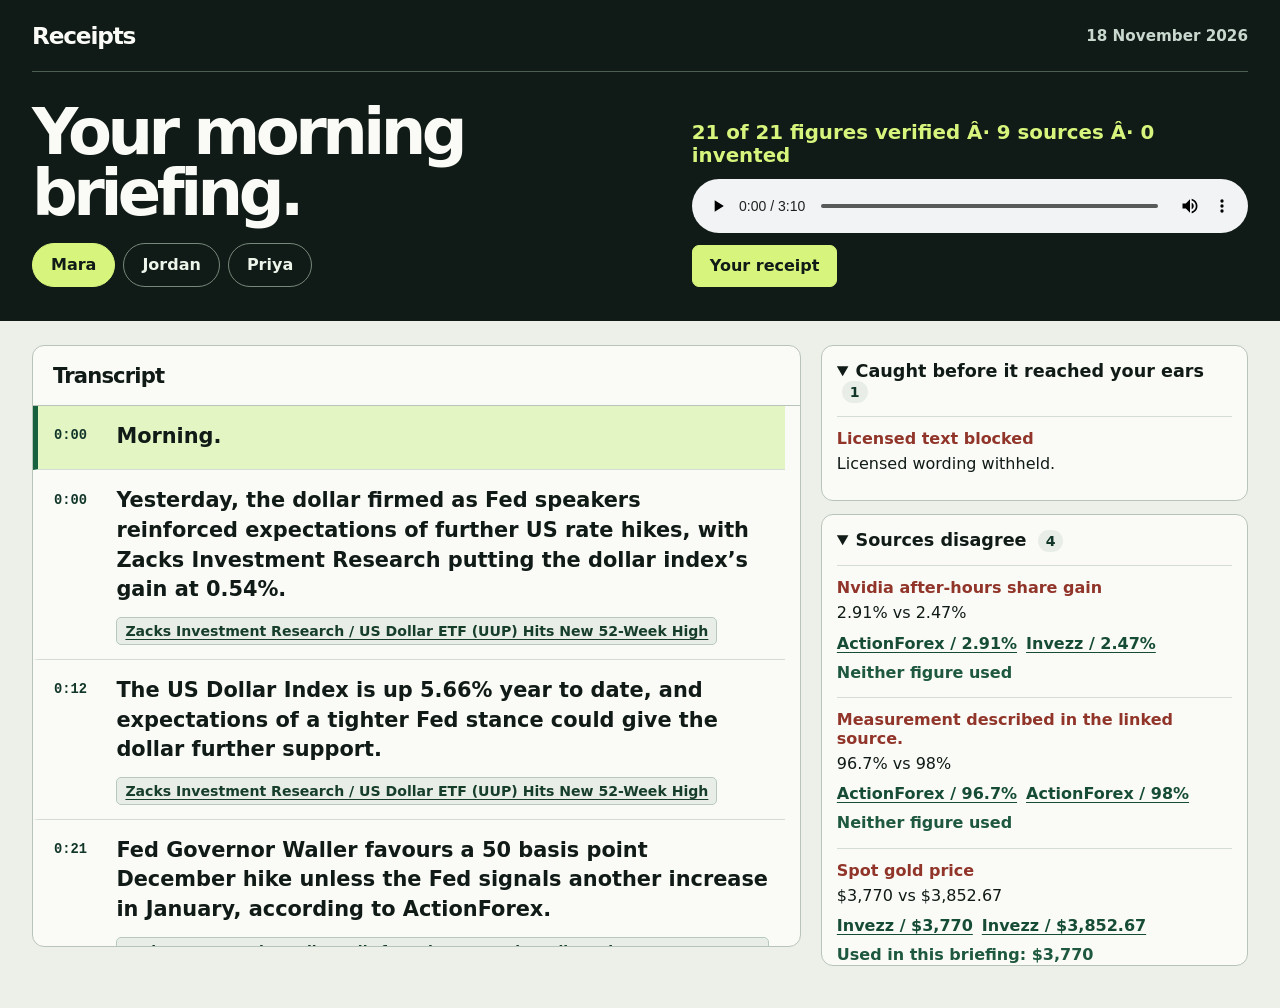
==== docs/index.html @ 28e4a3d6 "Audit caught figures and package the GitHub Pages demo" ====
<!doctype html>
<html lang="en">
<head>
  <meta charset="utf-8">
  <meta name="viewport" content="width=device-width, initial-scale=1">
  <meta name="color-scheme" content="light">
  <title>Receipts / Audio briefing</title>
  <style>
    :root {
      font-family: "Aptos", "Segoe UI", system-ui, sans-serif;
      color: #101a16;
      background: #edf0e9;
      --ink: #101a16;
      --paper: #fafbf6;
      --border: #b8c4b9;
      --muted: #44554b;
      --mint: #d7f57d;
      --forest: #113629;
      --rust: #91352a;
    }
    * { box-sizing: border-box; }
    body { margin: 0; }
    button, a, audio { font: inherit; }
    button { cursor: pointer; }
    :focus-visible { outline: 3px solid #237b55; outline-offset: 4px; }
    .dark :focus-visible { outline-color: var(--mint); }
    [hidden] { display: none !important; }
    .wrap { width: min(1260px, calc(100% - 64px)); margin-inline: auto; }
    .dark { background: var(--ink); color: var(--paper); }
    .masthead { display: flex; justify-content: space-between; align-items: center; padding-block: 22px; border-bottom: 1px solid #4c5f53; }
    .brand { font-size: 1.45rem; font-weight: 800; letter-spacing: -.05em; }
    .edition { color: #c9d8ce; font-size: .95rem; font-weight: 650; }
    .intro { padding-block: 30px 34px; display: grid; grid-template-columns: 1.1fr 1fr; align-items: end; gap: 24px 48px; }
    .intro h1 { margin: 0 0 18px; font-size: clamp(2.7rem, 5vw, 4.8rem); line-height: .96; letter-spacing: -.07em; font-weight: 800; }
    .tabs { display: flex; flex-wrap: wrap; gap: 8px; }
    .tabs button { background: transparent; color: #edf4ea; border: 1px solid #75887a; padding: 8px 18px; min-height: 44px; border-radius: 999px; font-weight: 750; }
    .tabs button[aria-selected="true"] { color: var(--ink); background: var(--mint); border-color: var(--mint); }
    .listen { display: grid; gap: 12px; align-self: end; }
    .listen audio { width: 100%; min-height: 54px; }
    .verify { color: var(--mint); margin: 0; font-weight: 800; font-size: clamp(1rem, 1.6vw, 1.24rem); }
    .receipt-button { justify-self: start; background: var(--mint); color: var(--ink); border: 1px solid var(--mint); padding: 9px 17px; min-height: 42px; font-weight: 800; border-radius: 7px; }
    .receipt-button:disabled { opacity: .45; cursor: default; }
    .content { display: grid; grid-template-columns: minmax(0, 1.8fr) minmax(280px, 1fr); align-items: start; gap: 20px; padding-block: 24px 42px; }
    .card { background: var(--paper); border: 1px solid var(--border); border-radius: 12px; overflow: hidden; }
    .heading { padding: 17px 20px; margin: 0; font-size: 1.32rem; letter-spacing: -.04em; border-bottom: 1px solid var(--border); }
    .rows { position: relative; max-height: min(60vh, 690px); min-height: 180px; overflow: auto; overscroll-behavior: contain; scrollbar-gutter: stable; }
    .line { padding: 12px 16px 14px; border-left: 5px solid transparent; border-bottom: 1px solid #d4ddd3; }
    .line:last-child { border-bottom: 0; }
    .line.active { background: #e4f5c4; border-left-color: #17613f; }
    .jump { display: grid; grid-template-columns: 3.4rem 1fr; width: 100%; align-items: start; gap: 8px; text-align: left; border: 0; background: transparent; padding: 4px 0; color: inherit; font-weight: 660; font-size: clamp(1.06rem, 1.63vw, 1.35rem); line-height: 1.42; }
    .clock { color: var(--forest); padding-top: .3em; font: 750 .86rem/1.4 ui-monospace, monospace; font-variant-numeric: tabular-nums; }
    .sources { margin: 8px 0 0 3.9rem; display: flex; flex-wrap: wrap; gap: 6px; }
    a { color: #164c35; text-underline-offset: .18em; }
    .chip { background: #e8eee7; color: #173e2b; border: 1px solid #b7c9bd; border-radius: 5px; padding: 5px 8px; font-size: .88rem; font-weight: 650; max-width: 100%; overflow-wrap: anywhere; }
    .audit { display: grid; gap: 13px; }
    .audit details { background: var(--paper); border: 1px solid var(--border); border-radius: 12px; }
    .audit summary { cursor: pointer; color: var(--ink); padding: 15px; font-weight: 800; font-size: 1.1rem; }
    .count { border-radius: 999px; background: #e8eee7; padding: 3px 8px; color: var(--forest); font-size: .88rem; margin-left: 5px; }
    .items { max-height: 400px; overflow: auto; padding: 0 15px 12px; }
    .audit-row { border-top: 1px solid #d4ddd3; padding: 12px 0 8px; }
    .audit-row p { margin: 5px 0; line-height: 1.4; }
    .audit-row strong { color: var(--rust); }
    .blocked-figure { color: #a0221b; font-weight: 800; text-decoration-thickness: 2px; }
    .audit-row a { display: inline-block; margin: 4px 9px 4px 0; font-weight: 650; }
    .used { font-weight: 750; color: #1e583e; }
    .placeholder, .status { padding: 12px 16px; color: var(--muted); }
    .status { background: #f4eede; border: 1px solid #c6b486; border-radius: 8px; margin: 16px 0 0; color: #3c2c13; font-weight: 650; }
    dialog { width: min(560px, calc(100% - 28px)); max-height: 88vh; background: #fffef5; color: var(--ink); border: 0; padding: 0; box-shadow: 0 18px 50px #00150e66; }
    dialog::backdrop { background: #0a1711ba; }
    .ticket { padding: 22px 26px 26px; font-family: ui-monospace, "Consolas", monospace; }
    .ticket-header { display: flex; align-items: center; justify-content: space-between; gap: 12px; padding-bottom: 12px; border-bottom: 2px dashed #718478; }
    .ticket-header h2 { font-size: 1.55rem; margin: 0; letter-spacing: -.05em; }
    .ticket-header button { border: 1px solid var(--forest); border-radius: 4px; padding: 7px 11px; background: transparent; color: var(--forest); }
    .ticket-meta { color: var(--muted); }
    .receipt-list { list-style: none; padding: 0; }
    .receipt-list li { display: grid; grid-template-columns: auto minmax(0, 1fr); gap: 10px; padding: 11px 0; border-top: 1px dashed #a9b8ab; overflow-wrap: anywhere; }
    .check { font-weight: 900; color: #156441; }
    .receipt-list a { display: block; margin-top: 5px; }
    @media (max-width: 760px) {
      .wrap { width: calc(100% - 28px); }
      .intro, .content { grid-template-columns: 1fr; }
      .intro { gap: 22px; }
      .content { padding-top: 14px; }
      .rows { position: relative; max-height: 55vh; }
      .sources { margin-left: 0; }
      .jump { grid-template-columns: 2.9rem 1fr; }
    }
  </style>
</head>
<body>
  <header class="dark">
    <div class="wrap">
      <div class="masthead">
        <span class="brand">Receipts</span>
        <time class="edition" id="edition"></time>
      </div>
      <div class="intro">
        <div>
          <h1>Your morning<br>briefing.</h1>
          <div class="tabs" role="tablist" aria-label="Listener">
            <button type="button" role="tab" id="tab-mara" data-listener="mara" aria-selected="true" aria-controls="briefing-panel">Mara</button>
            <button type="button" role="tab" id="tab-jordan" data-listener="jordan" aria-selected="false" aria-controls="briefing-panel" tabindex="-1">Jordan</button>
            <button type="button" role="tab" id="tab-priya" data-listener="priya" aria-selected="false" aria-controls="briefing-panel" tabindex="-1">Priya</button>
          </div>
        </div>
        <div class="listen">
          <p class="verify" id="stats" aria-live="polite"></p>
          <audio id="audio" controls preload="metadata" aria-label="Briefing audio" hidden></audio>
          <button type="button" class="receipt-button" id="open-receipt" disabled>Your receipt</button>
        </div>
      </div>
    </div>
  </header>

  <main class="wrap" id="briefing-panel" role="tabpanel" aria-labelledby="tab-mara">
    <p id="status" class="status" role="status" hidden></p>
    <div class="content" id="content" hidden>
      <section class="card" aria-labelledby="transcript-heading">
        <h2 class="heading" id="transcript-heading">Transcript</h2>
        <div class="rows" id="rows"></div>
      </section>
      <aside class="audit" aria-label="Source checks">
        <details open>
          <summary>Caught before it reached your ears <span id="caught-count" class="count"></span></summary>
          <div class="items" id="caught"></div>
        </details>
        <details open>
          <summary>Sources disagree <span id="conflict-count" class="count"></span></summary>
          <div class="items" id="conflicts"></div>
        </details>
      </aside>
    </div>
  </main>

  <dialog id="receipt" aria-labelledby="receipt-heading">
    <article class="ticket">
      <header class="ticket-header"><h2 id="receipt-heading">Your receipt</h2><form method="dialog"><button>Close</button></form></header>
      <p class="ticket-meta" id="ticket-meta"></p>
      <ol class="receipt-list" id="ticket-lines"></ol>
    </article>
  </dialog>

  <script>
    const AGENT_ID = "";
    const audio = document.querySelector("#audio");
    const rows = document.querySelector("#rows");
    const tabs = [...document.querySelectorAll("[role=tab]")];
    const receipt = document.querySelector("#receipt");
    const receiptButton = document.querySelector("#open-receipt");
    const status = document.querySelector("#status");
    const content = document.querySelector("#content");
    const labels = {
      number_not_in_cited_facts: "Figure missing from the cited evidence",
      copied_sequence_of_8_words: "Copied wording",
      repeated_number: "Repeated figure",
      repeated_meaning: "Repeated meaning",
      word_budget: "Exceeded the script word budget",
      missing_or_unknown_fact_id: "Missing or unknown citation"
    };
    let request;
    let audioObjectUrl;
    let active = -1;
    let lines = [];
    let transcript = [];

    function element(tag, value, className) {
      const node = document.createElement(tag);
      if (value !== undefined) node.textContent = value;
      if (className) node.className = className;
      return node;
    }

    function sourceLink(label, href, className) {
      let url;
      try { url = new URL(href); } catch { return element("span", label, className); }
      if (!["http:", "https:"].includes(url.protocol)) return element("span", label, className);
      const node = element("a", label, className);
      node.href = url.href;
      node.target = "_blank";
      node.rel = "noopener noreferrer";
      return node;
    }

    function clock(seconds) {
      const total = Math.floor(seconds);
      return Math.floor(total / 60) + ":" + String(total % 60).padStart(2, "0");
    }

    function syncTranscript() {
      const time = audio.currentTime + 0.015;
      const next = transcript.findIndex((line, index) =>
        time >= line.start && (time < (transcript[index + 1]?.start ?? line.end))
      );
      if (next === active) return;
      if (active >= 0) {
        lines[active].classList.remove("active");
        lines[active].removeAttribute("aria-current");
      }
      active = next;
      if (next < 0) return;
      const line = lines[next];
      line.classList.add("active");
      line.setAttribute("aria-current", "true");
      const top = line.offsetTop;
      if (top < rows.scrollTop || top + line.offsetHeight > rows.scrollTop + rows.clientHeight) {
        rows.scrollTo({ top: Math.max(0, top - 14), behavior: "smooth" });
      }
    }

    function drawTranscript(data) {
      transcript = data.sentences;
      active = -1;
      lines = transcript.map((sentence) => {
        const line = element("article", undefined, "line");
        const jump = element("button", undefined, "jump");
        jump.type = "button";
        jump.append(element("span", clock(sentence.start), "clock"), element("span", sentence.text));
        jump.addEventListener("click", () => {
          audio.currentTime = sentence.start;
          syncTranscript();
        });
        line.append(jump);
        if (sentence.sources.length) {
          const sources = element("div", undefined, "sources");
          sentence.sources.forEach((s) => sources.append(sourceLink(s.outlet + " / " + s.headline, s.link, "chip")));
          line.append(sources);
        }
        return line;
      });
      rows.replaceChildren(...lines);
      rows.scrollTop = 0;
    }

    function drawChecks(data) {
      document.querySelector("#caught-count").textContent = data.caught.length;
      document.querySelector("#conflict-count").textContent = data.conflicts.length;
      const order = ["invented", "copied", "miscited"];
      const caughtLabels = {
        invented: "Invented number blocked",
        copied: "Licensed text blocked",
        miscited: "Citation fixed"
      };
      const caught = [...data.caught].sort((a, b) => order.indexOf(a.kind) - order.indexOf(b.kind)).map((item) => {
        const card = element("div", undefined, "audit-row");
        const label = caughtLabels[item.kind] ?? labels[item.reason] ?? item.reason.replaceAll("_", " ");
        card.append(element("strong", label));
        const sentence = element("p");
        const text = item.sentence || "Licensed wording withheld.";
        const at = item.figure == null ? -1 : text.indexOf(item.figure);
        if (at >= 0) {
          sentence.append(document.createTextNode(text.slice(0, at)),
            element("del", item.figure, "blocked-figure"),
            document.createTextNode(text.slice(at + item.figure.length)));
        } else {
          sentence.textContent = text;
        }
        card.append(sentence);
        return card;
      });
      const conflicts = data.conflicts.map((item) => {
        const card = element("div", undefined, "audit-row");
        card.append(
          element("strong", item.measure),
          element("p", item.value_a + " vs " + item.value_b),
          sourceLink(item.outlet_a + " / " + item.value_a, item.link_a),
          sourceLink(item.outlet_b + " / " + item.value_b, item.link_b),
          element("p", item.used ? "Used in this briefing: " + item["value_" + item.used] : "Neither figure used", "used")
        );
        return card;
      });
      document.querySelector("#caught").replaceChildren(...(caught.length ? caught : [element("p", "No issues caught.")]));
      document.querySelector("#conflicts").replaceChildren(...(conflicts.length ? conflicts : [element("p", "No conflicting figures reported.")]));
    }

    function drawReceipt(data) {
      document.querySelector("#ticket-meta").textContent = data.name + " / " + data.date + " / " + data.receipt.length + " verified figures";
      document.querySelector("#ticket-lines").replaceChildren(...data.receipt.map((item) => {
        const entry = element("li");
        const detail = element("div");
        detail.append(element("strong", item.figure), element("div", item.measures),
          sourceLink(item.outlet + " / " + item.headline, item.link));
        entry.append(element("span", "\u2713", "check"), detail);
        return entry;
      }));
    }

    async function loadListener(tab) {
      request?.abort();
      request = new AbortController();
      const current = request;
      const listener = tab.dataset.listener;
      tabs.forEach((node) => {
        node.setAttribute("aria-selected", String(node === tab));
        node.tabIndex = node === tab ? 0 : -1;
      });
      document.querySelector("#briefing-panel").setAttribute("aria-labelledby", tab.id);
      audio.pause();
      audio.removeAttribute("src");
      audio.load();
      if (audioObjectUrl) URL.revokeObjectURL(audioObjectUrl);
      audioObjectUrl = undefined;
      audio.hidden = true;
      content.hidden = true;
      receiptButton.disabled = true;
      document.querySelector("#stats").textContent = "";
      document.querySelector("#edition").textContent = "";
      status.textContent = "Loading " + tab.textContent + "â€¦";
      status.hidden = false;
      try {
        const url = new URL("./out/" + listener + "/transcript.json", location.href);
        const response = await fetch(url, { signal: current.signal, cache: "no-store" });
        if (response.status === 404) {
          status.textContent = tab.textContent + "â€™s audio hasnâ€™t been generated yet.";
          return;
        }
        if (!response.ok) throw new Error("Transcript request failed");
        const data = await response.json();
        const audioResponse = await fetch(new URL(data.audio, url), { signal: current.signal });
        if (!audioResponse.ok) throw new Error("Audio request failed");
        // The basic Python server does not support byte-range seeking.
        const audioFile = await audioResponse.blob();
        if (current.signal.aborted) return;
        drawTranscript(data);
        drawChecks(data);
        drawReceipt(data);
        const invented = data.figures_total - data.figures_verified;
        document.querySelector("#stats").textContent =
          data.figures_verified + " of " + data.figures_total + " figures verified Â· " +
          data.sources_total + " sources Â· " + invented + " invented";
        const date = document.querySelector("#edition");
        date.dateTime = data.date;
        date.textContent = new Intl.DateTimeFormat("en-GB", {
          dateStyle: "long", timeZone: "UTC"
        }).format(new Date(data.date + "T00:00:00Z"));
        audioObjectUrl = URL.createObjectURL(audioFile);
        audio.src = audioObjectUrl;
        audio.hidden = false;
        content.hidden = false;
        receiptButton.disabled = false;
        status.hidden = true;
        syncTranscript();
      } catch (error) {
        if (!current.signal.aborted) {
          status.textContent = "Couldnâ€™t load this briefing. Open the player through the local HTTP server.";
        }
      }
    }

    audio.addEventListener("timeupdate", syncTranscript);
    audio.addEventListener("seeked", syncTranscript);
    receiptButton.addEventListener("click", () => receipt.showModal());
    tabs.forEach((tab, index) => {
      tab.addEventListener("click", () => loadListener(tab));
      tab.addEventListener("keydown", (event) => {
        const offset = { ArrowLeft: -1, ArrowRight: 1 }[event.key];
        if (!offset && !["Home", "End"].includes(event.key)) return;
        event.preventDefault();
        const next = event.key === "Home" ? tabs[0] : event.key === "End" ? tabs.at(-1)
          : tabs[(index + offset + tabs.length) % tabs.length];
        next.focus();
        loadListener(next);
      });
    });

    if (AGENT_ID.trim()) {
      const widget = document.createElement("elevenlabs-convai");
      widget.setAttribute("agent-id", AGENT_ID.trim());
      const embed = document.createElement("script");
      embed.src = "https://unpkg.com/@elevenlabs/convai-widget-embed";
      embed.async = true;
      document.body.append(widget, embed);
    }
    loadListener(tabs[0]);
  </script>
</body>
</html>
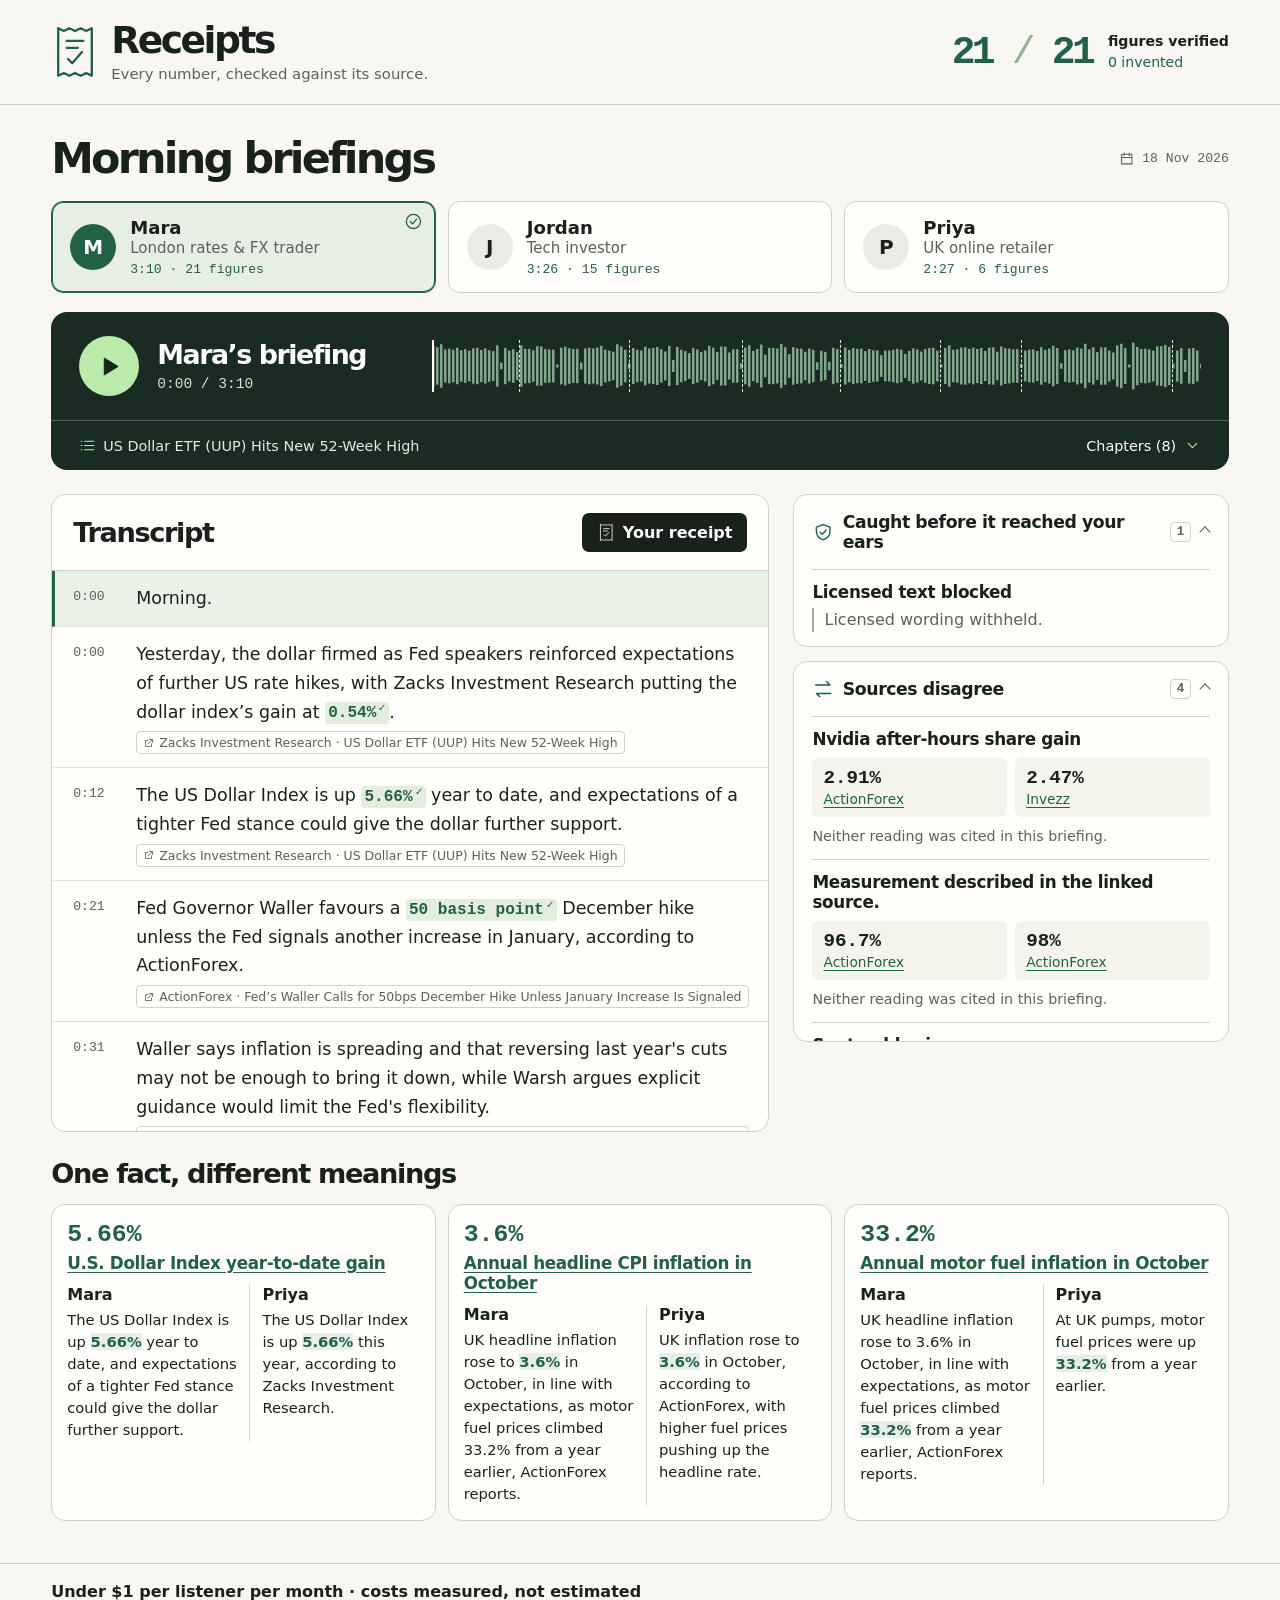
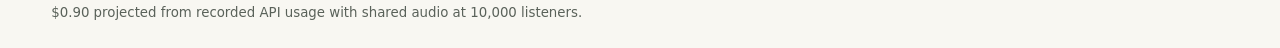
==== commit 79ff3b65: "Redesign Receipts player for the pitch and mobile listening" ====
--- a/docs/index.html
+++ b/docs/index.html
@@ -1,376 +1,1829 @@
 <!doctype html>
 <html lang="en">
-<head>
-  <meta charset="utf-8">
-  <meta name="viewport" content="width=device-width, initial-scale=1">
-  <meta name="color-scheme" content="light">
-  <title>Receipts / Audio briefing</title>
-  <style>
-    :root {
-      font-family: "Aptos", "Segoe UI", system-ui, sans-serif;
-      color: #101a16;
-      background: #edf0e9;
-      --ink: #101a16;
-      --paper: #fafbf6;
-      --border: #b8c4b9;
-      --muted: #44554b;
-      --mint: #d7f57d;
-      --forest: #113629;
-      --rust: #91352a;
-    }
-    * { box-sizing: border-box; }
-    body { margin: 0; }
-    button, a, audio { font: inherit; }
-    button { cursor: pointer; }
-    :focus-visible { outline: 3px solid #237b55; outline-offset: 4px; }
-    .dark :focus-visible { outline-color: var(--mint); }
-    [hidden] { display: none !important; }
-    .wrap { width: min(1260px, calc(100% - 64px)); margin-inline: auto; }
-    .dark { background: var(--ink); color: var(--paper); }
-    .masthead { display: flex; justify-content: space-between; align-items: center; padding-block: 22px; border-bottom: 1px solid #4c5f53; }
-    .brand { font-size: 1.45rem; font-weight: 800; letter-spacing: -.05em; }
-    .edition { color: #c9d8ce; font-size: .95rem; font-weight: 650; }
-    .intro { padding-block: 30px 34px; display: grid; grid-template-columns: 1.1fr 1fr; align-items: end; gap: 24px 48px; }
-    .intro h1 { margin: 0 0 18px; font-size: clamp(2.7rem, 5vw, 4.8rem); line-height: .96; letter-spacing: -.07em; font-weight: 800; }
-    .tabs { display: flex; flex-wrap: wrap; gap: 8px; }
-    .tabs button { background: transparent; color: #edf4ea; border: 1px solid #75887a; padding: 8px 18px; min-height: 44px; border-radius: 999px; font-weight: 750; }
-    .tabs button[aria-selected="true"] { color: var(--ink); background: var(--mint); border-color: var(--mint); }
-    .listen { display: grid; gap: 12px; align-self: end; }
-    .listen audio { width: 100%; min-height: 54px; }
-    .verify { color: var(--mint); margin: 0; font-weight: 800; font-size: clamp(1rem, 1.6vw, 1.24rem); }
-    .receipt-button { justify-self: start; background: var(--mint); color: var(--ink); border: 1px solid var(--mint); padding: 9px 17px; min-height: 42px; font-weight: 800; border-radius: 7px; }
-    .receipt-button:disabled { opacity: .45; cursor: default; }
-    .content { display: grid; grid-template-columns: minmax(0, 1.8fr) minmax(280px, 1fr); align-items: start; gap: 20px; padding-block: 24px 42px; }
-    .card { background: var(--paper); border: 1px solid var(--border); border-radius: 12px; overflow: hidden; }
-    .heading { padding: 17px 20px; margin: 0; font-size: 1.32rem; letter-spacing: -.04em; border-bottom: 1px solid var(--border); }
-    .rows { position: relative; max-height: min(60vh, 690px); min-height: 180px; overflow: auto; overscroll-behavior: contain; scrollbar-gutter: stable; }
-    .line { padding: 12px 16px 14px; border-left: 5px solid transparent; border-bottom: 1px solid #d4ddd3; }
-    .line:last-child { border-bottom: 0; }
-    .line.active { background: #e4f5c4; border-left-color: #17613f; }
-    .jump { display: grid; grid-template-columns: 3.4rem 1fr; width: 100%; align-items: start; gap: 8px; text-align: left; border: 0; background: transparent; padding: 4px 0; color: inherit; font-weight: 660; font-size: clamp(1.06rem, 1.63vw, 1.35rem); line-height: 1.42; }
-    .clock { color: var(--forest); padding-top: .3em; font: 750 .86rem/1.4 ui-monospace, monospace; font-variant-numeric: tabular-nums; }
-    .sources { margin: 8px 0 0 3.9rem; display: flex; flex-wrap: wrap; gap: 6px; }
-    a { color: #164c35; text-underline-offset: .18em; }
-    .chip { background: #e8eee7; color: #173e2b; border: 1px solid #b7c9bd; border-radius: 5px; padding: 5px 8px; font-size: .88rem; font-weight: 650; max-width: 100%; overflow-wrap: anywhere; }
-    .audit { display: grid; gap: 13px; }
-    .audit details { background: var(--paper); border: 1px solid var(--border); border-radius: 12px; }
-    .audit summary { cursor: pointer; color: var(--ink); padding: 15px; font-weight: 800; font-size: 1.1rem; }
-    .count { border-radius: 999px; background: #e8eee7; padding: 3px 8px; color: var(--forest); font-size: .88rem; margin-left: 5px; }
-    .items { max-height: 400px; overflow: auto; padding: 0 15px 12px; }
-    .audit-row { border-top: 1px solid #d4ddd3; padding: 12px 0 8px; }
-    .audit-row p { margin: 5px 0; line-height: 1.4; }
-    .audit-row strong { color: var(--rust); }
-    .blocked-figure { color: #a0221b; font-weight: 800; text-decoration-thickness: 2px; }
-    .audit-row a { display: inline-block; margin: 4px 9px 4px 0; font-weight: 650; }
-    .used { font-weight: 750; color: #1e583e; }
-    .placeholder, .status { padding: 12px 16px; color: var(--muted); }
-    .status { background: #f4eede; border: 1px solid #c6b486; border-radius: 8px; margin: 16px 0 0; color: #3c2c13; font-weight: 650; }
-    dialog { width: min(560px, calc(100% - 28px)); max-height: 88vh; background: #fffef5; color: var(--ink); border: 0; padding: 0; box-shadow: 0 18px 50px #00150e66; }
-    dialog::backdrop { background: #0a1711ba; }
-    .ticket { padding: 22px 26px 26px; font-family: ui-monospace, "Consolas", monospace; }
-    .ticket-header { display: flex; align-items: center; justify-content: space-between; gap: 12px; padding-bottom: 12px; border-bottom: 2px dashed #718478; }
-    .ticket-header h2 { font-size: 1.55rem; margin: 0; letter-spacing: -.05em; }
-    .ticket-header button { border: 1px solid var(--forest); border-radius: 4px; padding: 7px 11px; background: transparent; color: var(--forest); }
-    .ticket-meta { color: var(--muted); }
-    .receipt-list { list-style: none; padding: 0; }
-    .receipt-list li { display: grid; grid-template-columns: auto minmax(0, 1fr); gap: 10px; padding: 11px 0; border-top: 1px dashed #a9b8ab; overflow-wrap: anywhere; }
-    .check { font-weight: 900; color: #156441; }
-    .receipt-list a { display: block; margin-top: 5px; }
-    @media (max-width: 760px) {
-      .wrap { width: calc(100% - 28px); }
-      .intro, .content { grid-template-columns: 1fr; }
-      .intro { gap: 22px; }
-      .content { padding-top: 14px; }
-      .rows { position: relative; max-height: 55vh; }
-      .sources { margin-left: 0; }
-      .jump { grid-template-columns: 2.9rem 1fr; }
-    }
-  </style>
-</head>
-<body>
-  <header class="dark">
-    <div class="wrap">
-      <div class="masthead">
-        <span class="brand">Receipts</span>
-        <time class="edition" id="edition"></time>
-      </div>
-      <div class="intro">
-        <div>
-          <h1>Your morning<br>briefing.</h1>
-          <div class="tabs" role="tablist" aria-label="Listener">
-            <button type="button" role="tab" id="tab-mara" data-listener="mara" aria-selected="true" aria-controls="briefing-panel">Mara</button>
-            <button type="button" role="tab" id="tab-jordan" data-listener="jordan" aria-selected="false" aria-controls="briefing-panel" tabindex="-1">Jordan</button>
-            <button type="button" role="tab" id="tab-priya" data-listener="priya" aria-selected="false" aria-controls="briefing-panel" tabindex="-1">Priya</button>
+  <head>
+    <meta charset="utf-8" />
+    <meta name="viewport" content="width=device-width, initial-scale=1, viewport-fit=cover" />
+    <meta name="theme-color" content="#f8f7f2" />
+    <title>Receipts — Morning briefings</title>
+    <style>
+      :root {
+        color-scheme: light;
+        --paper: #f8f7f2;
+        --sheet: #fffefa;
+        --ink: #18211a;
+        --muted: #5a625a;
+        --rule: #cfd2c8;
+        --green: #226243;
+        --tint: #e7efe4;
+        --mint: #bbebaa;
+        --mono: ui-monospace, "Cascadia Mono", Consolas, "Liberation Mono", monospace;
+        font-family: "Segoe UI", system-ui, sans-serif;
+        color: var(--ink);
+        background: var(--paper);
+      }
+      * {
+        box-sizing: border-box;
+      }
+      body {
+        margin: 0;
+      }
+      button,
+      input {
+        font: inherit;
+      }
+      button,
+      summary {
+        cursor: pointer;
+      }
+      button {
+        color: inherit;
+      }
+      a {
+        color: var(--green);
+        text-underline-offset: 3px;
+      }
+      button:focus-visible,
+      summary:focus-visible,
+      a:focus-visible,
+      input:focus-visible {
+        outline: 3px solid #40895e;
+        outline-offset: 3px;
+      }
+      [hidden] {
+        display: none !important;
+      }
+      h1,
+      h2,
+      h3,
+      p,
+      ol {
+        margin: 0;
+      }
+      button {
+        border: 0;
+      }
+      summary {
+        list-style: none;
+      }
+      summary::-webkit-details-marker {
+        display: none;
+      }
+      .wrap {
+        width: min(1440px, calc(100% - 8vw));
+        margin: auto;
+      }
+      .mono,
+      .small,
+      .counter,
+      .time,
+      .fig,
+      .metric,
+      .badge,
+      .chapter-time {
+        font-family: var(--mono);
+        font-variant-numeric: tabular-nums;
+      }
+      .small {
+        font-size: 0.82rem;
+        color: var(--muted);
+      }
+      .icon {
+        width: 1.18em;
+        height: 1.18em;
+        vertical-align: -0.2em;
+        fill: none;
+        stroke: currentColor;
+        stroke-width: 1.65;
+        stroke-linecap: round;
+        stroke-linejoin: round;
+        flex: none;
+      }
+      .sprite {
+        position: absolute;
+        width: 0;
+        height: 0;
+        overflow: hidden;
+      }
+      header.mast {
+        border-bottom: 1px solid var(--rule);
+      }
+      .mast .wrap,
+      .between,
+      .brand,
+      .meter,
+      .summary-main,
+      .profile,
+      .play-title,
+      .control,
+      .deckfoot,
+      .ticket-head {
+        display: flex;
+        align-items: center;
+      }
+      .between,
+      .mast .wrap,
+      .deckfoot,
+      .ticket-head {
+        justify-content: space-between;
+        gap: 1rem;
+      }
+      .mast .wrap {
+        min-height: 104px;
+      }
+      .brand {
+        gap: 12px;
+      }
+      .brand-mark {
+        width: 48px;
+        height: 56px;
+        color: var(--green);
+      }
+      .wordmark {
+        font-weight: 790;
+        letter-spacing: -0.065em;
+        font-size: 2.35rem;
+        line-height: 1.04;
+      }
+      .tagline {
+        font-size: 0.93rem;
+        color: var(--muted);
+        margin-top: 4px;
+      }
+      .meter {
+        gap: 16px;
+      }
+      .counter {
+        font-size: clamp(2.2rem, 3.1vw, 3.4rem);
+        font-weight: 660;
+        letter-spacing: -0.095em;
+        white-space: nowrap;
+        color: var(--green);
+      }
+      .counter i {
+        font-style: normal;
+        font-weight: 350;
+        color: #94af92;
+      }
+      .meter-copy {
+        line-height: 1.5;
+        font-size: 0.88rem;
+      }
+      .meter-copy strong {
+        display: block;
+      }
+      .verified {
+        color: var(--green);
+      }
+      .check {
+        font-weight: 800;
+        color: var(--green);
+      }
+      main {
+        padding: 30px 0 42px;
+      }
+      h1 {
+        font-size: clamp(2rem, 3.35vw, 3.65rem);
+        letter-spacing: -0.065em;
+        line-height: 1.1;
+        font-weight: 740;
+      }
+      h2 {
+        font-size: 1.7rem;
+        letter-spacing: -0.05em;
+        line-height: 1.15;
+      }
+      h3 {
+        font-size: 1.05rem;
+        letter-spacing: -0.02em;
+      }
+      .edition {
+        display: flex;
+        align-items: center;
+        gap: 8px;
+        text-align: right;
+      }
+      .profiles {
+        display: grid;
+        grid-template-columns: repeat(3, minmax(0, 1fr));
+        gap: 12px;
+        margin: 19px 0;
+      }
+      .profile {
+        position: relative;
+        gap: 14px;
+        text-align: left;
+        border: 1px solid var(--rule);
+        border-radius: 12px;
+        padding: 15px 18px;
+        background: var(--sheet);
+        min-width: 0;
+      }
+      .profile:hover {
+        border-color: var(--green);
+      }
+      .profile[aria-pressed="true"] {
+        background: var(--tint);
+        border-color: var(--green);
+        box-shadow: inset 0 0 0 1px var(--green);
+      }
+      .avatar {
+        display: grid;
+        place-items: center;
+        border-radius: 50%;
+        height: 46px;
+        width: 46px;
+        flex: none;
+        background: #eaebe5;
+        font-weight: 680;
+        font-size: 1.25rem;
+      }
+      .profile[aria-pressed="true"] .avatar {
+        color: white;
+        background: var(--green);
+      }
+      .profile-name {
+        display: block;
+        font-weight: 720;
+        font-size: 1.13rem;
+      }
+      .role {
+        display: block;
+        font-size: 0.94rem;
+        color: var(--muted);
+        margin: 1px 0 5px;
+      }
+      .profile-meta {
+        display: block;
+        color: var(--green);
+        font: 0.82rem var(--mono);
+      }
+      .chosen {
+        display: none;
+        position: absolute;
+        right: 12px;
+        top: 10px;
+        color: var(--green);
+      }
+      .profile[aria-pressed="true"] .chosen {
+        display: block;
+      }
+      .deck {
+        background: #192b22;
+        color: white;
+        border-radius: 16px;
+        overflow: hidden;
+      }
+      .deck-main {
+        display: grid;
+        grid-template-columns: minmax(240px, 0.75fr) minmax(0, 1.8fr);
+        align-items: center;
+        gap: 32px;
+        padding: 24px 28px;
+      }
+      .control {
+        gap: 18px;
+      }
+      .play {
+        background: var(--mint);
+        color: #13291a;
+        width: 60px;
+        height: 60px;
+        border-radius: 50%;
+        display: grid;
+        place-items: center;
+        flex: none;
+      }
+      .play:hover {
+        background: #d1f4c7;
+      }
+      .play .icon {
+        width: 25px;
+        height: 25px;
+        fill: currentColor;
+        stroke-width: 1;
+      }
+      .play:disabled {
+        opacity: 0.6;
+      }
+      .deck h2 {
+        font-size: clamp(1.4rem, 2.1vw, 2.25rem);
+        letter-spacing: -0.055em;
+      }
+      .time {
+        display: block;
+        color: #d1e3d3;
+        font-size: 0.91rem;
+        margin-top: 5px;
+      }
+      .wave-wrap {
+        min-width: 0;
+      }
+      .wave {
+        height: 52px;
+        position: relative;
+        border-radius: 4px;
+        isolation: isolate;
+      }
+      .wave canvas,
+      .wave input,
+      .markers {
+        position: absolute;
+        inset: 0;
+        width: 100%;
+        height: 100%;
+        margin: 0;
+      }
+      .wave input {
+        opacity: 0;
+        cursor: pointer;
+        z-index: 2;
+      }
+      .wave:focus-within {
+        outline: 2px solid var(--mint);
+        outline-offset: 3px;
+      }
+      .markers {
+        pointer-events: none;
+        z-index: 1;
+      }
+      .marker {
+        position: absolute;
+        top: 0;
+        height: 100%;
+        border-left: 1px dashed #daecd4;
+      }
+      .wave::after {
+        content: "";
+        position: absolute;
+        top: 0;
+        bottom: 0;
+        left: var(--at, 0%);
+        border-left: 2px solid white;
+        pointer-events: none;
+      }
+      .deckfoot {
+        padding: 9px 28px;
+        border-top: 1px solid #526456;
+        color: #e0eee1;
+        font-size: 0.9rem;
+      }
+      .current {
+        overflow: hidden;
+        text-overflow: ellipsis;
+        white-space: nowrap;
+      }
+      .deckfoot .icon {
+        color: var(--mint);
+        margin-right: 7px;
+      }
+      .chapter-toggle {
+        white-space: nowrap;
+        background: none;
+        color: white;
+        padding: 7px 0;
+      }
+      .chapter-toggle .icon {
+        margin: 0 0 0 3px;
+      }
+      .chapters {
+        padding: 4px 24px 16px;
+        list-style: none;
+        max-height: 270px;
+        overflow: auto;
+      }
+      .chapters button {
+        display: flex;
+        align-items: baseline;
+        width: 100%;
+        gap: 16px;
+        text-align: left;
+        background: none;
+        color: #e6eee7;
+        border-top: 1px solid #405446;
+        padding: 9px 4px;
+      }
+      .chapters button[aria-current="true"] {
+        color: var(--mint);
+      }
+      .chapter-time {
+        flex: none;
+        font-size: 0.85rem;
+      }
+      .layout {
+        display: grid;
+        grid-template-columns: minmax(0, 1.65fr) minmax(320px, 1fr);
+        gap: 24px;
+        margin-top: 24px;
+        align-items: start;
+      }
+      .panel,
+      .panel-group {
+        background: var(--sheet);
+        border: 1px solid var(--rule);
+        border-radius: 14px;
+        min-width: 0;
+      }
+      .panel-head {
+        padding: 18px 21px;
+        border-bottom: 1px solid var(--rule);
+      }
+      .receipt-btn {
+        display: inline-flex;
+        align-items: center;
+        gap: 7px;
+        padding: 10px 15px;
+        border-radius: 7px;
+        background: var(--ink);
+        color: white;
+        font-weight: 620;
+        white-space: nowrap;
+      }
+      .receipt-btn:hover {
+        background: var(--green);
+      }
+      .rows {
+        position: relative;
+        max-height: 560px;
+        overflow: auto;
+        overscroll-behavior: contain;
+        border-radius: 0 0 14px 14px;
+        scrollbar-color: #b5c4b8 transparent;
+        scrollbar-width: thin;
+      }
+      .line {
+        position: relative;
+        display: grid;
+        grid-template-columns: 3.25rem minmax(0, 1fr);
+        gap: 11px;
+        padding: 13px 18px;
+        border-bottom: 1px solid #e0e1d9;
+        border-left: 3px solid transparent;
+        transition: background 0.2s;
+      }
+      .line:last-child {
+        border-bottom: 0;
+      }
+      .line.active {
+        background: #eaf2e7;
+        border-left-color: var(--green);
+      }
+      .line-time {
+        align-self: start;
+        color: var(--muted);
+        background: none;
+        text-align: left;
+        padding: 5px 0;
+        font: 0.82rem var(--mono);
+      }
+      .line p {
+        font-size: 1.09rem;
+        line-height: 1.65;
+        cursor: pointer;
+      }
+      .fig {
+        font-size: 0.92em;
+        display: inline;
+        padding: 0 3px;
+        border-radius: 4px;
+        color: var(--green);
+        background: #e2eddd;
+        white-space: nowrap;
+        font-weight: 650;
+        line-height: 1.3;
+      }
+      .fig sup {
+        font: 0.62em var(--mono);
+        vertical-align: super;
+        margin-left: 2px;
+      }
+      .sources {
+        display: flex;
+        flex-wrap: wrap;
+        gap: 5px;
+        margin-top: 5px;
+      }
+      .chip {
+        display: inline-flex;
+        align-items: center;
+        gap: 4px;
+        max-width: 100%;
+        border: 1px solid var(--rule);
+        border-radius: 4px;
+        padding: 3px 6px;
+        text-decoration: none;
+        color: var(--muted);
+        font-size: 0.78rem;
+      }
+      .chip span {
+        overflow: hidden;
+        text-overflow: ellipsis;
+        white-space: nowrap;
+      }
+      .chip:hover {
+        text-decoration: underline;
+        color: var(--green);
+      }
+      .chip .icon {
+        width: 12px;
+        height: 12px;
+      }
+      .audit {
+        display: grid;
+        gap: 14px;
+      }
+      .panel-group > summary {
+        padding: 17px 19px;
+        display: flex;
+        justify-content: space-between;
+        align-items: center;
+        gap: 10px;
+        font-size: 1.08rem;
+        font-weight: 690;
+        letter-spacing: -0.025em;
+      }
+      .summary-main {
+        gap: 9px;
+      }
+      .summary-main > .icon {
+        color: var(--green);
+      }
+      .badge {
+        border: 1px solid var(--rule);
+        border-radius: 4px;
+        padding: 2px 6px;
+        font-size: 0.78rem;
+        color: var(--muted);
+      }
+      details[open] > summary .chev,
+      .chapter-toggle[aria-expanded="true"] .chev {
+        transform: rotate(180deg);
+      }
+      .items {
+        padding: 0 18px 14px;
+        max-height: 325px;
+        overflow: auto;
+      }
+      .audit-row {
+        border-top: 1px solid var(--rule);
+        padding: 12px 0;
+      }
+      .audit-row:last-child {
+        padding-bottom: 0;
+      }
+      .audit-row p {
+        line-height: 1.48;
+        margin-top: 6px;
+      }
+      .diff {
+        border-left: 2px solid #a2aca1;
+        padding-left: 10px;
+        color: var(--muted);
+      }
+      del {
+        color: #9e342e;
+        background: #f9eae7;
+        text-decoration-thickness: 2px;
+      }
+      .compare {
+        display: grid;
+        grid-template-columns: repeat(2, minmax(0, 1fr));
+        gap: 8px;
+        margin: 9px 0;
+      }
+      .reading {
+        background: #f4f4ed;
+        border-radius: 6px;
+        padding: 9px 11px;
+        overflow-wrap: anywhere;
+      }
+      .reading.used {
+        background: var(--tint);
+        box-shadow: inset 0 0 0 1px #92b998;
+      }
+      .reading strong {
+        font: 650 1.2rem var(--mono);
+        display: block;
+      }
+      .reading a {
+        font-size: 0.86rem;
+      }
+      .explain {
+        font-size: 0.89rem;
+        color: var(--muted);
+      }
+      .shared {
+        margin-top: 26px;
+      }
+      .shared h2 {
+        margin-bottom: 14px;
+      }
+      .facts {
+        display: grid;
+        grid-template-columns: repeat(auto-fit, minmax(min(100%, 320px), 1fr));
+        gap: 12px;
+      }
+      .fact {
+        padding: 15px;
+      }
+      .fact .metric {
+        font-size: 1.55rem;
+        font-weight: 650;
+        color: var(--green);
+      }
+      .fact h3 {
+        margin: 5px 0 12px;
+      }
+      .angles {
+        display: grid;
+        grid-template-columns: 1fr 1fr;
+        gap: 12px;
+      }
+      .angles > div + div {
+        border-left: 1px solid var(--rule);
+        padding-left: 12px;
+      }
+      .angles p {
+        margin-top: 5px;
+        font-size: 0.92rem;
+        line-height: 1.5;
+      }
+      mark {
+        color: var(--green);
+        background: var(--tint);
+        font-weight: 700;
+      }
+      .foot {
+        border-top: 1px solid var(--rule);
+        padding: 18px 0 28px;
+      }
+      .foot strong,
+      .foot small {
+        display: block;
+      }
+      .foot small {
+        color: var(--muted);
+        margin-top: 4px;
+      }
+      .popover {
+        position: fixed;
+        z-index: 5;
+        width: min(315px, calc(100vw - 24px));
+        background: var(--sheet);
+        border: 1px solid var(--green);
+        border-radius: 9px;
+        padding: 14px;
+        box-shadow: 0 8px 24px #17271c25;
+      }
+      .popover a {
+        display: block;
+        margin-top: 6px;
+        line-height: 1.4;
+      }
+      .status {
+        margin: 14px 0;
+      }
+      dialog {
+        padding: 0;
+        border: 0;
+        background: transparent;
+        width: min(530px, calc(100% - 32px));
+        max-height: 88dvh;
+        overflow: auto;
+        color: var(--ink);
+      }
+      dialog::backdrop {
+        background: #101b15a8;
+      }
+      .ticket {
+        background: #fffef6;
+        padding: 23px 24px 32px;
+        font-family: var(--mono);
+        border-top: 3px solid var(--ink);
+        mask:
+          linear-gradient(#000 0 0) top/calc(100% + 1px) calc(100% - 9px) no-repeat,
+          conic-gradient(from -45deg at 50% 100%, #000 90deg, transparent 0) bottom/18px 10px repeat-x;
+      }
+      .ticket-head button {
+        background: transparent;
+        border: 1px solid var(--rule);
+        border-radius: 4px;
+        padding: 5px 10px;
+      }
+      .ticket-meta {
+        margin: 8px 0 14px;
+      }
+      .ticket ol {
+        list-style: none;
+        padding: 0;
+        border-block: 2px dashed #849484;
+      }
+      .ticket li {
+        padding: 9px 0;
+        display: grid;
+        align-items: baseline;
+        grid-template-columns: minmax(4ch, auto) 1fr auto;
+        gap: 9px;
+        border-bottom: 1px dotted var(--rule);
+        font-size: 0.88rem;
+        overflow-wrap: anywhere;
+      }
+      .ticket li a {
+        display: block;
+        font-size: 0.8rem;
+      }
+      .ticket-total {
+        display: grid;
+        grid-template-columns: 1fr auto;
+        gap: 5px;
+        margin: 13px 0;
+      }
+      .barcode {
+        width: 142px;
+        height: 28px;
+        margin: 14px auto 8px;
+        background: repeating-linear-gradient(
+          90deg,
+          #142019 0 2px,
+          transparent 2px 4px,
+          #142019 4px 5px,
+          transparent 5px 8px,
+          #142019 8px 12px,
+          transparent 12px 15px,
+          #142019 15px 17px,
+          transparent 17px 20px
+        );
+      }
+      .thanks {
+        text-align: center;
+        font-size: 0.83rem;
+        letter-spacing: 0.09em;
+      }
+      dialog[open] .ticket {
+        animation: unfold 0.26s ease-out;
+        transform-origin: top;
+      }
+      @keyframes unfold {
+        from {
+          transform: translateY(-15px) scaleY(0.94);
+          opacity: 0.25;
+        }
+      }
+      .present .shared,
+      .present .foot {
+        display: none;
+      }
+      .present .line p {
+        font-size: 1.45rem;
+      }
+      .present .rows {
+        max-height: 60vh;
+      }
+      .present .deck h2 {
+        font-size: 2.25rem;
+      }
+      .present .profile-name {
+        font-size: 1.28rem;
+      }
+      @media (min-width: 1550px) {
+        main {
+          padding-top: 38px;
+        }
+        .profiles {
+          margin: 22px 0;
+        }
+        .profile {
+          padding: 18px 21px;
+        }
+        .deck-main {
+          padding: 28px 32px;
+        }
+        .line p {
+          font-size: 1.19rem;
+        }
+        .panel-head {
+          padding: 20px 24px;
+        }
+      }
+      @media (max-width: 900px) {
+        .layout {
+          grid-template-columns: 1fr;
+        }
+        .audit {
+          grid-template-columns: 1fr 1fr;
+          align-items: start;
+        }
+        .profile {
+          padding: 12px;
+          gap: 8px;
+        }
+        .avatar {
+          width: 38px;
+          height: 38px;
+        }
+        .deck-main {
+          gap: 16px;
+        }
+        .wrap {
+          width: calc(100% - 36px);
+        }
+      }
+      @media (max-width: 640px) {
+        .wrap {
+          width: calc(100% - 28px);
+        }
+        .mast .wrap {
+          min-height: 78px;
+          gap: 8px;
+        }
+        .brand {
+          gap: 6px;
+        }
+        .brand-mark {
+          width: 29px;
+          height: 39px;
+        }
+        .wordmark {
+          font-size: 1.6rem;
+        }
+        .tagline {
+          max-width: 170px;
+          font-size: 0.77rem;
+          line-height: 1.2;
+        }
+        .meter {
+          display: block;
+          text-align: right;
+          flex: none;
+        }
+        .counter {
+          font-size: 1.65rem;
+        }
+        .meter-copy {
+          font-size: 0.72rem;
+        }
+        .meter-copy strong {
+          display: inline;
+        }
+        .meter-copy span {
+          display: block;
+        }
+        .meter-copy strong::after {
+          content: "";
+        }
+        main {
+          padding: 19px 0 25px;
+        }
+        h1 {
+          font-size: 1.95rem;
+        }
+        .edition {
+          font-size: 0.72rem;
+          max-width: 92px;
+        }
+        .edition .icon {
+          display: none;
+        }
+        .profiles {
+          grid-template-columns: 1fr;
+          gap: 6px;
+          margin: 13px 0 16px;
+        }
+        .profile {
+          min-height: 57px;
+          gap: 10px;
+          padding: 8px 11px;
+        }
+        .profile-info {
+          display: grid;
+          grid-template-columns: 1fr auto;
+          align-items: center;
+          flex: 1;
+          column-gap: 4px;
+        }
+        .profile-name {
+          font-size: 1rem;
+        }
+        .role {
+          grid-column: 1;
+          font-size: 0.82rem;
+          margin: 0;
+        }
+        .profile-meta {
+          grid-column: 2;
+          grid-row: 1/3;
+          font-size: 0.73rem;
+        }
+        .chosen {
+          display: none !important;
+        }
+        .avatar {
+          width: 34px;
+          height: 34px;
+          font-size: 1rem;
+        }
+        .deck {
+          position: fixed;
+          z-index: 3;
+          left: 0;
+          right: 0;
+          bottom: 0;
+          border-radius: 15px 15px 0 0;
+          padding-bottom: env(safe-area-inset-bottom);
+          box-shadow: 0 -4px 18px #19302320;
+        }
+        .deck-main {
+          grid-template-columns: auto minmax(0, 1fr);
+          gap: 12px;
+          padding: 11px 14px 7px;
+        }
+        .control {
+          gap: 9px;
+        }
+        .play {
+          width: 43px;
+          height: 43px;
+        }
+        .play .icon {
+          width: 19px;
+          height: 19px;
+        }
+        .deck h2,
+        .present .deck h2 {
+          font-size: 1.04rem;
+        }
+        .time {
+          font-size: 0.74rem;
+          margin-top: 3px;
+        }
+        .wave {
+          height: 36px;
+        }
+        .deckfoot {
+          padding: 2px 14px;
+          font-size: 0.78rem;
+          gap: 8px;
+        }
+        .deckfoot .current > .icon {
+          display: none;
+        }
+        .chapter-toggle {
+          min-height: 32px;
+        }
+        .chapters {
+          max-height: 34dvh;
+          padding: 0 14px 10px;
+        }
+        .layout {
+          margin-top: 0;
+          gap: 14px;
+        }
+        .panel-head {
+          padding: 12px;
+        }
+        .panel-head h2,
+        .shared h2 {
+          font-size: 1.35rem;
+        }
+        .receipt-btn {
+          padding: 9px 10px;
+          font-size: 0.84rem;
+        }
+        .line {
+          padding: 10px 10px;
+          grid-template-columns: 2.5rem 1fr;
+          gap: 5px;
+        }
+        .line p {
+          font-size: 1rem;
+        }
+        .line-time {
+          font-size: 0.73rem;
+        }
+        .rows {
+          max-height: 57dvh;
+        }
+        .audit {
+          grid-template-columns: 1fr;
+        }
+        .shared {
+          margin-top: 18px;
+        }
+        .foot {
+          padding-bottom: 12px;
+        }
+        body {
+          padding-bottom: calc(105px + env(safe-area-inset-bottom));
+        }
+        .ticket {
+          padding-inline: 16px;
+        }
+        .ticket-head h2 {
+          font-size: 1.4rem;
+        }
+        .present .line p {
+          font-size: 1.15rem;
+        }
+      }
+      @media (prefers-reduced-motion: reduce) {
+        *,
+        *::before,
+        *::after {
+          animation: none !important;
+          transition: none !important;
+          scroll-behavior: auto !important;
+        }
+      }
+      .line > div {
+        min-width: 0;
+      }
+      .used-link {
+        display: inline-block;
+        margin-top: 6px;
+        font-size: 0.92rem;
+      }
+      .panel-group > summary::after {
+        content: "";
+        width: 7px;
+        height: 7px;
+        flex: none;
+        border: solid var(--muted);
+        border-width: 0 1.5px 1.5px 0;
+        transform: rotate(45deg);
+      }
+      .panel-group[open] > summary::after {
+        transform: rotate(225deg);
+      }
+      .panel-group .badge {
+        margin-left: auto;
+      }
+    </style>
+  </head>
+  <body>
+    <svg class="sprite" xmlns="http://www.w3.org/2000/svg" aria-hidden="true">
+      <symbol id="ico-receipt" viewBox="0 0 32 40">
+        <path
+          d="M4 3l4 2 4-2 4 2 4-2 4 2 4-2v34l-4-2-4 2-4-2-4 2-4-2-4 2zM10 12h12m-12 5h8m-7 8 3 3 7-8"
+        />
+      </symbol>
+      <symbol id="ico-play" viewBox="0 0 24 24"><path d="m7 4 13 8-13 8z" /></symbol>
+      <symbol id="ico-pause" viewBox="0 0 24 24"><path d="M6 5h4v14H6zm8 0h4v14h-4z" /></symbol>
+      <symbol id="ico-chapters" viewBox="0 0 24 24">
+        <path d="M8 6h13M8 12h13M8 18h13M3 6h1m-1 6h1m-1 6h1" />
+      </symbol>
+      <symbol id="ico-chevron" viewBox="0 0 24 24"><path d="m6 9 6 6 6-6" /></symbol>
+      <symbol id="ico-date" viewBox="0 0 24 24"><path d="M4 5h16v15H4zM4 10h16M8 3v4m8-4v4" /></symbol>
+      <symbol id="ico-link" viewBox="0 0 24 24"><path d="M13 5h6v6m0-6-9 9m0-7H5v12h12v-5" /></symbol>
+      <symbol id="ico-check" viewBox="0 0 24 24">
+        <circle cx="12" cy="12" r="9" />
+        <path d="m8 12 3 3 5-6" />
+      </symbol>
+      <symbol id="ico-shield" viewBox="0 0 24 24">
+        <path d="M12 3 4 6v5c0 6 5 9 8 10 3-1 8-4 8-10V6zM8.5 12l2.5 2.5 4.5-5" />
+      </symbol>
+      <symbol id="ico-compare" viewBox="0 0 24 24"><path d="M3 7h17l-4-4m5 14H4l4 4" /></symbol>
+    </svg>
+    <header class="mast">
+      <div class="wrap">
+        <div class="brand">
+          <svg class="icon brand-mark" aria-hidden="true"><use href="#ico-receipt" /></svg>
+          <div>
+            <div class="wordmark">Receipts</div>
+            <p class="tagline">Every number, checked against its source.</p>
           </div>
         </div>
-        <div class="listen">
-          <p class="verify" id="stats" aria-live="polite"></p>
-          <audio id="audio" controls preload="metadata" aria-label="Briefing audio" hidden></audio>
-          <button type="button" class="receipt-button" id="open-receipt" disabled>Your receipt</button>
+        <div class="meter" id="meter">
+          <div class="counter" aria-hidden="true">
+            <span id="verified">–</span> <i>/</i> <span id="total">–</span>
+          </div>
+          <div class="meter-copy">
+            <strong>figures verified</strong> <span class="verified" id="invented"></span>
+          </div>
         </div>
       </div>
-    </div>
-  </header>
+    </header>
+    <main class="wrap">
+      <div class="between">
+        <h1>Morning briefings</h1>
+        <time id="edition" class="small edition"></time>
+      </div>
+      <div class="profiles" id="profiles" role="group" aria-label="Choose a listener"></div>
+      <p class="status" role="status" id="status">Loading the briefings…</p>
+      <div id="briefing" hidden>
+        <section class="deck" aria-labelledby="deck-title">
+          <audio id="audio" preload="metadata"></audio>
+          <div class="deck-main">
+            <div class="control">
+              <button class="play" id="play" aria-label="Play briefing" disabled></button>
+              <div>
+                <h2 id="deck-title"></h2>
+                <span class="time"><span id="elapsed">0:00</span> / <span id="duration"></span></span>
+              </div>
+            </div>
+            <div class="wave-wrap">
+              <div class="wave" id="wave">
+                <canvas id="signal" aria-hidden="true"></canvas>
+                <div class="markers" id="markers" aria-hidden="true"></div>
+                <input
+                  id="seek"
+                  type="range"
+                  min="0"
+                  max="100"
+                  value="0"
+                  step="0.1"
+                  aria-label="Seek through briefing"
+                />
+              </div>
+            </div>
+          </div>
+          <div class="deckfoot">
+            <span class="current" id="current"></span
+            ><button
+              class="chapter-toggle"
+              id="chapter-toggle"
+              aria-expanded="false"
+              aria-controls="chapters"
+            >
+              Chapters <span id="chapter-count"></span>
+              <svg class="icon chev" aria-hidden="true"><use href="#ico-chevron" /></svg>
+            </button>
+          </div>
+          <ol class="chapters" id="chapters" hidden></ol>
+        </section>
+        <div class="layout">
+          <section class="panel">
+            <div class="panel-head between">
+              <h2>Transcript</h2>
+              <button id="receipt-btn" class="receipt-btn">
+                <svg class="icon" aria-hidden="true"><use href="#ico-receipt" /></svg>Your receipt
+              </button>
+            </div>
+            <div class="rows" id="rows"></div>
+          </section>
+          <aside class="audit" aria-label="Source checks">
+            <details class="panel-group" id="caught-panel" open>
+              <summary>
+                <span class="summary-main"
+                  ><svg class="icon" aria-hidden="true"><use href="#ico-shield" /></svg>Caught before it
+                  reached your ears</span
+                ><span class="badge" id="caught-count"></span>
+              </summary>
+              <div class="items" id="caught"></div>
+            </details>
+            <details class="panel-group" id="conflict-panel" open>
+              <summary>
+                <span class="summary-main"
+                  ><svg class="icon" aria-hidden="true"><use href="#ico-compare" /></svg>Sources
+                  disagree</span
+                ><span class="badge" id="conflict-count"></span>
+              </summary>
+              <div class="items" id="conflicts"></div>
+            </details>
+          </aside>
+        </div>
+      </div>
+      <section class="shared" id="shared" hidden>
+        <h2>One fact, different meanings</h2>
+        <div class="facts" id="facts"></div>
+      </section>
+    </main>
+    <footer class="foot" id="foot" hidden>
+      <div class="wrap"><strong id="cost"></strong><small id="cost-detail"></small></div>
+    </footer>
+    <div id="source-card" class="popover" role="region" aria-label="Figure source" hidden></div>
+    <dialog id="receipt" aria-labelledby="ticket-title">
+      <article class="ticket">
+        <div class="ticket-head">
+          <h2 id="ticket-title">Your receipt</h2>
+          <form method="dialog"><button>Close</button></form>
+        </div>
+        <p class="ticket-meta small" id="ticket-meta"></p>
+        <ol id="ticket-lines"></ol>
+        <div class="ticket-total" id="totals"></div>
+        <div class="barcode" aria-hidden="true"></div>
+        <p class="thanks">THANK YOU FOR LISTENING</p>
+      </article>
+    </dialog>
+    <script>
+      "use strict";
+      const AGENT_ID = "";
+      const base = new URL("./out/", location.href);
+      const $ = (id) => document.getElementById(id);
+      const audio = $("audio"),
+        rows = $("rows"),
+        seek = $("seek"),
+        card = $("source-card");
+      const roles = {
+        mara: "London rates & FX trader",
+        jordan: "Tech investor",
+        priya: "UK online retailer",
+      };
+      const queries = new URLSearchParams(location.search);
+      const present = queries.get("present") === "1";
+      const reducedMotion = matchMedia("(prefers-reduced-motion: reduce)").matches;
+      document.body.classList.toggle("present", present);
+      if (present) $("conflict-panel").open = false;
+      const records = new Map();
+      let data,
+        chapters = [],
+        active = -1,
+        currentChapter = -1,
+        peaks,
+        objectUrl;
+      let mediaRequest, counterFrame, cardAnchor, closeTimer;
 
-  <main class="wrap" id="briefing-panel" role="tabpanel" aria-labelledby="tab-mara">
-    <p id="status" class="status" role="status" hidden></p>
-    <div class="content" id="content" hidden>
-      <section class="card" aria-labelledby="transcript-heading">
-        <h2 class="heading" id="transcript-heading">Transcript</h2>
-        <div class="rows" id="rows"></div>
-      </section>
-      <aside class="audit" aria-label="Source checks">
-        <details open>
-          <summary>Caught before it reached your ears <span id="caught-count" class="count"></span></summary>
-          <div class="items" id="caught"></div>
-        </details>
-        <details open>
-          <summary>Sources disagree <span id="conflict-count" class="count"></span></summary>
-          <div class="items" id="conflicts"></div>
-        </details>
-      </aside>
-    </div>
-  </main>
-
-  <dialog id="receipt" aria-labelledby="receipt-heading">
-    <article class="ticket">
-      <header class="ticket-header"><h2 id="receipt-heading">Your receipt</h2><form method="dialog"><button>Close</button></form></header>
-      <p class="ticket-meta" id="ticket-meta"></p>
-      <ol class="receipt-list" id="ticket-lines"></ol>
-    </article>
-  </dialog>
-
-  <script>
-    const AGENT_ID = "";
-    const audio = document.querySelector("#audio");
-    const rows = document.querySelector("#rows");
-    const tabs = [...document.querySelectorAll("[role=tab]")];
-    const receipt = document.querySelector("#receipt");
-    const receiptButton = document.querySelector("#open-receipt");
-    const status = document.querySelector("#status");
-    const content = document.querySelector("#content");
-    const labels = {
-      number_not_in_cited_facts: "Figure missing from the cited evidence",
-      copied_sequence_of_8_words: "Copied wording",
-      repeated_number: "Repeated figure",
-      repeated_meaning: "Repeated meaning",
-      word_budget: "Exceeded the script word budget",
-      missing_or_unknown_fact_id: "Missing or unknown citation"
-    };
-    let request;
-    let audioObjectUrl;
-    let active = -1;
-    let lines = [];
-    let transcript = [];
-
-    function element(tag, value, className) {
-      const node = document.createElement(tag);
-      if (value !== undefined) node.textContent = value;
-      if (className) node.className = className;
-      return node;
-    }
-
-    function sourceLink(label, href, className) {
-      let url;
-      try { url = new URL(href); } catch { return element("span", label, className); }
-      if (!["http:", "https:"].includes(url.protocol)) return element("span", label, className);
-      const node = element("a", label, className);
-      node.href = url.href;
-      node.target = "_blank";
-      node.rel = "noopener noreferrer";
-      return node;
-    }
-
-    function clock(seconds) {
-      const total = Math.floor(seconds);
-      return Math.floor(total / 60) + ":" + String(total % 60).padStart(2, "0");
-    }
-
-    function syncTranscript() {
-      const time = audio.currentTime + 0.015;
-      const next = transcript.findIndex((line, index) =>
-        time >= line.start && (time < (transcript[index + 1]?.start ?? line.end))
-      );
-      if (next === active) return;
-      if (active >= 0) {
-        lines[active].classList.remove("active");
-        lines[active].removeAttribute("aria-current");
-      }
-      active = next;
-      if (next < 0) return;
-      const line = lines[next];
-      line.classList.add("active");
-      line.setAttribute("aria-current", "true");
-      const top = line.offsetTop;
-      if (top < rows.scrollTop || top + line.offsetHeight > rows.scrollTop + rows.clientHeight) {
-        rows.scrollTo({ top: Math.max(0, top - 14), behavior: "smooth" });
-      }
-    }
-
-    function drawTranscript(data) {
-      transcript = data.sentences;
-      active = -1;
-      lines = transcript.map((sentence) => {
-        const line = element("article", undefined, "line");
-        const jump = element("button", undefined, "jump");
-        jump.type = "button";
-        jump.append(element("span", clock(sentence.start), "clock"), element("span", sentence.text));
-        jump.addEventListener("click", () => {
-          audio.currentTime = sentence.start;
-          syncTranscript();
+      function el(tag, text, cls) {
+        const n = document.createElement(tag);
+        if (text != null) n.textContent = text;
+        if (cls) n.className = cls;
+        return n;
+      }
+      function icon(name) {
+        const n = document.createElementNS("http://www.w3.org/2000/svg", "svg");
+        const use = document.createElementNS(n.namespaceURI, "use");
+        use.setAttribute("href", "#ico-" + name);
+        n.setAttribute("class", "icon");
+        n.setAttribute("aria-hidden", "true");
+        n.append(use);
+        return n;
+      }
+      function link(label, url, cls) {
+        let dest;
+        try {
+          dest = new URL(url);
+        } catch {
+          return el("span", label, cls);
+        }
+        if (!["https:", "http:"].includes(dest.protocol)) return el("span", label, cls);
+        const a = el("a", label, cls);
+        a.href = dest.href;
+        a.target = "_blank";
+        a.rel = "noopener noreferrer";
+        return a;
+      }
+      async function json(relative) {
+        const response = await fetch(new URL(relative, base));
+        if (!response.ok) throw Error("Couldn't load " + relative);
+        return response.json();
+      }
+      function clock(s) {
+        s = Math.max(0, Math.floor(s || 0));
+        return Math.floor(s / 60) + ":" + String(s % 60).padStart(2, "0");
+      }
+      function runtime() {
+        return Number.isFinite(audio.duration) ? audio.duration : data?.sentences.at(-1)?.end || 0;
+      }
+      function status(message) {
+        $("status").textContent = message;
+        $("status").hidden = !message;
+      }
+      function meter() {
+        const { figures_verified: v, figures_total: t } = data;
+        $("invented").textContent = t - v + " invented";
+        $("meter").setAttribute(
+          "aria-label",
+          v + " of " + t + " figures verified, " + (t - v) + " invented",
+        );
+        cancelAnimationFrame(counterFrame);
+        const start = performance.now();
+        function update(now) {
+          const f = reducedMotion ? 1 : Math.min(1, (now - start) / 550);
+          $("verified").textContent = Math.round(v * f);
+          $("total").textContent = Math.round(t * f);
+          if (f < 1) counterFrame = requestAnimationFrame(update);
+        }
+        counterFrame = requestAnimationFrame(update);
+      }
+      function makeProfile(id, role) {
+        const b = el("button", null, "profile");
+        b.dataset.listener = id;
+        b.setAttribute("aria-pressed", "false");
+        const name = id[0].toUpperCase() + id.slice(1);
+        const info = el("span", null, "profile-info"),
+          meta = el("span", "Loading…", "profile-meta");
+        info.append(el("span", name, "profile-name"), el("span", role, "role"), meta);
+        const check = el("span", null, "chosen");
+        check.append(icon("check"));
+        b.append(el("span", name[0], "avatar"), info, check);
+        $("profiles").append(b);
+        records.set(
+          id,
+          json(id + "/transcript.json")
+            .then((d) => {
+              meta.textContent = clock(d.sentences.at(-1)?.end) + " · " + d.figures_total + " figures";
+              return d;
+            })
+            .catch(() => {
+              meta.textContent = "Unavailable";
+              return null;
+            }),
+        );
+        b.onclick = () => selectListener(id);
+      }
+      function hideCard() {
+        clearTimeout(closeTimer);
+        card.hidden = true;
+        cardAnchor = null;
+      }
+      function scheduleHide() {
+        clearTimeout(closeTimer);
+        closeTimer = setTimeout(hideCard, 220);
+      }
+      function showCard(button, item) {
+        clearTimeout(closeTimer);
+        cardAnchor = button;
+        const title = link(item.headline, item.link);
+        title.append(" ", icon("link"));
+        card.replaceChildren(el("strong", item.outlet), title);
+        card.hidden = false;
+        const r = button.getBoundingClientRect(),
+          w = card.offsetWidth,
+          h = card.offsetHeight;
+        card.style.left = Math.max(8, Math.min(r.left, innerWidth - w - 8)) + "px";
+        card.style.top =
+          (r.top > h + 8 ? r.top - h - 5 : Math.min(innerHeight - h - 8, r.bottom + 5)) + "px";
+      }
+      card.onpointerenter = () => clearTimeout(closeTimer);
+      card.onpointerleave = scheduleHide;
+      card.onfocusin = () => clearTimeout(closeTimer);
+      card.onfocusout = scheduleHide;
+      document.addEventListener("pointerdown", (e) => {
+        if (!card.contains(e.target) && !e.target.closest(".fig")) hideCard();
+      });
+      document.addEventListener("keydown", (e) => {
+        if (e.key === "Escape" && cardAnchor) {
+          const b = cardAnchor;
+          hideCard();
+          b.focus();
+          hideCard();
+        }
+      });
+      window.addEventListener("scroll", hideCard, { capture: true, passive: true });
+      function figureButton(item) {
+        const b = el("button", item.figure, "fig");
+        b.setAttribute("aria-label", item.figure + ", verified by " + item.outlet + ". Show source");
+        b.append(el("sup", "✓"));
+        b.setAttribute("aria-controls", "source-card");
+        const open = () => showCard(b, item);
+        b.onpointerenter = (e) => {
+          if (e.pointerType === "mouse") open();
+        };
+        b.onpointerleave = scheduleHide;
+        b.onfocus = open;
+        b.onblur = scheduleHide;
+        b.onclick = (e) => {
+          e.stopPropagation();
+          open();
+        };
+        b.onkeydown = (e) => {
+          if (e.key === "Tab" && !e.shiftKey && cardAnchor === b) {
+            e.preventDefault();
+            card.querySelector("a")?.focus();
+          }
+        };
+        return b;
+      }
+      function evidenceText(parent, sentence) {
+        const sources = new Set(sentence.sources.map((s) => s.link)),
+          text = sentence.text;
+        const hits = [];
+        for (const item of data.receipt) {
+          if (!sources.has(item.link) || !item.figure) continue;
+          for (
+            let from = 0, at;
+            (at = text.indexOf(item.figure, from)) !== -1;
+            from = at + item.figure.length
+          ) {
+            const end = at + item.figure.length;
+            if (/[\w$£€¥]/.test(text[at - 1] || "") || /^[\w%]|^[.,]\d/.test(text.slice(end))) continue;
+            hits.push({ at, end, item });
+          }
+        }
+        hits.sort((a, b) => a.at - b.at || b.end - a.end);
+        let pos = 0;
+        for (const h of hits) {
+          if (h.at < pos) continue;
+          parent.append(text.slice(pos, h.at), figureButton(h.item));
+          pos = h.end;
+        }
+        parent.append(text.slice(pos));
+      }
+      function jump(t) {
+        if (!audio.readyState) return;
+        audio.currentTime = t;
+        sync();
+      }
+      function drawTranscript() {
+        active = -1;
+        const lines = data.sentences.map((s) => {
+          const row = el("article", null, "line"),
+            body = el("div"),
+            p = el("p");
+          const time = el("button", clock(s.start), "line-time");
+          time.setAttribute("aria-label", "Seek to " + clock(s.start));
+          time.onclick = p.onclick = () => jump(s.start);
+          evidenceText(p, s);
+          body.append(p);
+          if (s.sources.length) {
+            const cites = el("div", null, "sources");
+            for (const source of s.sources) {
+              const label = source.outlet + " · " + source.headline;
+              const a = link("", source.link, "chip");
+              a.title = label;
+              a.append(icon("link"), el("span", label));
+              cites.append(a);
+            }
+            body.append(cites);
+          }
+          row.append(time, body);
+          return row;
         });
-        line.append(jump);
-        if (sentence.sources.length) {
-          const sources = element("div", undefined, "sources");
-          sentence.sources.forEach((s) => sources.append(sourceLink(s.outlet + " / " + s.headline, s.link, "chip")));
-          line.append(sources);
-        }
-        return line;
-      });
-      rows.replaceChildren(...lines);
-      rows.scrollTop = 0;
-    }
-
-    function drawChecks(data) {
-      document.querySelector("#caught-count").textContent = data.caught.length;
-      document.querySelector("#conflict-count").textContent = data.conflicts.length;
-      const order = ["invented", "copied", "miscited"];
-      const caughtLabels = {
-        invented: "Invented number blocked",
-        copied: "Licensed text blocked",
-        miscited: "Citation fixed"
+        rows.replaceChildren(...lines);
+        rows.scrollTop = 0;
+      }
+      function drawChapters() {
+        chapters = [];
+        currentChapter = -1;
+        for (const s of data.sentences) {
+          if (s.story !== chapters.at(-1)?.title) chapters.push({ title: s.story, start: s.start });
+        }
+        $("chapter-count").textContent = "(" + chapters.length + ")";
+        $("chapters").replaceChildren(
+          ...chapters.map((c) => {
+            const li = el("li"),
+              b = el("button");
+            b.append(el("span", clock(c.start), "chapter-time"), el("span", c.title));
+            b.onclick = () => {
+              jump(c.start);
+              toggleChapters(false);
+              $("chapter-toggle").focus();
+            };
+            li.append(b);
+            return li;
+          }),
+        );
+      }
+      function toggleChapters(open) {
+        $("chapters").hidden = !open;
+        $("chapter-toggle").setAttribute("aria-expanded", String(open));
+      }
+      $("chapter-toggle").onclick = () => toggleChapters($("chapters").hidden);
+      function drawMarkers() {
+        const duration = runtime();
+        $("markers").replaceChildren(
+          ...chapters.slice(1).map((c) => {
+            const tick = el("span", null, "marker");
+            tick.style.left = (100 * c.start) / duration + "%";
+            return tick;
+          }),
+        );
+      }
+      function paintWave() {
+        const canvas = $("signal"),
+          w = canvas.clientWidth,
+          h = canvas.clientHeight;
+        if (!w || !h) return;
+        const dpr = devicePixelRatio || 1;
+        if (canvas.width !== Math.round(w * dpr) || canvas.height !== Math.round(h * dpr)) {
+          canvas.width = Math.round(w * dpr);
+          canvas.height = Math.round(h * dpr);
+        }
+        const ctx = canvas.getContext("2d");
+        ctx.setTransform(dpr, 0, 0, dpr, 0, 0);
+        ctx.clearRect(0, 0, w, h);
+        const ratio = audio.currentTime / (runtime() || 1);
+        $("wave").style.setProperty("--at", 100 * ratio + "%");
+        for (let x = 0; x < w; x += 4) {
+          const level = peaks
+            ? peaks[Math.min(peaks.length - 1, Math.floor((x / w) * peaks.length))]
+            : 0;
+          const size = Math.max(3, level * (h - 4));
+          ctx.fillStyle = x / w < ratio ? "#bbebaa" : "#83a58c";
+          ctx.fillRect(x, (h - size) / 2, 2.5, size);
+        }
+      }
+      async function decodeWave(blob, signal) {
+        try {
+          const decoder = new OfflineAudioContext(1, 1, 16000);
+          const buffer = await decoder.decodeAudioData(await blob.arrayBuffer());
+          if (signal.aborted) return;
+          const samples = buffer.getChannelData(0),
+            bins = new Float32Array(640);
+          const stride = Math.max(1, Math.floor(samples.length / bins.length));
+          for (let i = 0; i < bins.length; i++) {
+            let sum = 0,
+              n = 0;
+            for (let j = i * stride; j < (i + 1) * stride; j += 12) {
+              sum += samples[j] * samples[j];
+              n++;
+            }
+            bins[i] = Math.sqrt(sum / n);
+          }
+          const max = Math.max(...bins, 0.001);
+          peaks = bins.map((v) => Math.sqrt(v / max));
+          paintWave();
+        } catch {
+          /* The seek control also works without a decoded waveform. */
+        }
+      }
+      function sync() {
+        if (!data) return;
+        const time = audio.currentTime,
+          end = runtime();
+        $("elapsed").textContent = clock(time);
+        $("duration").textContent = clock(end);
+        seek.max = end;
+        seek.value = time;
+        seek.setAttribute("aria-valuetext", clock(time) + " of " + clock(end));
+        paintWave();
+        const i = data.sentences.findLastIndex((s) => s.start <= time + 0.015);
+        if (i !== active) {
+          rows.children[active]?.classList.remove("active");
+          rows.children[active]?.removeAttribute("aria-current");
+          active = i;
+          const line = rows.children[i];
+          if (line) {
+            line.classList.add("active");
+            line.setAttribute("aria-current", "true");
+            if (
+              line.offsetTop < rows.scrollTop ||
+              line.offsetTop + line.offsetHeight > rows.scrollTop + rows.clientHeight
+            )
+              rows.scrollTo({
+                top: Math.max(0, line.offsetTop - 12),
+                behavior: reducedMotion || audio.seeking ? "instant" : "smooth",
+              });
+          }
+        }
+        const ch = Math.max(
+          0,
+          chapters.findLastIndex((c) => c.start <= time + 0.015),
+        );
+        if (ch !== currentChapter && chapters[ch]) {
+          currentChapter = ch;
+          $("current").replaceChildren(icon("chapters"), document.createTextNode(chapters[ch].title));
+          [...$("chapters").querySelectorAll("button")].forEach((b, i) =>
+            b.setAttribute("aria-current", String(i === ch)),
+          );
+        }
+      }
+      function drawAudit() {
+        const kinds = ["invented", "copied", "miscited"];
+        const labels = {
+          invented: "Unverified number blocked",
+          copied: "Licensed text blocked",
+          miscited: "Citation fixed",
+        };
+        $("caught-count").textContent = data.caught.length;
+        const caught = [...data.caught]
+          .sort((a, b) => kinds.indexOf(a.kind) - kinds.indexOf(b.kind))
+          .map((c) => {
+            const row = el("div", null, "audit-row"),
+              p = el("p", null, "diff"),
+              at = c.figure ? c.sentence.indexOf(c.figure) : -1;
+            if (at >= 0)
+              p.append(
+                c.sentence.slice(0, at),
+                el("del", c.figure),
+                c.sentence.slice(at + c.figure.length),
+              );
+            else p.textContent = c.sentence || "Licensed wording withheld.";
+            row.append(el("h3", labels[c.kind]), p);
+            if (c.kind === "invented") {
+              const replacement = data.receipt.find((r) => {
+                const at = c.sentence.indexOf(r.figure);
+                if (at < 0 || r.figure === c.figure) return false;
+                const context = c.sentence.slice(at).split(/\s+/).slice(0, 6);
+                return (
+                  context.length >= 4 &&
+                  data.sentences.some(
+                    (s) =>
+                      s.text.includes(context.join(" ")) && s.sources.some((src) => src.link === r.link),
+                  )
+                );
+              });
+              if (replacement)
+                row.append(
+                  link("Heard in the briefing · " + replacement.figure, replacement.link, "used-link"),
+                );
+            }
+            return row;
+          });
+        $("caught").replaceChildren(...(caught.length ? caught : [el("p", "No issues caught.")]));
+        $("conflict-count").textContent = data.conflicts.length;
+        const conflicts = data.conflicts.map((c) => {
+          const row = el("div", null, "audit-row"),
+            compare = el("div", null, "compare");
+          for (const side of ["a", "b"]) {
+            const used = c.used === side,
+              reading = el("div", null, "reading" + (used ? " used" : ""));
+            reading.append(
+              el("strong", c["value_" + side]),
+              link(c["outlet_" + side], c["link_" + side]),
+            );
+            if (used) reading.append(el("div", "✓ Used in audio", "small"));
+            compare.append(reading);
+          }
+          const reason = c.used
+            ? "The script cites this source. Story rank, then source order, determines which reading goes to the writer."
+            : "Neither reading was cited in this briefing.";
+          row.append(el("h3", c.measure), compare, el("p", reason, "explain"));
+          return row;
+        });
+        $("conflicts").replaceChildren(
+          ...(conflicts.length ? conflicts : [el("p", "No conflicting figures reported.")]),
+        );
+      }
+      function drawReceipt() {
+        $("ticket-meta").textContent = data.name + " / " + data.date;
+        $("ticket-lines").replaceChildren(
+          ...data.receipt.map((r) => {
+            const li = el("li"),
+              detail = el("div", r.measures),
+              a = link(r.outlet, r.link);
+            a.title = r.headline;
+            detail.append(a);
+            li.append(el("strong", r.figure), detail, el("span", "✓", "check"));
+            return li;
+          }),
+        );
+        const totals = {
+          FIGURES: data.figures_total,
+          VERIFIED: data.figures_verified,
+          INVENTED: data.figures_total - data.figures_verified,
+          SOURCES: data.sources_total,
+        };
+        $("totals").replaceChildren(
+          ...Object.entries(totals).flatMap(([k, v]) => [el("span", k), el("strong", v)]),
+        );
+      }
+      async function extras() {
+        const [shared, costs] = await Promise.allSettled([
+          json("shared_facts.json"),
+          json("costs.json"),
+        ]);
+        if (shared.status === "fulfilled") {
+          const facts = shared.value
+            .filter((f) => f.listeners.mara && f.listeners.priya)
+            .map((f) => {
+              const box = el("article", null, "panel fact"),
+                angles = el("div", null, "angles");
+              for (const id of ["mara", "priya"]) {
+                const angle = el("div"),
+                  s = f.listeners[id],
+                  p = el("p");
+                const at = s.sentence.indexOf(s.spoken_value);
+                if (at >= 0)
+                  p.append(
+                    s.sentence.slice(0, at),
+                    el("mark", s.spoken_value),
+                    s.sentence.slice(at + s.spoken_value.length),
+                  );
+                else p.textContent = s.sentence;
+                angle.append(el("strong", id === "mara" ? "Mara" : "Priya"), p);
+                angles.append(angle);
+              }
+              const title = el("h3");
+              title.append(link(f.measure, f.link));
+              box.append(el("span", f.value, "metric"), title, angles);
+              return box;
+            });
+          $("facts").replaceChildren(...facts);
+          $("shared").hidden = !facts.length;
+        }
+        if (costs.status === "fulfilled") {
+          const report = costs.value,
+            monthly = report.scenarios.find((s) => s.scenario.startsWith("Per listener per month"));
+          if (!monthly || !Number.isFinite(monthly.with_segment_cache)) return;
+          const fmt = new Intl.NumberFormat("en-US", { style: "currency", currency: report.currency });
+          const price = fmt.format(monthly.with_segment_cache);
+          const headline =
+            report.currency === "USD" && monthly.with_segment_cache < 1 ? "Under $1" : price;
+          $("cost").textContent = headline + " per listener per month · costs measured, not estimated";
+          $("cost-detail").textContent =
+            price +
+            " projected from recorded API usage with shared audio at " +
+            report.assumptions.listeners.toLocaleString("en-US") +
+            " listeners.";
+          $("foot").hidden = false;
+        }
+      }
+      function updatePlay() {
+        const paused = audio.paused;
+        $("play").replaceChildren(icon(paused ? "play" : "pause"));
+        $("play").setAttribute("aria-label", paused ? "Play briefing" : "Pause briefing");
+      }
+      async function selectListener(id) {
+        mediaRequest?.abort();
+        mediaRequest = new AbortController();
+        const signal = mediaRequest.signal;
+        audio.pause();
+        audio.removeAttribute("src");
+        audio.load();
+        if (objectUrl) URL.revokeObjectURL(objectUrl);
+        objectUrl = null;
+        peaks = null;
+        data = null;
+        hideCard();
+        toggleChapters(false);
+        $("play").disabled = true;
+        $("briefing").hidden = true;
+        cancelAnimationFrame(counterFrame);
+        $("verified").textContent = "–";
+        $("total").textContent = "–";
+        $("invented").textContent = "";
+        $("edition").textContent = "";
+        document
+          .querySelectorAll(".profile")
+          .forEach((b) => b.setAttribute("aria-pressed", String(b.dataset.listener === id)));
+        status("Loading briefing…");
+        try {
+          const record = await records.get(id);
+          if (signal.aborted) return;
+          if (!record) throw Error("Transcript unavailable");
+          data = record;
+          drawTranscript();
+          drawChapters();
+          drawAudit();
+          drawReceipt();
+          meter();
+          const date = $("edition");
+          date.dateTime = data.date;
+          date.replaceChildren(
+            icon("date"),
+            new Intl.DateTimeFormat("en-GB", {
+              day: "numeric",
+              month: "short",
+              year: "numeric",
+              timeZone: "UTC",
+            }).format(new Date(data.date + "T00:00:00Z")),
+          );
+          $("deck-title").textContent = data.name + "’s briefing";
+          $("briefing").hidden = false;
+          sync();
+          drawMarkers();
+          updatePlay();
+          const response = await fetch(new URL(id + "/" + data.audio, base), { signal });
+          if (!response.ok) throw Error("Audio unavailable");
+          const blob = await response.blob();
+          if (signal.aborted) return;
+          objectUrl = URL.createObjectURL(blob);
+          audio.src = objectUrl;
+          status("");
+          decodeWave(blob, signal);
+        } catch {
+          if (!signal.aborted)
+            status("This briefing could not be loaded. Check the local server or refresh the page.");
+        }
+      }
+      audio.onloadedmetadata = () => {
+        if (!data || audio.currentSrc !== objectUrl) return;
+        $("play").disabled = false;
+        drawMarkers();
+        sync();
       };
-      const caught = [...data.caught].sort((a, b) => order.indexOf(a.kind) - order.indexOf(b.kind)).map((item) => {
-        const card = element("div", undefined, "audit-row");
-        const label = caughtLabels[item.kind] ?? labels[item.reason] ?? item.reason.replaceAll("_", " ");
-        card.append(element("strong", label));
-        const sentence = element("p");
-        const text = item.sentence || "Licensed wording withheld.";
-        const at = item.figure == null ? -1 : text.indexOf(item.figure);
-        if (at >= 0) {
-          sentence.append(document.createTextNode(text.slice(0, at)),
-            element("del", item.figure, "blocked-figure"),
-            document.createTextNode(text.slice(at + item.figure.length)));
-        } else {
-          sentence.textContent = text;
-        }
-        card.append(sentence);
-        return card;
-      });
-      const conflicts = data.conflicts.map((item) => {
-        const card = element("div", undefined, "audit-row");
-        card.append(
-          element("strong", item.measure),
-          element("p", item.value_a + " vs " + item.value_b),
-          sourceLink(item.outlet_a + " / " + item.value_a, item.link_a),
-          sourceLink(item.outlet_b + " / " + item.value_b, item.link_b),
-          element("p", item.used ? "Used in this briefing: " + item["value_" + item.used] : "Neither figure used", "used")
-        );
-        return card;
-      });
-      document.querySelector("#caught").replaceChildren(...(caught.length ? caught : [element("p", "No issues caught.")]));
-      document.querySelector("#conflicts").replaceChildren(...(conflicts.length ? conflicts : [element("p", "No conflicting figures reported.")]));
-    }
-
-    function drawReceipt(data) {
-      document.querySelector("#ticket-meta").textContent = data.name + " / " + data.date + " / " + data.receipt.length + " verified figures";
-      document.querySelector("#ticket-lines").replaceChildren(...data.receipt.map((item) => {
-        const entry = element("li");
-        const detail = element("div");
-        detail.append(element("strong", item.figure), element("div", item.measures),
-          sourceLink(item.outlet + " / " + item.headline, item.link));
-        entry.append(element("span", "\u2713", "check"), detail);
-        return entry;
-      }));
-    }
-
-    async function loadListener(tab) {
-      request?.abort();
-      request = new AbortController();
-      const current = request;
-      const listener = tab.dataset.listener;
-      tabs.forEach((node) => {
-        node.setAttribute("aria-selected", String(node === tab));
-        node.tabIndex = node === tab ? 0 : -1;
-      });
-      document.querySelector("#briefing-panel").setAttribute("aria-labelledby", tab.id);
-      audio.pause();
-      audio.removeAttribute("src");
-      audio.load();
-      if (audioObjectUrl) URL.revokeObjectURL(audioObjectUrl);
-      audioObjectUrl = undefined;
-      audio.hidden = true;
-      content.hidden = true;
-      receiptButton.disabled = true;
-      document.querySelector("#stats").textContent = "";
-      document.querySelector("#edition").textContent = "";
-      status.textContent = "Loading " + tab.textContent + "â€¦";
-      status.hidden = false;
-      try {
-        const url = new URL("./out/" + listener + "/transcript.json", location.href);
-        const response = await fetch(url, { signal: current.signal, cache: "no-store" });
-        if (response.status === 404) {
-          status.textContent = tab.textContent + "â€™s audio hasnâ€™t been generated yet.";
+      audio.onerror = () => {
+        if (objectUrl && audio.error) {
+          status("Audio could not be played.");
+          $("play").disabled = true;
+        }
+      };
+      audio.onplay = audio.onpause = updatePlay;
+      audio.ontimeupdate = audio.onseeked = sync;
+      audio.onended = () => {
+        updatePlay();
+        sync();
+      };
+      seek.oninput = () => jump(Number(seek.value));
+      $("play").onclick = async () => {
+        if (!audio.paused) {
+          audio.pause();
           return;
         }
-        if (!response.ok) throw new Error("Transcript request failed");
-        const data = await response.json();
-        const audioResponse = await fetch(new URL(data.audio, url), { signal: current.signal });
-        if (!audioResponse.ok) throw new Error("Audio request failed");
-        // The basic Python server does not support byte-range seeking.
-        const audioFile = await audioResponse.blob();
-        if (current.signal.aborted) return;
-        drawTranscript(data);
-        drawChecks(data);
-        drawReceipt(data);
-        const invented = data.figures_total - data.figures_verified;
-        document.querySelector("#stats").textContent =
-          data.figures_verified + " of " + data.figures_total + " figures verified Â· " +
-          data.sources_total + " sources Â· " + invented + " invented";
-        const date = document.querySelector("#edition");
-        date.dateTime = data.date;
-        date.textContent = new Intl.DateTimeFormat("en-GB", {
-          dateStyle: "long", timeZone: "UTC"
-        }).format(new Date(data.date + "T00:00:00Z"));
-        audioObjectUrl = URL.createObjectURL(audioFile);
-        audio.src = audioObjectUrl;
-        audio.hidden = false;
-        content.hidden = false;
-        receiptButton.disabled = false;
-        status.hidden = true;
-        syncTranscript();
-      } catch (error) {
-        if (!current.signal.aborted) {
-          status.textContent = "Couldnâ€™t load this briefing. Open the player through the local HTTP server.";
-        }
-      }
-    }
-
-    audio.addEventListener("timeupdate", syncTranscript);
-    audio.addEventListener("seeked", syncTranscript);
-    receiptButton.addEventListener("click", () => receipt.showModal());
-    tabs.forEach((tab, index) => {
-      tab.addEventListener("click", () => loadListener(tab));
-      tab.addEventListener("keydown", (event) => {
-        const offset = { ArrowLeft: -1, ArrowRight: 1 }[event.key];
-        if (!offset && !["Home", "End"].includes(event.key)) return;
-        event.preventDefault();
-        const next = event.key === "Home" ? tabs[0] : event.key === "End" ? tabs.at(-1)
-          : tabs[(index + offset + tabs.length) % tabs.length];
-        next.focus();
-        loadListener(next);
-      });
-    });
-
-    if (AGENT_ID.trim()) {
-      const widget = document.createElement("elevenlabs-convai");
-      widget.setAttribute("agent-id", AGENT_ID.trim());
-      const embed = document.createElement("script");
-      embed.src = "https://unpkg.com/@elevenlabs/convai-widget-embed";
-      embed.async = true;
-      document.body.append(widget, embed);
-    }
-    loadListener(tabs[0]);
-  </script>
-</body>
+        try {
+          await audio.play();
+        } catch {
+          status("Playback could not start. Try Play again.");
+        }
+      };
+      new ResizeObserver(paintWave).observe($("wave"));
+      $("receipt-btn").onclick = () => {
+        hideCard();
+        $("receipt").showModal();
+      };
+      $("receipt").onclick = (e) => {
+        if (e.target === $("receipt")) $("receipt").close();
+      };
+      Object.entries(roles).forEach(([id, role]) => makeProfile(id, role));
+      selectListener(Object.hasOwn(roles, queries.get("listener")) ? queries.get("listener") : "mara");
+      extras();
+      if (AGENT_ID.trim()) {
+        const widget = el("elevenlabs-convai");
+        widget.setAttribute("agent-id", AGENT_ID.trim());
+        const embed = el("script");
+        embed.src = "https://unpkg.com/@elevenlabs/convai-widget-embed";
+        embed.async = true;
+        document.body.append(widget, embed);
+      }
+    </script>
+  </body>
 </html>
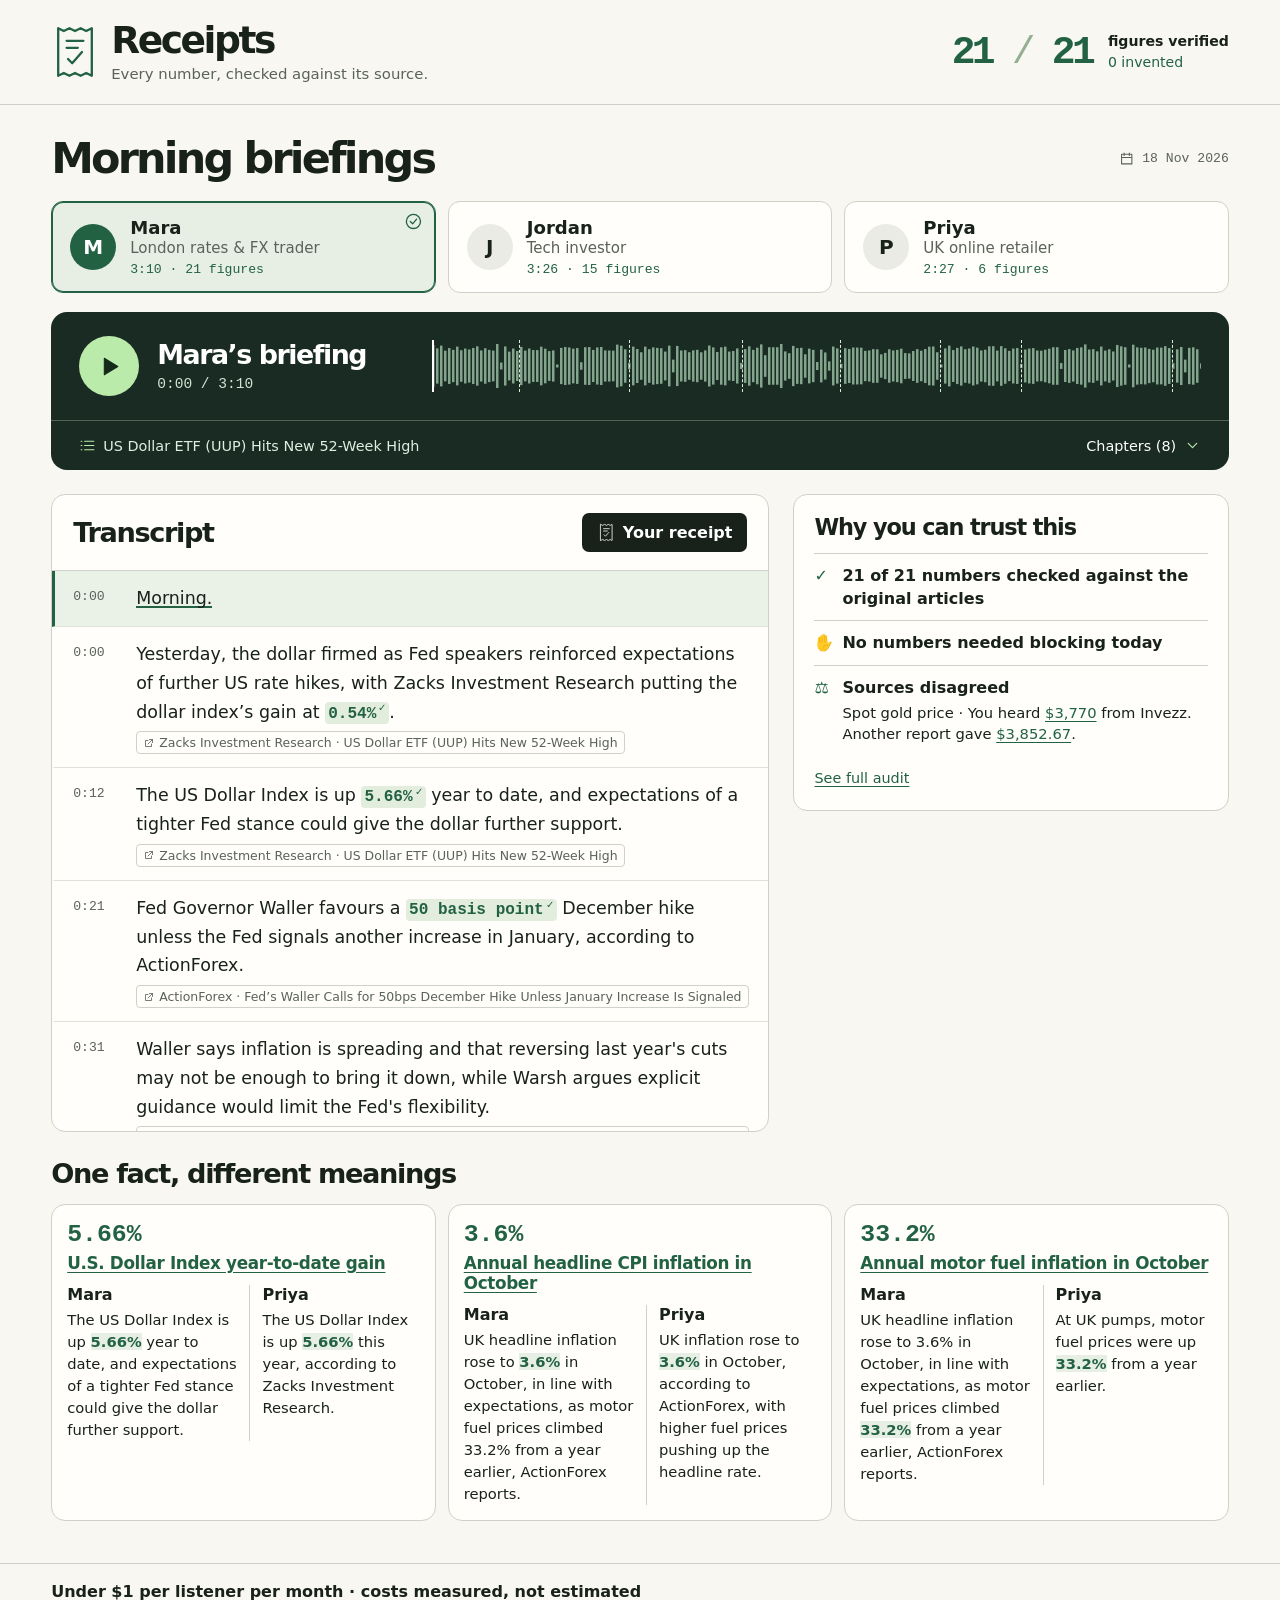
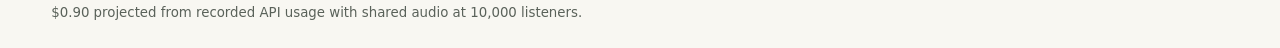
==== commit 3ceb60ee: "Match briefing loudness, sync spoken words and simplify the trust panel" ====
--- a/docs/index.html
+++ b/docs/index.html
@@ -467,6 +467,56 @@
         background: #eaf2e7;
         border-left-color: var(--green);
       }
+      .word {
+        background: linear-gradient(var(--green), var(--green)) left bottom / 0 2px no-repeat;
+        transition: background-size 65ms ease-out;
+      }
+      .word.speaking {
+        background-size: 100% 2px;
+      }
+      .present .word.speaking {
+        background-size: 100% 3px;
+      }
+      .trust {
+        padding: 20px;
+      }
+      .trust h2 {
+        font-size: 1.4rem;
+      }
+      .trust-list {
+        list-style: none;
+        padding: 0;
+        margin: 12px 0;
+      }
+      .trust-list li {
+        display: grid;
+        grid-template-columns: 20px 1fr;
+        gap: 8px;
+        padding: 10px 0;
+        border-top: 1px solid var(--rule);
+        line-height: 1.45;
+      }
+      .trust-detail {
+        display: block;
+        font-size: 0.92rem;
+        margin-top: 3px;
+      }
+      .audit-link {
+        background: none;
+        padding: 4px 0;
+        color: var(--green);
+        font-size: 0.9rem;
+        text-decoration: underline;
+        text-underline-offset: 3px;
+      }
+      #audit-dialog {
+        background: var(--sheet);
+        border-radius: 12px;
+        padding: 20px;
+      }
+      #audit-dialog .panel-group {
+        margin-top: 14px;
+      }
       .line-time {
         align-self: start;
         color: var(--muted);
@@ -526,10 +576,6 @@
       .chip .icon {
         width: 12px;
         height: 12px;
-      }
-      .audit {
-        display: grid;
-        gap: 14px;
       }
       .panel-group > summary {
         padding: 17px 19px;
@@ -808,10 +854,6 @@
         .layout {
           grid-template-columns: 1fr;
         }
-        .audit {
-          grid-template-columns: 1fr 1fr;
-          align-items: start;
-        }
         .profile {
           padding: 12px;
           gap: 8px;
@@ -1001,9 +1043,6 @@
         }
         .rows {
           max-height: 57dvh;
-        }
-        .audit {
-          grid-template-columns: 1fr;
         }
         .shared {
           margin-top: 18px;
@@ -1159,28 +1198,37 @@
             </div>
             <div class="rows" id="rows"></div>
           </section>
-          <aside class="audit" aria-label="Source checks">
-            <details class="panel-group" id="caught-panel" open>
-              <summary>
-                <span class="summary-main"
-                  ><svg class="icon" aria-hidden="true"><use href="#ico-shield" /></svg>Caught before it
-                  reached your ears</span
-                ><span class="badge" id="caught-count"></span>
-              </summary>
-              <div class="items" id="caught"></div>
-            </details>
-            <details class="panel-group" id="conflict-panel" open>
-              <summary>
-                <span class="summary-main"
-                  ><svg class="icon" aria-hidden="true"><use href="#ico-compare" /></svg>Sources
-                  disagree</span
-                ><span class="badge" id="conflict-count"></span>
-              </summary>
-              <div class="items" id="conflicts"></div>
-            </details>
+          <aside class="panel trust" aria-labelledby="trust-heading">
+            <h2 id="trust-heading">Why you can trust this</h2>
+            <ul class="trust-list" id="trust-list"></ul>
+            <button class="audit-link" id="open-audit" aria-haspopup="dialog">See full audit</button>
           </aside>
         </div>
       </div>
+      <dialog id="audit-dialog" aria-labelledby="audit-title">
+        <header class="ticket-head">
+          <h2 id="audit-title">Full audit</h2>
+          <form method="dialog"><button>Close</button></form>
+        </header>
+        <details class="panel-group" id="caught-panel" open>
+          <summary>
+            <span class="summary-main"
+              ><svg class="icon" aria-hidden="true"><use href="#ico-shield" /></svg>Caught before it
+              reached your ears</span
+            ><span class="badge" id="caught-count"></span>
+          </summary>
+          <div class="items" id="caught"></div>
+        </details>
+        <details class="panel-group" id="conflict-panel" open>
+          <summary>
+            <span class="summary-main"
+              ><svg class="icon" aria-hidden="true"><use href="#ico-compare" /></svg>Sources
+              disagree</span
+            ><span class="badge" id="conflict-count"></span>
+          </summary>
+          <div class="items" id="conflicts"></div>
+        </details>
+      </dialog>
       <section class="shared" id="shared" hidden>
         <h2>One fact, different meanings</h2>
         <div class="facts" id="facts"></div>
@@ -1221,7 +1269,6 @@
       const present = queries.get("present") === "1";
       const reducedMotion = matchMedia("(prefers-reduced-motion: reduce)").matches;
       document.body.classList.toggle("present", present);
-      if (present) $("conflict-panel").open = false;
       const records = new Map();
       let data,
         chapters = [],
@@ -1359,9 +1406,8 @@
       });
       window.addEventListener("scroll", hideCard, { capture: true, passive: true });
       function figureButton(item) {
-        const b = el("button", item.figure, "fig");
+        const b = el("button", null, "fig");
         b.setAttribute("aria-label", item.figure + ", verified by " + item.outlet + ". Show source");
-        b.append(el("sup", "✓"));
         b.setAttribute("aria-controls", "source-card");
         const open = () => showCard(b, item);
         b.onpointerenter = (e) => {
@@ -1399,13 +1445,37 @@
           }
         }
         hits.sort((a, b) => a.at - b.at || b.end - a.end);
+        let wordEnd = 0;
+        const words = (sentence.words || []).map(({ w }, index) => {
+          const start = text.indexOf(w, wordEnd);
+          wordEnd = start + w.length;
+          return { start, end: wordEnd, index };
+        });
+        function appendRange(target, start, end) {
+          let cursor = start;
+          for (const word of words) {
+            if (word.end <= start || word.start >= end) continue;
+            const left = Math.max(start, word.start),
+              right = Math.min(end, word.end);
+            target.append(text.slice(cursor, left));
+            const span = el("span", text.slice(left, right), "word");
+            span.dataset.word = word.index;
+            target.append(span);
+            cursor = right;
+          }
+          target.append(text.slice(cursor, end));
+        }
         let pos = 0;
         for (const h of hits) {
           if (h.at < pos) continue;
-          parent.append(text.slice(pos, h.at), figureButton(h.item));
+          appendRange(parent, pos, h.at);
+          const button = figureButton(h.item);
+          appendRange(button, h.at, h.end);
+          button.append(el("sup", "✓"));
+          parent.append(button);
           pos = h.end;
         }
-        parent.append(text.slice(pos));
+        appendRange(parent, pos, text.length);
       }
       function jump(t) {
         if (!audio.readyState) return;
@@ -1414,6 +1484,7 @@
       }
       function drawTranscript() {
         active = -1;
+        wordKey = "";
         const lines = data.sentences.map((s) => {
           const row = el("article", null, "line"),
             body = el("div"),
@@ -1525,8 +1596,30 @@
           /* The seek control also works without a decoded waveform. */
         }
       }
+      let wordKey = "",
+        wordFrame;
+      function syncWord() {
+        if (!data) return;
+        const time = audio.currentTime;
+        const line = data.sentences.findLastIndex((s) => s.start <= time && time < s.end);
+        const word =
+          data.sentences[line]?.words?.findIndex((w) => w.start <= time && time < w.end) ?? -1;
+        const key = line + "/" + word;
+        if (key === wordKey) return;
+        wordKey = key;
+        rows.querySelectorAll(".speaking").forEach((node) => node.classList.remove("speaking"));
+        if (word >= 0)
+          rows.children[line]
+            .querySelectorAll('[data-word="' + word + '"]')
+            .forEach((node) => node.classList.add("speaking"));
+      }
+      function animateWord() {
+        syncWord();
+        if (!audio.paused && !audio.ended) wordFrame = requestAnimationFrame(animateWord);
+      }
       function sync() {
         if (!data) return;
+        syncWord();
         const time = audio.currentTime,
           end = runtime();
         $("elapsed").textContent = clock(time);
@@ -1566,7 +1659,81 @@
           );
         }
       }
+      function heardInstead(caught) {
+        return data.receipt.find((item) => {
+          const at = caught.sentence.indexOf(item.figure);
+          if (at < 0 || item.figure === caught.figure) return false;
+          const context = caught.sentence.slice(at).split(/\s+/).slice(0, 6);
+          return (
+            context.length >= 4 &&
+            data.sentences.some(
+              (s) =>
+                s.text.includes(context.join(" ")) && s.sources.some((src) => src.link === item.link),
+            )
+          );
+        });
+      }
+      function drawTrust() {
+        const list = $("trust-list");
+        list.replaceChildren();
+        function summary(icon, label) {
+          const li = el("li"),
+            body = el("div");
+          const marker = el("span", icon, "check");
+          marker.setAttribute("aria-hidden", "true");
+          body.append(el("strong", label));
+          li.append(marker, body);
+          list.append(li);
+          return body;
+        }
+        summary(
+          "✓",
+          data.figures_verified +
+            " of " +
+            data.figures_total +
+            " numbers checked against the original articles",
+        );
+        const blocked = data.caught.filter((c) => c.kind === "invented");
+        if (!blocked.length) {
+          summary("✋", "No numbers needed blocking today");
+        } else {
+          const best = blocked.find((c) => heardInstead(c)) || blocked[0];
+          const used = heardInstead(best);
+          const body = summary(
+            "✋",
+            blocked.length + (blocked.length === 1 ? " number blocked" : " numbers blocked"),
+          );
+          const detail = el("span", null, "trust-detail");
+          detail.append("AI draft: ", el("del", best.figure), " — the article didn't support it.");
+          if (used) {
+            detail.append(
+              " → You heard: ",
+              link(used.figure + " (" + used.outlet + ")", used.link),
+              " ✓",
+            );
+          }
+          body.append(detail);
+        }
+        const conflict = data.conflicts.find((c) => ["a", "b"].includes(c.used));
+        if (conflict) {
+          const used = conflict.used,
+            other = used === "a" ? "b" : "a";
+          const body = summary("⚖", "Sources disagreed");
+          const detail = el("span", null, "trust-detail");
+          detail.append(
+            conflict.measure + " · You heard ",
+            link(conflict["value_" + used], conflict["link_" + used]),
+            " from ",
+            conflict["outlet_" + used],
+            ". Another report gave ",
+            link(conflict["value_" + other], conflict["link_" + other]),
+            ".",
+          );
+          body.append(detail);
+        }
+      }
       function drawAudit() {
+        drawTrust();
         const kinds = ["invented", "copied", "miscited"];
         const labels = {
           invented: "Unverified number blocked",
@@ -1589,18 +1756,7 @@
             else p.textContent = c.sentence || "Licensed wording withheld.";
             row.append(el("h3", labels[c.kind]), p);
             if (c.kind === "invented") {
-              const replacement = data.receipt.find((r) => {
-                const at = c.sentence.indexOf(r.figure);
-                if (at < 0 || r.figure === c.figure) return false;
-                const context = c.sentence.slice(at).split(/\s+/).slice(0, 6);
-                return (
-                  context.length >= 4 &&
-                  data.sentences.some(
-                    (s) =>
-                      s.text.includes(context.join(" ")) && s.sources.some((src) => src.link === r.link),
-                  )
-                );
-              });
+              const replacement = heardInstead(c);
               if (replacement)
                 row.append(
                   link("Heard in the briefing · " + replacement.figure, replacement.link, "used-link"),
@@ -1787,7 +1943,11 @@
           $("play").disabled = true;
         }
       };
-      audio.onplay = audio.onpause = updatePlay;
+      audio.onplay = audio.onpause = () => {
+        updatePlay();
+        cancelAnimationFrame(wordFrame);
+        animateWord();
+      };
       audio.ontimeupdate = audio.onseeked = sync;
       audio.onended = () => {
         updatePlay();
@@ -1806,6 +1966,10 @@
         }
       };
       new ResizeObserver(paintWave).observe($("wave"));
+      $("open-audit").onclick = () => {
+        hideCard();
+        $("audit-dialog").showModal();
+      };
       $("receipt-btn").onclick = () => {
         hideCard();
         $("receipt").showModal();
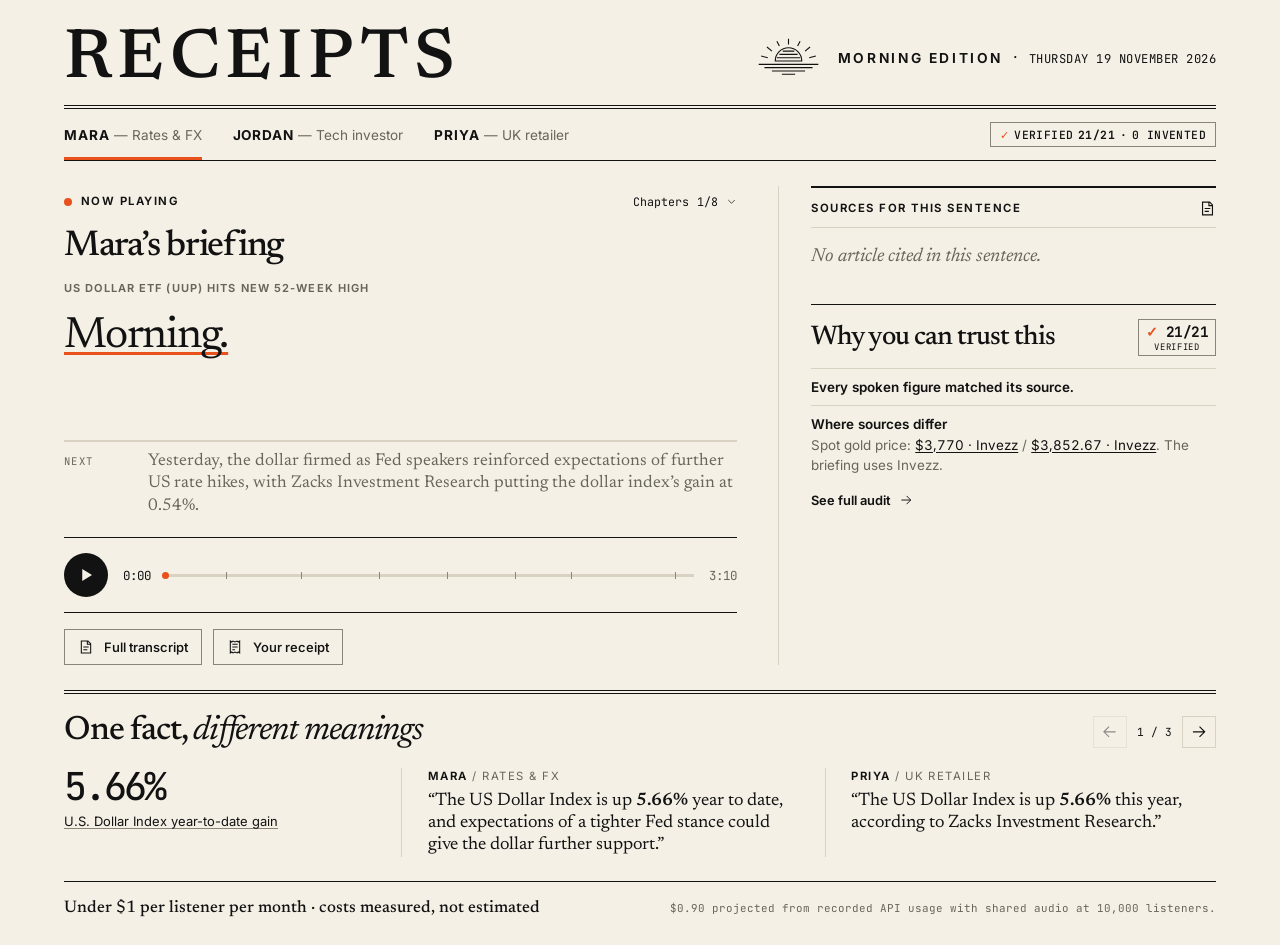
==== commit c4b9551b: "Redesign the audio player as Morning Edition with sentence-level sourcing" ====
--- a/docs/index.html
+++ b/docs/index.html
@@ -1,1993 +1,129 @@
 <!doctype html>
 <html lang="en">
-  <head>
-    <meta charset="utf-8" />
-    <meta name="viewport" content="width=device-width, initial-scale=1, viewport-fit=cover" />
-    <meta name="theme-color" content="#f8f7f2" />
-    <title>Receipts — Morning briefings</title>
-    <style>
-      :root {
-        color-scheme: light;
-        --paper: #f8f7f2;
-        --sheet: #fffefa;
-        --ink: #18211a;
-        --muted: #5a625a;
-        --rule: #cfd2c8;
-        --green: #226243;
-        --tint: #e7efe4;
-        --mint: #bbebaa;
-        --mono: ui-monospace, "Cascadia Mono", Consolas, "Liberation Mono", monospace;
-        font-family: "Segoe UI", system-ui, sans-serif;
-        color: var(--ink);
-        background: var(--paper);
-      }
-      * {
-        box-sizing: border-box;
-      }
-      body {
-        margin: 0;
-      }
-      button,
-      input {
-        font: inherit;
-      }
-      button,
-      summary {
-        cursor: pointer;
-      }
-      button {
-        color: inherit;
-      }
-      a {
-        color: var(--green);
-        text-underline-offset: 3px;
-      }
-      button:focus-visible,
-      summary:focus-visible,
-      a:focus-visible,
-      input:focus-visible {
-        outline: 3px solid #40895e;
-        outline-offset: 3px;
-      }
-      [hidden] {
-        display: none !important;
-      }
-      h1,
-      h2,
-      h3,
-      p,
-      ol {
-        margin: 0;
-      }
-      button {
-        border: 0;
-      }
-      summary {
-        list-style: none;
-      }
-      summary::-webkit-details-marker {
-        display: none;
-      }
-      .wrap {
-        width: min(1440px, calc(100% - 8vw));
-        margin: auto;
-      }
-      .mono,
-      .small,
-      .counter,
-      .time,
-      .fig,
-      .metric,
-      .badge,
-      .chapter-time {
-        font-family: var(--mono);
-        font-variant-numeric: tabular-nums;
-      }
-      .small {
-        font-size: 0.82rem;
-        color: var(--muted);
-      }
-      .icon {
-        width: 1.18em;
-        height: 1.18em;
-        vertical-align: -0.2em;
-        fill: none;
-        stroke: currentColor;
-        stroke-width: 1.65;
-        stroke-linecap: round;
-        stroke-linejoin: round;
-        flex: none;
-      }
-      .sprite {
-        position: absolute;
-        width: 0;
-        height: 0;
-        overflow: hidden;
-      }
-      header.mast {
-        border-bottom: 1px solid var(--rule);
-      }
-      .mast .wrap,
-      .between,
-      .brand,
-      .meter,
-      .summary-main,
-      .profile,
-      .play-title,
-      .control,
-      .deckfoot,
-      .ticket-head {
-        display: flex;
-        align-items: center;
-      }
-      .between,
-      .mast .wrap,
-      .deckfoot,
-      .ticket-head {
-        justify-content: space-between;
-        gap: 1rem;
-      }
-      .mast .wrap {
-        min-height: 104px;
-      }
-      .brand {
-        gap: 12px;
-      }
-      .brand-mark {
-        width: 48px;
-        height: 56px;
-        color: var(--green);
-      }
-      .wordmark {
-        font-weight: 790;
-        letter-spacing: -0.065em;
-        font-size: 2.35rem;
-        line-height: 1.04;
-      }
-      .tagline {
-        font-size: 0.93rem;
-        color: var(--muted);
-        margin-top: 4px;
-      }
-      .meter {
-        gap: 16px;
-      }
-      .counter {
-        font-size: clamp(2.2rem, 3.1vw, 3.4rem);
-        font-weight: 660;
-        letter-spacing: -0.095em;
-        white-space: nowrap;
-        color: var(--green);
-      }
-      .counter i {
-        font-style: normal;
-        font-weight: 350;
-        color: #94af92;
-      }
-      .meter-copy {
-        line-height: 1.5;
-        font-size: 0.88rem;
-      }
-      .meter-copy strong {
-        display: block;
-      }
-      .verified {
-        color: var(--green);
-      }
-      .check {
-        font-weight: 800;
-        color: var(--green);
-      }
-      main {
-        padding: 30px 0 42px;
-      }
-      h1 {
-        font-size: clamp(2rem, 3.35vw, 3.65rem);
-        letter-spacing: -0.065em;
-        line-height: 1.1;
-        font-weight: 740;
-      }
-      h2 {
-        font-size: 1.7rem;
-        letter-spacing: -0.05em;
-        line-height: 1.15;
-      }
-      h3 {
-        font-size: 1.05rem;
-        letter-spacing: -0.02em;
-      }
-      .edition {
-        display: flex;
-        align-items: center;
-        gap: 8px;
-        text-align: right;
-      }
-      .profiles {
-        display: grid;
-        grid-template-columns: repeat(3, minmax(0, 1fr));
-        gap: 12px;
-        margin: 19px 0;
-      }
-      .profile {
-        position: relative;
-        gap: 14px;
-        text-align: left;
-        border: 1px solid var(--rule);
-        border-radius: 12px;
-        padding: 15px 18px;
-        background: var(--sheet);
-        min-width: 0;
-      }
-      .profile:hover {
-        border-color: var(--green);
-      }
-      .profile[aria-pressed="true"] {
-        background: var(--tint);
-        border-color: var(--green);
-        box-shadow: inset 0 0 0 1px var(--green);
-      }
-      .avatar {
-        display: grid;
-        place-items: center;
-        border-radius: 50%;
-        height: 46px;
-        width: 46px;
-        flex: none;
-        background: #eaebe5;
-        font-weight: 680;
-        font-size: 1.25rem;
-      }
-      .profile[aria-pressed="true"] .avatar {
-        color: white;
-        background: var(--green);
-      }
-      .profile-name {
-        display: block;
-        font-weight: 720;
-        font-size: 1.13rem;
-      }
-      .role {
-        display: block;
-        font-size: 0.94rem;
-        color: var(--muted);
-        margin: 1px 0 5px;
-      }
-      .profile-meta {
-        display: block;
-        color: var(--green);
-        font: 0.82rem var(--mono);
-      }
-      .chosen {
-        display: none;
-        position: absolute;
-        right: 12px;
-        top: 10px;
-        color: var(--green);
-      }
-      .profile[aria-pressed="true"] .chosen {
-        display: block;
-      }
-      .deck {
-        background: #192b22;
-        color: white;
-        border-radius: 16px;
-        overflow: hidden;
-      }
-      .deck-main {
-        display: grid;
-        grid-template-columns: minmax(240px, 0.75fr) minmax(0, 1.8fr);
-        align-items: center;
-        gap: 32px;
-        padding: 24px 28px;
-      }
-      .control {
-        gap: 18px;
-      }
-      .play {
-        background: var(--mint);
-        color: #13291a;
-        width: 60px;
-        height: 60px;
-        border-radius: 50%;
-        display: grid;
-        place-items: center;
-        flex: none;
-      }
-      .play:hover {
-        background: #d1f4c7;
-      }
-      .play .icon {
-        width: 25px;
-        height: 25px;
-        fill: currentColor;
-        stroke-width: 1;
-      }
-      .play:disabled {
-        opacity: 0.6;
-      }
-      .deck h2 {
-        font-size: clamp(1.4rem, 2.1vw, 2.25rem);
-        letter-spacing: -0.055em;
-      }
-      .time {
-        display: block;
-        color: #d1e3d3;
-        font-size: 0.91rem;
-        margin-top: 5px;
-      }
-      .wave-wrap {
-        min-width: 0;
-      }
-      .wave {
-        height: 52px;
-        position: relative;
-        border-radius: 4px;
-        isolation: isolate;
-      }
-      .wave canvas,
-      .wave input,
-      .markers {
-        position: absolute;
-        inset: 0;
-        width: 100%;
-        height: 100%;
-        margin: 0;
-      }
-      .wave input {
-        opacity: 0;
-        cursor: pointer;
-        z-index: 2;
-      }
-      .wave:focus-within {
-        outline: 2px solid var(--mint);
-        outline-offset: 3px;
-      }
-      .markers {
-        pointer-events: none;
-        z-index: 1;
-      }
-      .marker {
-        position: absolute;
-        top: 0;
-        height: 100%;
-        border-left: 1px dashed #daecd4;
-      }
-      .wave::after {
-        content: "";
-        position: absolute;
-        top: 0;
-        bottom: 0;
-        left: var(--at, 0%);
-        border-left: 2px solid white;
-        pointer-events: none;
-      }
-      .deckfoot {
-        padding: 9px 28px;
-        border-top: 1px solid #526456;
-        color: #e0eee1;
-        font-size: 0.9rem;
-      }
-      .current {
-        overflow: hidden;
-        text-overflow: ellipsis;
-        white-space: nowrap;
-      }
-      .deckfoot .icon {
-        color: var(--mint);
-        margin-right: 7px;
-      }
-      .chapter-toggle {
-        white-space: nowrap;
-        background: none;
-        color: white;
-        padding: 7px 0;
-      }
-      .chapter-toggle .icon {
-        margin: 0 0 0 3px;
-      }
-      .chapters {
-        padding: 4px 24px 16px;
-        list-style: none;
-        max-height: 270px;
-        overflow: auto;
-      }
-      .chapters button {
-        display: flex;
-        align-items: baseline;
-        width: 100%;
-        gap: 16px;
-        text-align: left;
-        background: none;
-        color: #e6eee7;
-        border-top: 1px solid #405446;
-        padding: 9px 4px;
-      }
-      .chapters button[aria-current="true"] {
-        color: var(--mint);
-      }
-      .chapter-time {
-        flex: none;
-        font-size: 0.85rem;
-      }
-      .layout {
-        display: grid;
-        grid-template-columns: minmax(0, 1.65fr) minmax(320px, 1fr);
-        gap: 24px;
-        margin-top: 24px;
-        align-items: start;
-      }
-      .panel,
-      .panel-group {
-        background: var(--sheet);
-        border: 1px solid var(--rule);
-        border-radius: 14px;
-        min-width: 0;
-      }
-      .panel-head {
-        padding: 18px 21px;
-        border-bottom: 1px solid var(--rule);
-      }
-      .receipt-btn {
-        display: inline-flex;
-        align-items: center;
-        gap: 7px;
-        padding: 10px 15px;
-        border-radius: 7px;
-        background: var(--ink);
-        color: white;
-        font-weight: 620;
-        white-space: nowrap;
-      }
-      .receipt-btn:hover {
-        background: var(--green);
-      }
-      .rows {
-        position: relative;
-        max-height: 560px;
-        overflow: auto;
-        overscroll-behavior: contain;
-        border-radius: 0 0 14px 14px;
-        scrollbar-color: #b5c4b8 transparent;
-        scrollbar-width: thin;
-      }
-      .line {
-        position: relative;
-        display: grid;
-        grid-template-columns: 3.25rem minmax(0, 1fr);
-        gap: 11px;
-        padding: 13px 18px;
-        border-bottom: 1px solid #e0e1d9;
-        border-left: 3px solid transparent;
-        transition: background 0.2s;
-      }
-      .line:last-child {
-        border-bottom: 0;
-      }
-      .line.active {
-        background: #eaf2e7;
-        border-left-color: var(--green);
-      }
-      .word {
-        background: linear-gradient(var(--green), var(--green)) left bottom / 0 2px no-repeat;
-        transition: background-size 65ms ease-out;
-      }
-      .word.speaking {
-        background-size: 100% 2px;
-      }
-      .present .word.speaking {
-        background-size: 100% 3px;
-      }
-      .trust {
-        padding: 20px;
-      }
-      .trust h2 {
-        font-size: 1.4rem;
-      }
-      .trust-list {
-        list-style: none;
-        padding: 0;
-        margin: 12px 0;
-      }
-      .trust-list li {
-        display: grid;
-        grid-template-columns: 20px 1fr;
-        gap: 8px;
-        padding: 10px 0;
-        border-top: 1px solid var(--rule);
-        line-height: 1.45;
-      }
-      .trust-detail {
-        display: block;
-        font-size: 0.92rem;
-        margin-top: 3px;
-      }
-      .audit-link {
-        background: none;
-        padding: 4px 0;
-        color: var(--green);
-        font-size: 0.9rem;
-        text-decoration: underline;
-        text-underline-offset: 3px;
-      }
-      #audit-dialog {
-        background: var(--sheet);
-        border-radius: 12px;
-        padding: 20px;
-      }
-      #audit-dialog .panel-group {
-        margin-top: 14px;
-      }
-      .line-time {
-        align-self: start;
-        color: var(--muted);
-        background: none;
-        text-align: left;
-        padding: 5px 0;
-        font: 0.82rem var(--mono);
-      }
-      .line p {
-        font-size: 1.09rem;
-        line-height: 1.65;
-        cursor: pointer;
-      }
-      .fig {
-        font-size: 0.92em;
-        display: inline;
-        padding: 0 3px;
-        border-radius: 4px;
-        color: var(--green);
-        background: #e2eddd;
-        white-space: nowrap;
-        font-weight: 650;
-        line-height: 1.3;
-      }
-      .fig sup {
-        font: 0.62em var(--mono);
-        vertical-align: super;
-        margin-left: 2px;
-      }
-      .sources {
-        display: flex;
-        flex-wrap: wrap;
-        gap: 5px;
-        margin-top: 5px;
-      }
-      .chip {
-        display: inline-flex;
-        align-items: center;
-        gap: 4px;
-        max-width: 100%;
-        border: 1px solid var(--rule);
-        border-radius: 4px;
-        padding: 3px 6px;
-        text-decoration: none;
-        color: var(--muted);
-        font-size: 0.78rem;
-      }
-      .chip span {
-        overflow: hidden;
-        text-overflow: ellipsis;
-        white-space: nowrap;
-      }
-      .chip:hover {
-        text-decoration: underline;
-        color: var(--green);
-      }
-      .chip .icon {
-        width: 12px;
-        height: 12px;
-      }
-      .panel-group > summary {
-        padding: 17px 19px;
-        display: flex;
-        justify-content: space-between;
-        align-items: center;
-        gap: 10px;
-        font-size: 1.08rem;
-        font-weight: 690;
-        letter-spacing: -0.025em;
-      }
-      .summary-main {
-        gap: 9px;
-      }
-      .summary-main > .icon {
-        color: var(--green);
-      }
-      .badge {
-        border: 1px solid var(--rule);
-        border-radius: 4px;
-        padding: 2px 6px;
-        font-size: 0.78rem;
-        color: var(--muted);
-      }
-      details[open] > summary .chev,
-      .chapter-toggle[aria-expanded="true"] .chev {
-        transform: rotate(180deg);
-      }
-      .items {
-        padding: 0 18px 14px;
-        max-height: 325px;
-        overflow: auto;
-      }
-      .audit-row {
-        border-top: 1px solid var(--rule);
-        padding: 12px 0;
-      }
-      .audit-row:last-child {
-        padding-bottom: 0;
-      }
-      .audit-row p {
-        line-height: 1.48;
-        margin-top: 6px;
-      }
-      .diff {
-        border-left: 2px solid #a2aca1;
-        padding-left: 10px;
-        color: var(--muted);
-      }
-      del {
-        color: #9e342e;
-        background: #f9eae7;
-        text-decoration-thickness: 2px;
-      }
-      .compare {
-        display: grid;
-        grid-template-columns: repeat(2, minmax(0, 1fr));
-        gap: 8px;
-        margin: 9px 0;
-      }
-      .reading {
-        background: #f4f4ed;
-        border-radius: 6px;
-        padding: 9px 11px;
-        overflow-wrap: anywhere;
-      }
-      .reading.used {
-        background: var(--tint);
-        box-shadow: inset 0 0 0 1px #92b998;
-      }
-      .reading strong {
-        font: 650 1.2rem var(--mono);
-        display: block;
-      }
-      .reading a {
-        font-size: 0.86rem;
-      }
-      .explain {
-        font-size: 0.89rem;
-        color: var(--muted);
-      }
-      .shared {
-        margin-top: 26px;
-      }
-      .shared h2 {
-        margin-bottom: 14px;
-      }
-      .facts {
-        display: grid;
-        grid-template-columns: repeat(auto-fit, minmax(min(100%, 320px), 1fr));
-        gap: 12px;
-      }
-      .fact {
-        padding: 15px;
-      }
-      .fact .metric {
-        font-size: 1.55rem;
-        font-weight: 650;
-        color: var(--green);
-      }
-      .fact h3 {
-        margin: 5px 0 12px;
-      }
-      .angles {
-        display: grid;
-        grid-template-columns: 1fr 1fr;
-        gap: 12px;
-      }
-      .angles > div + div {
-        border-left: 1px solid var(--rule);
-        padding-left: 12px;
-      }
-      .angles p {
-        margin-top: 5px;
-        font-size: 0.92rem;
-        line-height: 1.5;
-      }
-      mark {
-        color: var(--green);
-        background: var(--tint);
-        font-weight: 700;
-      }
-      .foot {
-        border-top: 1px solid var(--rule);
-        padding: 18px 0 28px;
-      }
-      .foot strong,
-      .foot small {
-        display: block;
-      }
-      .foot small {
-        color: var(--muted);
-        margin-top: 4px;
-      }
-      .popover {
-        position: fixed;
-        z-index: 5;
-        width: min(315px, calc(100vw - 24px));
-        background: var(--sheet);
-        border: 1px solid var(--green);
-        border-radius: 9px;
-        padding: 14px;
-        box-shadow: 0 8px 24px #17271c25;
-      }
-      .popover a {
-        display: block;
-        margin-top: 6px;
-        line-height: 1.4;
-      }
-      .status {
-        margin: 14px 0;
-      }
-      dialog {
-        padding: 0;
-        border: 0;
-        background: transparent;
-        width: min(530px, calc(100% - 32px));
-        max-height: 88dvh;
-        overflow: auto;
-        color: var(--ink);
-      }
-      dialog::backdrop {
-        background: #101b15a8;
-      }
-      .ticket {
-        background: #fffef6;
-        padding: 23px 24px 32px;
-        font-family: var(--mono);
-        border-top: 3px solid var(--ink);
-        mask:
-          linear-gradient(#000 0 0) top/calc(100% + 1px) calc(100% - 9px) no-repeat,
-          conic-gradient(from -45deg at 50% 100%, #000 90deg, transparent 0) bottom/18px 10px repeat-x;
-      }
-      .ticket-head button {
-        background: transparent;
-        border: 1px solid var(--rule);
-        border-radius: 4px;
-        padding: 5px 10px;
-      }
-      .ticket-meta {
-        margin: 8px 0 14px;
-      }
-      .ticket ol {
-        list-style: none;
-        padding: 0;
-        border-block: 2px dashed #849484;
-      }
-      .ticket li {
-        padding: 9px 0;
-        display: grid;
-        align-items: baseline;
-        grid-template-columns: minmax(4ch, auto) 1fr auto;
-        gap: 9px;
-        border-bottom: 1px dotted var(--rule);
-        font-size: 0.88rem;
-        overflow-wrap: anywhere;
-      }
-      .ticket li a {
-        display: block;
-        font-size: 0.8rem;
-      }
-      .ticket-total {
-        display: grid;
-        grid-template-columns: 1fr auto;
-        gap: 5px;
-        margin: 13px 0;
-      }
-      .barcode {
-        width: 142px;
-        height: 28px;
-        margin: 14px auto 8px;
-        background: repeating-linear-gradient(
-          90deg,
-          #142019 0 2px,
-          transparent 2px 4px,
-          #142019 4px 5px,
-          transparent 5px 8px,
-          #142019 8px 12px,
-          transparent 12px 15px,
-          #142019 15px 17px,
-          transparent 17px 20px
-        );
-      }
-      .thanks {
-        text-align: center;
-        font-size: 0.83rem;
-        letter-spacing: 0.09em;
-      }
-      dialog[open] .ticket {
-        animation: unfold 0.26s ease-out;
-        transform-origin: top;
-      }
-      @keyframes unfold {
-        from {
-          transform: translateY(-15px) scaleY(0.94);
-          opacity: 0.25;
-        }
-      }
-      .present .shared,
-      .present .foot {
-        display: none;
-      }
-      .present .line p {
-        font-size: 1.45rem;
-      }
-      .present .rows {
-        max-height: 60vh;
-      }
-      .present .deck h2 {
-        font-size: 2.25rem;
-      }
-      .present .profile-name {
-        font-size: 1.28rem;
-      }
-      @media (min-width: 1550px) {
-        main {
-          padding-top: 38px;
-        }
-        .profiles {
-          margin: 22px 0;
-        }
-        .profile {
-          padding: 18px 21px;
-        }
-        .deck-main {
-          padding: 28px 32px;
-        }
-        .line p {
-          font-size: 1.19rem;
-        }
-        .panel-head {
-          padding: 20px 24px;
-        }
-      }
-      @media (max-width: 900px) {
-        .layout {
-          grid-template-columns: 1fr;
-        }
-        .profile {
-          padding: 12px;
-          gap: 8px;
-        }
-        .avatar {
-          width: 38px;
-          height: 38px;
-        }
-        .deck-main {
-          gap: 16px;
-        }
-        .wrap {
-          width: calc(100% - 36px);
-        }
-      }
-      @media (max-width: 640px) {
-        .wrap {
-          width: calc(100% - 28px);
-        }
-        .mast .wrap {
-          min-height: 78px;
-          gap: 8px;
-        }
-        .brand {
-          gap: 6px;
-        }
-        .brand-mark {
-          width: 29px;
-          height: 39px;
-        }
-        .wordmark {
-          font-size: 1.6rem;
-        }
-        .tagline {
-          max-width: 170px;
-          font-size: 0.77rem;
-          line-height: 1.2;
-        }
-        .meter {
-          display: block;
-          text-align: right;
-          flex: none;
-        }
-        .counter {
-          font-size: 1.65rem;
-        }
-        .meter-copy {
-          font-size: 0.72rem;
-        }
-        .meter-copy strong {
-          display: inline;
-        }
-        .meter-copy span {
-          display: block;
-        }
-        .meter-copy strong::after {
-          content: "";
-        }
-        main {
-          padding: 19px 0 25px;
-        }
-        h1 {
-          font-size: 1.95rem;
-        }
-        .edition {
-          font-size: 0.72rem;
-          max-width: 92px;
-        }
-        .edition .icon {
-          display: none;
-        }
-        .profiles {
-          grid-template-columns: 1fr;
-          gap: 6px;
-          margin: 13px 0 16px;
-        }
-        .profile {
-          min-height: 57px;
-          gap: 10px;
-          padding: 8px 11px;
-        }
-        .profile-info {
-          display: grid;
-          grid-template-columns: 1fr auto;
-          align-items: center;
-          flex: 1;
-          column-gap: 4px;
-        }
-        .profile-name {
-          font-size: 1rem;
-        }
-        .role {
-          grid-column: 1;
-          font-size: 0.82rem;
-          margin: 0;
-        }
-        .profile-meta {
-          grid-column: 2;
-          grid-row: 1/3;
-          font-size: 0.73rem;
-        }
-        .chosen {
-          display: none !important;
-        }
-        .avatar {
-          width: 34px;
-          height: 34px;
-          font-size: 1rem;
-        }
-        .deck {
-          position: fixed;
-          z-index: 3;
-          left: 0;
-          right: 0;
-          bottom: 0;
-          border-radius: 15px 15px 0 0;
-          padding-bottom: env(safe-area-inset-bottom);
-          box-shadow: 0 -4px 18px #19302320;
-        }
-        .deck-main {
-          grid-template-columns: auto minmax(0, 1fr);
-          gap: 12px;
-          padding: 11px 14px 7px;
-        }
-        .control {
-          gap: 9px;
-        }
-        .play {
-          width: 43px;
-          height: 43px;
-        }
-        .play .icon {
-          width: 19px;
-          height: 19px;
-        }
-        .deck h2,
-        .present .deck h2 {
-          font-size: 1.04rem;
-        }
-        .time {
-          font-size: 0.74rem;
-          margin-top: 3px;
-        }
-        .wave {
-          height: 36px;
-        }
-        .deckfoot {
-          padding: 2px 14px;
-          font-size: 0.78rem;
-          gap: 8px;
-        }
-        .deckfoot .current > .icon {
-          display: none;
-        }
-        .chapter-toggle {
-          min-height: 32px;
-        }
-        .chapters {
-          max-height: 34dvh;
-          padding: 0 14px 10px;
-        }
-        .layout {
-          margin-top: 0;
-          gap: 14px;
-        }
-        .panel-head {
-          padding: 12px;
-        }
-        .panel-head h2,
-        .shared h2 {
-          font-size: 1.35rem;
-        }
-        .receipt-btn {
-          padding: 9px 10px;
-          font-size: 0.84rem;
-        }
-        .line {
-          padding: 10px 10px;
-          grid-template-columns: 2.5rem 1fr;
-          gap: 5px;
-        }
-        .line p {
-          font-size: 1rem;
-        }
-        .line-time {
-          font-size: 0.73rem;
-        }
-        .rows {
-          max-height: 57dvh;
-        }
-        .shared {
-          margin-top: 18px;
-        }
-        .foot {
-          padding-bottom: 12px;
-        }
-        body {
-          padding-bottom: calc(105px + env(safe-area-inset-bottom));
-        }
-        .ticket {
-          padding-inline: 16px;
-        }
-        .ticket-head h2 {
-          font-size: 1.4rem;
-        }
-        .present .line p {
-          font-size: 1.15rem;
-        }
-      }
-      @media (prefers-reduced-motion: reduce) {
-        *,
-        *::before,
-        *::after {
-          animation: none !important;
-          transition: none !important;
-          scroll-behavior: auto !important;
-        }
-      }
-      .line > div {
-        min-width: 0;
-      }
-      .used-link {
-        display: inline-block;
-        margin-top: 6px;
-        font-size: 0.92rem;
-      }
-      .panel-group > summary::after {
-        content: "";
-        width: 7px;
-        height: 7px;
-        flex: none;
-        border: solid var(--muted);
-        border-width: 0 1.5px 1.5px 0;
-        transform: rotate(45deg);
-      }
-      .panel-group[open] > summary::after {
-        transform: rotate(225deg);
-      }
-      .panel-group .badge {
-        margin-left: auto;
-      }
-    </style>
-  </head>
-  <body>
-    <svg class="sprite" xmlns="http://www.w3.org/2000/svg" aria-hidden="true">
-      <symbol id="ico-receipt" viewBox="0 0 32 40">
-        <path
-          d="M4 3l4 2 4-2 4 2 4-2 4 2 4-2v34l-4-2-4 2-4-2-4 2-4-2-4 2zM10 12h12m-12 5h8m-7 8 3 3 7-8"
-        />
-      </symbol>
-      <symbol id="ico-play" viewBox="0 0 24 24"><path d="m7 4 13 8-13 8z" /></symbol>
-      <symbol id="ico-pause" viewBox="0 0 24 24"><path d="M6 5h4v14H6zm8 0h4v14h-4z" /></symbol>
-      <symbol id="ico-chapters" viewBox="0 0 24 24">
-        <path d="M8 6h13M8 12h13M8 18h13M3 6h1m-1 6h1m-1 6h1" />
-      </symbol>
-      <symbol id="ico-chevron" viewBox="0 0 24 24"><path d="m6 9 6 6 6-6" /></symbol>
-      <symbol id="ico-date" viewBox="0 0 24 24"><path d="M4 5h16v15H4zM4 10h16M8 3v4m8-4v4" /></symbol>
-      <symbol id="ico-link" viewBox="0 0 24 24"><path d="M13 5h6v6m0-6-9 9m0-7H5v12h12v-5" /></symbol>
-      <symbol id="ico-check" viewBox="0 0 24 24">
-        <circle cx="12" cy="12" r="9" />
-        <path d="m8 12 3 3 5-6" />
-      </symbol>
-      <symbol id="ico-shield" viewBox="0 0 24 24">
-        <path d="M12 3 4 6v5c0 6 5 9 8 10 3-1 8-4 8-10V6zM8.5 12l2.5 2.5 4.5-5" />
-      </symbol>
-      <symbol id="ico-compare" viewBox="0 0 24 24"><path d="M3 7h17l-4-4m5 14H4l4 4" /></symbol>
-    </svg>
-    <header class="mast">
-      <div class="wrap">
-        <div class="brand">
-          <svg class="icon brand-mark" aria-hidden="true"><use href="#ico-receipt" /></svg>
-          <div>
-            <div class="wordmark">Receipts</div>
-            <p class="tagline">Every number, checked against its source.</p>
+<head>
+  <meta charset="utf-8">
+  <meta name="viewport" content="width=device-width,initial-scale=1,viewport-fit=cover">
+  <meta name="theme-color" content="#F5F0E6">
+  <title>Receipts — Morning Edition</title>
+  <link rel="preload" href="fonts/newsreader-latin-wght-normal.woff2" as="font" type="font/woff2" crossorigin>
+  <link rel="stylesheet" href="player.css">
+</head>
+<body>
+  <svg class="sprite" xmlns="http://www.w3.org/2000/svg" aria-hidden="true">
+    <symbol id="ico-play" viewBox="0 0 24 24"><path d="m7 4 13 8-13 8z"/></symbol>
+    <symbol id="ico-pause" viewBox="0 0 24 24"><path d="M6 4h4v16H6zm8 0h4v16h-4z"/></symbol>
+    <symbol id="ico-chapters" viewBox="0 0 24 24"><path d="M8 6h13M8 12h13M8 18h13M3 6h1m-1 6h1m-1 6h1"/></symbol>
+    <symbol id="ico-receipt" viewBox="0 0 24 24"><path d="m5 3 2 1.5L9 3l3 1.5L15 3l2 1.5L19 3v18l-2-1.5-2 1.5-3-1.5L9 21l-2-1.5L5 21zM8 8h8m-8 4h8m-8 4h4"/></symbol>
+    <symbol id="ico-transcript" viewBox="0 0 24 24"><path d="M5 3h10l4 4v14H5zM14 3v5h5M8 12h8m-8 4h6"/></symbol>
+    <symbol id="ico-link" viewBox="0 0 24 24"><path d="M5 19 19 5M7 5h12v12"/></symbol>
+    <symbol id="ico-chevron" viewBox="0 0 24 24"><path d="m5 9 7 7 7-7"/></symbol>
+    <symbol id="ico-next" viewBox="0 0 24 24"><path d="M4 12h16m-7-7 7 7-7 7"/></symbol>
+  </svg>
+
+  <header class="page">
+    <div class="masthead">
+      <h1 class="wordmark">RECEIPTS</h1>
+      <div class="dateline">
+        <svg class="sunrise" viewBox="0 0 76 48" fill="none" stroke="currentColor" aria-hidden="true">
+          <g stroke-width="1.35"><path d="M2 33h72M9 37h58M18 41h40M30 45h16M22 29a16 16 0 0 1 32 0z"/>
+          <path d="M38 2v7m-14-4 3 6M12 12l6 5M5 23l8 2M52 5l-3 6m15 1-6 5m13 6-8 2M24 25h28m-25-4h22m-18-4h14"/></g>
+        </svg>
+        <div><b>Morning Edition</b><span class="date-dot"> · </span><time id="edition"></time></div>
+      </div>
+    </div>
+    <div class="sections">
+      <nav class="profiles" id="profiles" aria-label="Listener editions"></nav>
+      <div class="seal" id="meter"><span class="check" aria-hidden="true">✓</span> Verified <b id="ratio">–/–</b><span>·</span><span id="invented">– invented</span></div>
+    </div>
+  </header>
+
+  <main class="page">
+    <p id="status" role="status">Loading the morning edition…</p>
+    <div id="briefing" hidden>
+      <audio id="audio" preload="metadata"></audio>
+      <div class="spread">
+        <section class="stage" aria-labelledby="deck-title">
+          <div class="lead">
+            <div class="stage-top">
+              <span class="air-label"><span class="air-dot"></span>Now playing</span>
+              <div class="chapter-picker">
+                <button id="chapter-toggle" aria-expanded="false" aria-controls="chapters">
+                  Chapters <span id="chapter-count"></span><svg class="icon"><use href="#ico-chevron"/></svg>
+                </button>
+                <ol id="chapters" hidden></ol>
+              </div>
+            </div>
+            <h2 id="deck-title"></h2>
+            <div id="current" class="chapter-title"></div>
+            <p id="lyric" aria-label="Current sentence"></p>
           </div>
-        </div>
-        <div class="meter" id="meter">
-          <div class="counter" aria-hidden="true">
-            <span id="verified">–</span> <i>/</i> <span id="total">–</span>
+          <div class="context" aria-label="Surrounding sentences">
+            <div id="previous-row"><span>Previous</span><p id="previous"></p></div>
+            <div id="next-row"><span>Next</span><p id="next"></p></div>
           </div>
-          <div class="meter-copy">
-            <strong>figures verified</strong> <span class="verified" id="invented"></span>
+          <div class="transport" role="group" aria-label="Audio player">
+            <button class="play" id="play" aria-label="Play briefing" disabled></button>
+            <span class="clock" id="elapsed">0:00</span>
+            <div id="track">
+              <div class="rail"><div class="played"></div><div id="markers"></div></div>
+              <input type="range" id="seek" min="0" max="100" value="0" step="0.01" aria-label="Seek through briefing">
+            </div>
+            <span class="clock" id="duration"></span>
           </div>
+          <div class="actions">
+            <button id="transcript-btn" aria-haspopup="dialog"><svg class="icon"><use href="#ico-transcript"/></svg>Full transcript</button>
+            <button id="receipt-btn" aria-haspopup="dialog"><svg class="icon"><use href="#ico-receipt"/></svg>Your receipt</button>
+          </div>
+        </section>
+        <aside class="margin">
+          <section class="evidence" aria-labelledby="evidence-title">
+            <div class="section-rule"><h2 id="evidence-title">Sources for this sentence</h2><svg class="icon"><use href="#ico-transcript"/></svg></div>
+            <div id="evidence"></div>
+          </section>
+          <section class="trust" aria-labelledby="trust-heading">
+            <div class="trust-head">
+              <h2 id="trust-heading">Why you can trust this</h2>
+              <div class="trust-stamp"><span><b class="check">✓</b> <strong id="trust-ratio"></strong></span> verified</div>
+            </div>
+            <ul id="trust-list"></ul>
+            <button class="text-button" id="open-audit" aria-haspopup="dialog">See full audit <svg class="icon"><use href="#ico-next"/></svg></button>
+          </section>
+        </aside>
+      </div>
+    </div>
+    <section class="shared" id="shared" aria-labelledby="shared-title" hidden>
+      <div class="shared-head">
+        <h2 id="shared-title">One fact, <em>different meanings</em></h2>
+        <div class="fact-nav" aria-label="Browse shared facts">
+          <button id="fact-prev" aria-label="Previous shared fact"><svg class="icon"><use href="#ico-next"/></svg></button>
+          <span id="fact-count"></span>
+          <button id="fact-next" aria-label="Next shared fact"><svg class="icon"><use href="#ico-next"/></svg></button>
         </div>
       </div>
-    </header>
-    <main class="wrap">
-      <div class="between">
-        <h1>Morning briefings</h1>
-        <time id="edition" class="small edition"></time>
-      </div>
-      <div class="profiles" id="profiles" role="group" aria-label="Choose a listener"></div>
-      <p class="status" role="status" id="status">Loading the briefings…</p>
-      <div id="briefing" hidden>
-        <section class="deck" aria-labelledby="deck-title">
-          <audio id="audio" preload="metadata"></audio>
-          <div class="deck-main">
-            <div class="control">
-              <button class="play" id="play" aria-label="Play briefing" disabled></button>
-              <div>
-                <h2 id="deck-title"></h2>
-                <span class="time"><span id="elapsed">0:00</span> / <span id="duration"></span></span>
-              </div>
-            </div>
-            <div class="wave-wrap">
-              <div class="wave" id="wave">
-                <canvas id="signal" aria-hidden="true"></canvas>
-                <div class="markers" id="markers" aria-hidden="true"></div>
-                <input
-                  id="seek"
-                  type="range"
-                  min="0"
-                  max="100"
-                  value="0"
-                  step="0.1"
-                  aria-label="Seek through briefing"
-                />
-              </div>
-            </div>
-          </div>
-          <div class="deckfoot">
-            <span class="current" id="current"></span
-            ><button
-              class="chapter-toggle"
-              id="chapter-toggle"
-              aria-expanded="false"
-              aria-controls="chapters"
-            >
-              Chapters <span id="chapter-count"></span>
-              <svg class="icon chev" aria-hidden="true"><use href="#ico-chevron" /></svg>
-            </button>
-          </div>
-          <ol class="chapters" id="chapters" hidden></ol>
-        </section>
-        <div class="layout">
-          <section class="panel">
-            <div class="panel-head between">
-              <h2>Transcript</h2>
-              <button id="receipt-btn" class="receipt-btn">
-                <svg class="icon" aria-hidden="true"><use href="#ico-receipt" /></svg>Your receipt
-              </button>
-            </div>
-            <div class="rows" id="rows"></div>
-          </section>
-          <aside class="panel trust" aria-labelledby="trust-heading">
-            <h2 id="trust-heading">Why you can trust this</h2>
-            <ul class="trust-list" id="trust-list"></ul>
-            <button class="audit-link" id="open-audit" aria-haspopup="dialog">See full audit</button>
-          </aside>
-        </div>
-      </div>
-      <dialog id="audit-dialog" aria-labelledby="audit-title">
-        <header class="ticket-head">
-          <h2 id="audit-title">Full audit</h2>
-          <form method="dialog"><button>Close</button></form>
-        </header>
-        <details class="panel-group" id="caught-panel" open>
-          <summary>
-            <span class="summary-main"
-              ><svg class="icon" aria-hidden="true"><use href="#ico-shield" /></svg>Caught before it
-              reached your ears</span
-            ><span class="badge" id="caught-count"></span>
-          </summary>
-          <div class="items" id="caught"></div>
-        </details>
-        <details class="panel-group" id="conflict-panel" open>
-          <summary>
-            <span class="summary-main"
-              ><svg class="icon" aria-hidden="true"><use href="#ico-compare" /></svg>Sources
-              disagree</span
-            ><span class="badge" id="conflict-count"></span>
-          </summary>
-          <div class="items" id="conflicts"></div>
-        </details>
-      </dialog>
-      <section class="shared" id="shared" hidden>
-        <h2>One fact, different meanings</h2>
-        <div class="facts" id="facts"></div>
-      </section>
-    </main>
-    <footer class="foot" id="foot" hidden>
-      <div class="wrap"><strong id="cost"></strong><small id="cost-detail"></small></div>
-    </footer>
-    <div id="source-card" class="popover" role="region" aria-label="Figure source" hidden></div>
-    <dialog id="receipt" aria-labelledby="ticket-title">
-      <article class="ticket">
-        <div class="ticket-head">
-          <h2 id="ticket-title">Your receipt</h2>
-          <form method="dialog"><button>Close</button></form>
-        </div>
-        <p class="ticket-meta small" id="ticket-meta"></p>
-        <ol id="ticket-lines"></ol>
-        <div class="ticket-total" id="totals"></div>
-        <div class="barcode" aria-hidden="true"></div>
-        <p class="thanks">THANK YOU FOR LISTENING</p>
-      </article>
-    </dialog>
-    <script>
-      "use strict";
-      const AGENT_ID = "";
-      const base = new URL("./out/", location.href);
-      const $ = (id) => document.getElementById(id);
-      const audio = $("audio"),
-        rows = $("rows"),
-        seek = $("seek"),
-        card = $("source-card");
-      const roles = {
-        mara: "London rates & FX trader",
-        jordan: "Tech investor",
-        priya: "UK online retailer",
-      };
-      const queries = new URLSearchParams(location.search);
-      const present = queries.get("present") === "1";
-      const reducedMotion = matchMedia("(prefers-reduced-motion: reduce)").matches;
-      document.body.classList.toggle("present", present);
-      const records = new Map();
-      let data,
-        chapters = [],
-        active = -1,
-        currentChapter = -1,
-        peaks,
-        objectUrl;
-      let mediaRequest, counterFrame, cardAnchor, closeTimer;
+      <div id="facts" aria-live="polite"></div>
+    </section>
+  </main>
+  <footer class="page" id="foot" hidden>
+    <strong id="cost"></strong><small id="cost-detail"></small>
+  </footer>
 
-      function el(tag, text, cls) {
-        const n = document.createElement(tag);
-        if (text != null) n.textContent = text;
-        if (cls) n.className = cls;
-        return n;
-      }
-      function icon(name) {
-        const n = document.createElementNS("http://www.w3.org/2000/svg", "svg");
-        const use = document.createElementNS(n.namespaceURI, "use");
-        use.setAttribute("href", "#ico-" + name);
-        n.setAttribute("class", "icon");
-        n.setAttribute("aria-hidden", "true");
-        n.append(use);
-        return n;
-      }
-      function link(label, url, cls) {
-        let dest;
-        try {
-          dest = new URL(url);
-        } catch {
-          return el("span", label, cls);
-        }
-        if (!["https:", "http:"].includes(dest.protocol)) return el("span", label, cls);
-        const a = el("a", label, cls);
-        a.href = dest.href;
-        a.target = "_blank";
-        a.rel = "noopener noreferrer";
-        return a;
-      }
-      async function json(relative) {
-        const response = await fetch(new URL(relative, base));
-        if (!response.ok) throw Error("Couldn't load " + relative);
-        return response.json();
-      }
-      function clock(s) {
-        s = Math.max(0, Math.floor(s || 0));
-        return Math.floor(s / 60) + ":" + String(s % 60).padStart(2, "0");
-      }
-      function runtime() {
-        return Number.isFinite(audio.duration) ? audio.duration : data?.sentences.at(-1)?.end || 0;
-      }
-      function status(message) {
-        $("status").textContent = message;
-        $("status").hidden = !message;
-      }
-      function meter() {
-        const { figures_verified: v, figures_total: t } = data;
-        $("invented").textContent = t - v + " invented";
-        $("meter").setAttribute(
-          "aria-label",
-          v + " of " + t + " figures verified, " + (t - v) + " invented",
-        );
-        cancelAnimationFrame(counterFrame);
-        const start = performance.now();
-        function update(now) {
-          const f = reducedMotion ? 1 : Math.min(1, (now - start) / 550);
-          $("verified").textContent = Math.round(v * f);
-          $("total").textContent = Math.round(t * f);
-          if (f < 1) counterFrame = requestAnimationFrame(update);
-        }
-        counterFrame = requestAnimationFrame(update);
-      }
-      function makeProfile(id, role) {
-        const b = el("button", null, "profile");
-        b.dataset.listener = id;
-        b.setAttribute("aria-pressed", "false");
-        const name = id[0].toUpperCase() + id.slice(1);
-        const info = el("span", null, "profile-info"),
-          meta = el("span", "Loading…", "profile-meta");
-        info.append(el("span", name, "profile-name"), el("span", role, "role"), meta);
-        const check = el("span", null, "chosen");
-        check.append(icon("check"));
-        b.append(el("span", name[0], "avatar"), info, check);
-        $("profiles").append(b);
-        records.set(
-          id,
-          json(id + "/transcript.json")
-            .then((d) => {
-              meta.textContent = clock(d.sentences.at(-1)?.end) + " · " + d.figures_total + " figures";
-              return d;
-            })
-            .catch(() => {
-              meta.textContent = "Unavailable";
-              return null;
-            }),
-        );
-        b.onclick = () => selectListener(id);
-      }
-      function hideCard() {
-        clearTimeout(closeTimer);
-        card.hidden = true;
-        cardAnchor = null;
-      }
-      function scheduleHide() {
-        clearTimeout(closeTimer);
-        closeTimer = setTimeout(hideCard, 220);
-      }
-      function showCard(button, item) {
-        clearTimeout(closeTimer);
-        cardAnchor = button;
-        const title = link(item.headline, item.link);
-        title.append(" ", icon("link"));
-        card.replaceChildren(el("strong", item.outlet), title);
-        card.hidden = false;
-        const r = button.getBoundingClientRect(),
-          w = card.offsetWidth,
-          h = card.offsetHeight;
-        card.style.left = Math.max(8, Math.min(r.left, innerWidth - w - 8)) + "px";
-        card.style.top =
-          (r.top > h + 8 ? r.top - h - 5 : Math.min(innerHeight - h - 8, r.bottom + 5)) + "px";
-      }
-      card.onpointerenter = () => clearTimeout(closeTimer);
-      card.onpointerleave = scheduleHide;
-      card.onfocusin = () => clearTimeout(closeTimer);
-      card.onfocusout = scheduleHide;
-      document.addEventListener("pointerdown", (e) => {
-        if (!card.contains(e.target) && !e.target.closest(".fig")) hideCard();
-      });
-      document.addEventListener("keydown", (e) => {
-        if (e.key === "Escape" && cardAnchor) {
-          const b = cardAnchor;
-          hideCard();
-          b.focus();
-          hideCard();
-        }
-      });
-      window.addEventListener("scroll", hideCard, { capture: true, passive: true });
-      function figureButton(item) {
-        const b = el("button", null, "fig");
-        b.setAttribute("aria-label", item.figure + ", verified by " + item.outlet + ". Show source");
-        b.setAttribute("aria-controls", "source-card");
-        const open = () => showCard(b, item);
-        b.onpointerenter = (e) => {
-          if (e.pointerType === "mouse") open();
-        };
-        b.onpointerleave = scheduleHide;
-        b.onfocus = open;
-        b.onblur = scheduleHide;
-        b.onclick = (e) => {
-          e.stopPropagation();
-          open();
-        };
-        b.onkeydown = (e) => {
-          if (e.key === "Tab" && !e.shiftKey && cardAnchor === b) {
-            e.preventDefault();
-            card.querySelector("a")?.focus();
-          }
-        };
-        return b;
-      }
-      function evidenceText(parent, sentence) {
-        const sources = new Set(sentence.sources.map((s) => s.link)),
-          text = sentence.text;
-        const hits = [];
-        for (const item of data.receipt) {
-          if (!sources.has(item.link) || !item.figure) continue;
-          for (
-            let from = 0, at;
-            (at = text.indexOf(item.figure, from)) !== -1;
-            from = at + item.figure.length
-          ) {
-            const end = at + item.figure.length;
-            if (/[\w$£€¥]/.test(text[at - 1] || "") || /^[\w%]|^[.,]\d/.test(text.slice(end))) continue;
-            hits.push({ at, end, item });
-          }
-        }
-        hits.sort((a, b) => a.at - b.at || b.end - a.end);
-        let wordEnd = 0;
-        const words = (sentence.words || []).map(({ w }, index) => {
-          const start = text.indexOf(w, wordEnd);
-          wordEnd = start + w.length;
-          return { start, end: wordEnd, index };
-        });
-        function appendRange(target, start, end) {
-          let cursor = start;
-          for (const word of words) {
-            if (word.end <= start || word.start >= end) continue;
-            const left = Math.max(start, word.start),
-              right = Math.min(end, word.end);
-            target.append(text.slice(cursor, left));
-            const span = el("span", text.slice(left, right), "word");
-            span.dataset.word = word.index;
-            target.append(span);
-            cursor = right;
-          }
-          target.append(text.slice(cursor, end));
-        }
-        let pos = 0;
-        for (const h of hits) {
-          if (h.at < pos) continue;
-          appendRange(parent, pos, h.at);
-          const button = figureButton(h.item);
-          appendRange(button, h.at, h.end);
-          button.append(el("sup", "✓"));
-          parent.append(button);
-          pos = h.end;
-        }
-        appendRange(parent, pos, text.length);
-      }
-      function jump(t) {
-        if (!audio.readyState) return;
-        audio.currentTime = t;
-        sync();
-      }
-      function drawTranscript() {
-        active = -1;
-        wordKey = "";
-        const lines = data.sentences.map((s) => {
-          const row = el("article", null, "line"),
-            body = el("div"),
-            p = el("p");
-          const time = el("button", clock(s.start), "line-time");
-          time.setAttribute("aria-label", "Seek to " + clock(s.start));
-          time.onclick = p.onclick = () => jump(s.start);
-          evidenceText(p, s);
-          body.append(p);
-          if (s.sources.length) {
-            const cites = el("div", null, "sources");
-            for (const source of s.sources) {
-              const label = source.outlet + " · " + source.headline;
-              const a = link("", source.link, "chip");
-              a.title = label;
-              a.append(icon("link"), el("span", label));
-              cites.append(a);
-            }
-            body.append(cites);
-          }
-          row.append(time, body);
-          return row;
-        });
-        rows.replaceChildren(...lines);
-        rows.scrollTop = 0;
-      }
-      function drawChapters() {
-        chapters = [];
-        currentChapter = -1;
-        for (const s of data.sentences) {
-          if (s.story !== chapters.at(-1)?.title) chapters.push({ title: s.story, start: s.start });
-        }
-        $("chapter-count").textContent = "(" + chapters.length + ")";
-        $("chapters").replaceChildren(
-          ...chapters.map((c) => {
-            const li = el("li"),
-              b = el("button");
-            b.append(el("span", clock(c.start), "chapter-time"), el("span", c.title));
-            b.onclick = () => {
-              jump(c.start);
-              toggleChapters(false);
-              $("chapter-toggle").focus();
-            };
-            li.append(b);
-            return li;
-          }),
-        );
-      }
-      function toggleChapters(open) {
-        $("chapters").hidden = !open;
-        $("chapter-toggle").setAttribute("aria-expanded", String(open));
-      }
-      $("chapter-toggle").onclick = () => toggleChapters($("chapters").hidden);
-      function drawMarkers() {
-        const duration = runtime();
-        $("markers").replaceChildren(
-          ...chapters.slice(1).map((c) => {
-            const tick = el("span", null, "marker");
-            tick.style.left = (100 * c.start) / duration + "%";
-            return tick;
-          }),
-        );
-      }
-      function paintWave() {
-        const canvas = $("signal"),
-          w = canvas.clientWidth,
-          h = canvas.clientHeight;
-        if (!w || !h) return;
-        const dpr = devicePixelRatio || 1;
-        if (canvas.width !== Math.round(w * dpr) || canvas.height !== Math.round(h * dpr)) {
-          canvas.width = Math.round(w * dpr);
-          canvas.height = Math.round(h * dpr);
-        }
-        const ctx = canvas.getContext("2d");
-        ctx.setTransform(dpr, 0, 0, dpr, 0, 0);
-        ctx.clearRect(0, 0, w, h);
-        const ratio = audio.currentTime / (runtime() || 1);
-        $("wave").style.setProperty("--at", 100 * ratio + "%");
-        for (let x = 0; x < w; x += 4) {
-          const level = peaks
-            ? peaks[Math.min(peaks.length - 1, Math.floor((x / w) * peaks.length))]
-            : 0;
-          const size = Math.max(3, level * (h - 4));
-          ctx.fillStyle = x / w < ratio ? "#bbebaa" : "#83a58c";
-          ctx.fillRect(x, (h - size) / 2, 2.5, size);
-        }
-      }
-      async function decodeWave(blob, signal) {
-        try {
-          const decoder = new OfflineAudioContext(1, 1, 16000);
-          const buffer = await decoder.decodeAudioData(await blob.arrayBuffer());
-          if (signal.aborted) return;
-          const samples = buffer.getChannelData(0),
-            bins = new Float32Array(640);
-          const stride = Math.max(1, Math.floor(samples.length / bins.length));
-          for (let i = 0; i < bins.length; i++) {
-            let sum = 0,
-              n = 0;
-            for (let j = i * stride; j < (i + 1) * stride; j += 12) {
-              sum += samples[j] * samples[j];
-              n++;
-            }
-            bins[i] = Math.sqrt(sum / n);
-          }
-          const max = Math.max(...bins, 0.001);
-          peaks = bins.map((v) => Math.sqrt(v / max));
-          paintWave();
-        } catch {
-          /* The seek control also works without a decoded waveform. */
-        }
-      }
-      let wordKey = "",
-        wordFrame;
-      function syncWord() {
-        if (!data) return;
-        const time = audio.currentTime;
-        const line = data.sentences.findLastIndex((s) => s.start <= time && time < s.end);
-        const word =
-          data.sentences[line]?.words?.findIndex((w) => w.start <= time && time < w.end) ?? -1;
-        const key = line + "/" + word;
-        if (key === wordKey) return;
-        wordKey = key;
-        rows.querySelectorAll(".speaking").forEach((node) => node.classList.remove("speaking"));
-        if (word >= 0)
-          rows.children[line]
-            .querySelectorAll('[data-word="' + word + '"]')
-            .forEach((node) => node.classList.add("speaking"));
-      }
-      function animateWord() {
-        syncWord();
-        if (!audio.paused && !audio.ended) wordFrame = requestAnimationFrame(animateWord);
-      }
-      function sync() {
-        if (!data) return;
-        syncWord();
-        const time = audio.currentTime,
-          end = runtime();
-        $("elapsed").textContent = clock(time);
-        $("duration").textContent = clock(end);
-        seek.max = end;
-        seek.value = time;
-        seek.setAttribute("aria-valuetext", clock(time) + " of " + clock(end));
-        paintWave();
-        const i = data.sentences.findLastIndex((s) => s.start <= time + 0.015);
-        if (i !== active) {
-          rows.children[active]?.classList.remove("active");
-          rows.children[active]?.removeAttribute("aria-current");
-          active = i;
-          const line = rows.children[i];
-          if (line) {
-            line.classList.add("active");
-            line.setAttribute("aria-current", "true");
-            if (
-              line.offsetTop < rows.scrollTop ||
-              line.offsetTop + line.offsetHeight > rows.scrollTop + rows.clientHeight
-            )
-              rows.scrollTo({
-                top: Math.max(0, line.offsetTop - 12),
-                behavior: reducedMotion || audio.seeking ? "instant" : "smooth",
-              });
-          }
-        }
-        const ch = Math.max(
-          0,
-          chapters.findLastIndex((c) => c.start <= time + 0.015),
-        );
-        if (ch !== currentChapter && chapters[ch]) {
-          currentChapter = ch;
-          $("current").replaceChildren(icon("chapters"), document.createTextNode(chapters[ch].title));
-          [...$("chapters").querySelectorAll("button")].forEach((b, i) =>
-            b.setAttribute("aria-current", String(i === ch)),
-          );
-        }
-      }
-      function heardInstead(caught) {
-        return data.receipt.find((item) => {
-          const at = caught.sentence.indexOf(item.figure);
-          if (at < 0 || item.figure === caught.figure) return false;
-          const context = caught.sentence.slice(at).split(/\s+/).slice(0, 6);
-          return (
-            context.length >= 4 &&
-            data.sentences.some(
-              (s) =>
-                s.text.includes(context.join(" ")) && s.sources.some((src) => src.link === item.link),
-            )
-          );
-        });
-      }
-      function drawTrust() {
-        const list = $("trust-list");
-        list.replaceChildren();
-        function summary(icon, label) {
-          const li = el("li"),
-            body = el("div");
-          const marker = el("span", icon, "check");
-          marker.setAttribute("aria-hidden", "true");
-          body.append(el("strong", label));
-          li.append(marker, body);
-          list.append(li);
-          return body;
-        }
-        summary(
-          "✓",
-          data.figures_verified +
-            " of " +
-            data.figures_total +
-            " numbers checked against the original articles",
-        );
-        const blocked = data.caught.filter((c) => c.kind === "invented");
-        if (!blocked.length) {
-          summary("✋", "No numbers needed blocking today");
-        } else {
-          const best = blocked.find((c) => heardInstead(c)) || blocked[0];
-          const used = heardInstead(best);
-          const body = summary(
-            "✋",
-            blocked.length + (blocked.length === 1 ? " number blocked" : " numbers blocked"),
-          );
-          const detail = el("span", null, "trust-detail");
-          detail.append("AI draft: ", el("del", best.figure), " — the article didn't support it.");
-          if (used) {
-            detail.append(
-              " → You heard: ",
-              link(used.figure + " (" + used.outlet + ")", used.link),
-              " ✓",
-            );
-          }
-          body.append(detail);
-        }
-        const conflict = data.conflicts.find((c) => ["a", "b"].includes(c.used));
-        if (conflict) {
-          const used = conflict.used,
-            other = used === "a" ? "b" : "a";
-          const body = summary("⚖", "Sources disagreed");
-          const detail = el("span", null, "trust-detail");
-          detail.append(
-            conflict.measure + " · You heard ",
-            link(conflict["value_" + used], conflict["link_" + used]),
-            " from ",
-            conflict["outlet_" + used],
-            ". Another report gave ",
-            link(conflict["value_" + other], conflict["link_" + other]),
-            ".",
-          );
-          body.append(detail);
-        }
-      }
-      function drawAudit() {
-        drawTrust();
-        const kinds = ["invented", "copied", "miscited"];
-        const labels = {
-          invented: "Unverified number blocked",
-          copied: "Licensed text blocked",
-          miscited: "Citation fixed",
-        };
-        $("caught-count").textContent = data.caught.length;
-        const caught = [...data.caught]
-          .sort((a, b) => kinds.indexOf(a.kind) - kinds.indexOf(b.kind))
-          .map((c) => {
-            const row = el("div", null, "audit-row"),
-              p = el("p", null, "diff"),
-              at = c.figure ? c.sentence.indexOf(c.figure) : -1;
-            if (at >= 0)
-              p.append(
-                c.sentence.slice(0, at),
-                el("del", c.figure),
-                c.sentence.slice(at + c.figure.length),
-              );
-            else p.textContent = c.sentence || "Licensed wording withheld.";
-            row.append(el("h3", labels[c.kind]), p);
-            if (c.kind === "invented") {
-              const replacement = heardInstead(c);
-              if (replacement)
-                row.append(
-                  link("Heard in the briefing · " + replacement.figure, replacement.link, "used-link"),
-                );
-            }
-            return row;
-          });
-        $("caught").replaceChildren(...(caught.length ? caught : [el("p", "No issues caught.")]));
-        $("conflict-count").textContent = data.conflicts.length;
-        const conflicts = data.conflicts.map((c) => {
-          const row = el("div", null, "audit-row"),
-            compare = el("div", null, "compare");
-          for (const side of ["a", "b"]) {
-            const used = c.used === side,
-              reading = el("div", null, "reading" + (used ? " used" : ""));
-            reading.append(
-              el("strong", c["value_" + side]),
-              link(c["outlet_" + side], c["link_" + side]),
-            );
-            if (used) reading.append(el("div", "✓ Used in audio", "small"));
-            compare.append(reading);
-          }
-          const reason = c.used
-            ? "The script cites this source. Story rank, then source order, determines which reading goes to the writer."
-            : "Neither reading was cited in this briefing.";
-          row.append(el("h3", c.measure), compare, el("p", reason, "explain"));
-          return row;
-        });
-        $("conflicts").replaceChildren(
-          ...(conflicts.length ? conflicts : [el("p", "No conflicting figures reported.")]),
-        );
-      }
-      function drawReceipt() {
-        $("ticket-meta").textContent = data.name + " / " + data.date;
-        $("ticket-lines").replaceChildren(
-          ...data.receipt.map((r) => {
-            const li = el("li"),
-              detail = el("div", r.measures),
-              a = link(r.outlet, r.link);
-            a.title = r.headline;
-            detail.append(a);
-            li.append(el("strong", r.figure), detail, el("span", "✓", "check"));
-            return li;
-          }),
-        );
-        const totals = {
-          FIGURES: data.figures_total,
-          VERIFIED: data.figures_verified,
-          INVENTED: data.figures_total - data.figures_verified,
-          SOURCES: data.sources_total,
-        };
-        $("totals").replaceChildren(
-          ...Object.entries(totals).flatMap(([k, v]) => [el("span", k), el("strong", v)]),
-        );
-      }
-      async function extras() {
-        const [shared, costs] = await Promise.allSettled([
-          json("shared_facts.json"),
-          json("costs.json"),
-        ]);
-        if (shared.status === "fulfilled") {
-          const facts = shared.value
-            .filter((f) => f.listeners.mara && f.listeners.priya)
-            .map((f) => {
-              const box = el("article", null, "panel fact"),
-                angles = el("div", null, "angles");
-              for (const id of ["mara", "priya"]) {
-                const angle = el("div"),
-                  s = f.listeners[id],
-                  p = el("p");
-                const at = s.sentence.indexOf(s.spoken_value);
-                if (at >= 0)
-                  p.append(
-                    s.sentence.slice(0, at),
-                    el("mark", s.spoken_value),
-                    s.sentence.slice(at + s.spoken_value.length),
-                  );
-                else p.textContent = s.sentence;
-                angle.append(el("strong", id === "mara" ? "Mara" : "Priya"), p);
-                angles.append(angle);
-              }
-              const title = el("h3");
-              title.append(link(f.measure, f.link));
-              box.append(el("span", f.value, "metric"), title, angles);
-              return box;
-            });
-          $("facts").replaceChildren(...facts);
-          $("shared").hidden = !facts.length;
-        }
-        if (costs.status === "fulfilled") {
-          const report = costs.value,
-            monthly = report.scenarios.find((s) => s.scenario.startsWith("Per listener per month"));
-          if (!monthly || !Number.isFinite(monthly.with_segment_cache)) return;
-          const fmt = new Intl.NumberFormat("en-US", { style: "currency", currency: report.currency });
-          const price = fmt.format(monthly.with_segment_cache);
-          const headline =
-            report.currency === "USD" && monthly.with_segment_cache < 1 ? "Under $1" : price;
-          $("cost").textContent = headline + " per listener per month · costs measured, not estimated";
-          $("cost-detail").textContent =
-            price +
-            " projected from recorded API usage with shared audio at " +
-            report.assumptions.listeners.toLocaleString("en-US") +
-            " listeners.";
-          $("foot").hidden = false;
-        }
-      }
-      function updatePlay() {
-        const paused = audio.paused;
-        $("play").replaceChildren(icon(paused ? "play" : "pause"));
-        $("play").setAttribute("aria-label", paused ? "Play briefing" : "Pause briefing");
-      }
-      async function selectListener(id) {
-        mediaRequest?.abort();
-        mediaRequest = new AbortController();
-        const signal = mediaRequest.signal;
-        audio.pause();
-        audio.removeAttribute("src");
-        audio.load();
-        if (objectUrl) URL.revokeObjectURL(objectUrl);
-        objectUrl = null;
-        peaks = null;
-        data = null;
-        hideCard();
-        toggleChapters(false);
-        $("play").disabled = true;
-        $("briefing").hidden = true;
-        cancelAnimationFrame(counterFrame);
-        $("verified").textContent = "–";
-        $("total").textContent = "–";
-        $("invented").textContent = "";
-        $("edition").textContent = "";
-        document
-          .querySelectorAll(".profile")
-          .forEach((b) => b.setAttribute("aria-pressed", String(b.dataset.listener === id)));
-        status("Loading briefing…");
-        try {
-          const record = await records.get(id);
-          if (signal.aborted) return;
-          if (!record) throw Error("Transcript unavailable");
-          data = record;
-          drawTranscript();
-          drawChapters();
-          drawAudit();
-          drawReceipt();
-          meter();
-          const date = $("edition");
-          date.dateTime = data.date;
-          date.replaceChildren(
-            icon("date"),
-            new Intl.DateTimeFormat("en-GB", {
-              day: "numeric",
-              month: "short",
-              year: "numeric",
-              timeZone: "UTC",
-            }).format(new Date(data.date + "T00:00:00Z")),
-          );
-          $("deck-title").textContent = data.name + "’s briefing";
-          $("briefing").hidden = false;
-          sync();
-          drawMarkers();
-          updatePlay();
-          const response = await fetch(new URL(id + "/" + data.audio, base), { signal });
-          if (!response.ok) throw Error("Audio unavailable");
-          const blob = await response.blob();
-          if (signal.aborted) return;
-          objectUrl = URL.createObjectURL(blob);
-          audio.src = objectUrl;
-          status("");
-          decodeWave(blob, signal);
-        } catch {
-          if (!signal.aborted)
-            status("This briefing could not be loaded. Check the local server or refresh the page.");
-        }
-      }
-      audio.onloadedmetadata = () => {
-        if (!data || audio.currentSrc !== objectUrl) return;
-        $("play").disabled = false;
-        drawMarkers();
-        sync();
-      };
-      audio.onerror = () => {
-        if (objectUrl && audio.error) {
-          status("Audio could not be played.");
-          $("play").disabled = true;
-        }
-      };
-      audio.onplay = audio.onpause = () => {
-        updatePlay();
-        cancelAnimationFrame(wordFrame);
-        animateWord();
-      };
-      audio.ontimeupdate = audio.onseeked = sync;
-      audio.onended = () => {
-        updatePlay();
-        sync();
-      };
-      seek.oninput = () => jump(Number(seek.value));
-      $("play").onclick = async () => {
-        if (!audio.paused) {
-          audio.pause();
-          return;
-        }
-        try {
-          await audio.play();
-        } catch {
-          status("Playback could not start. Try Play again.");
-        }
-      };
-      new ResizeObserver(paintWave).observe($("wave"));
-      $("open-audit").onclick = () => {
-        hideCard();
-        $("audit-dialog").showModal();
-      };
-      $("receipt-btn").onclick = () => {
-        hideCard();
-        $("receipt").showModal();
-      };
-      $("receipt").onclick = (e) => {
-        if (e.target === $("receipt")) $("receipt").close();
-      };
-      Object.entries(roles).forEach(([id, role]) => makeProfile(id, role));
-      selectListener(Object.hasOwn(roles, queries.get("listener")) ? queries.get("listener") : "mara");
-      extras();
-      if (AGENT_ID.trim()) {
-        const widget = el("elevenlabs-convai");
-        widget.setAttribute("agent-id", AGENT_ID.trim());
-        const embed = el("script");
-        embed.src = "https://unpkg.com/@elevenlabs/convai-widget-embed";
-        embed.async = true;
-        document.body.append(widget, embed);
-      }
-    </script>
-  </body>
+  <dialog id="transcript" class="drawer" aria-labelledby="transcript-title">
+    <header class="dialog-head"><h2 id="transcript-title">Full transcript</h2><form method="dialog"><button>Close</button></form></header>
+    <div id="rows"></div>
+  </dialog>
+  <dialog id="audit-dialog" class="drawer" aria-labelledby="audit-title">
+    <header class="dialog-head"><h2 id="audit-title">Full audit</h2><form method="dialog"><button>Close</button></form></header>
+    <details class="panel-group" open><summary>Caught before the audio <span id="caught-count"></span></summary><div id="caught"></div></details>
+    <details class="panel-group" open><summary>Sources disagree <span id="conflict-count"></span></summary><div id="conflicts"></div></details>
+  </dialog>
+  <dialog id="receipt" aria-labelledby="ticket-title">
+    <article class="ticket">
+      <header class="dialog-head"><h2 id="ticket-title">Your receipt</h2><form method="dialog"><button>Close</button></form></header>
+      <p id="ticket-meta"></p><ol id="ticket-lines"></ol><div class="ticket-total" id="totals"></div>
+      <div class="barcode" aria-hidden="true"></div><p class="thanks">Thank you for listening</p>
+    </article>
+  </dialog>
+  <div id="source-card" class="popover" role="region" aria-label="Figure source" hidden></div>
+  <script src="player.js" data-base="./out/"></script>
+</body>
 </html>
--- a/docs/player.css
+++ b/docs/player.css
@@ -0,0 +1,274 @@
+@font-face {
+  font-family: Newsreader; src: url("fonts/newsreader-latin-wght-normal.woff2") format("woff2");
+  font-style: normal; font-weight: 200 800; font-display: swap;
+}
+@font-face {
+  font-family: Newsreader; src: url("fonts/newsreader-latin-wght-italic.woff2") format("woff2");
+  font-style: italic; font-weight: 200 800; font-display: swap;
+}
+@font-face {
+  font-family: Inter; src: url("fonts/inter-latin-wght-normal.woff2") format("woff2");
+  font-weight: 100 900; font-display: swap;
+}
+@font-face {
+  font-family: "JetBrains Mono"; src: url("fonts/jetbrains-mono-latin-wght-normal.woff2") format("woff2");
+  font-weight: 100 800; font-display: swap;
+}
+:root {
+  --paper: #f5f0e6; --ink: #121212; --gray: #8a8578; --rule: #d9d2c3; --signal: #e8501c;
+  --secondary: color-mix(in srgb, var(--gray) 72%, var(--ink));
+  --serif: Newsreader, Georgia, serif; --ui: Inter, Arial, sans-serif;
+  --mono: "JetBrains Mono", Consolas, monospace;
+}
+* { box-sizing: border-box; }
+[hidden] { display: none !important; }
+body {
+  margin: 0; background: var(--paper); color: var(--ink); font: 1rem/1.5 var(--ui);
+  font-variant-numeric: tabular-nums;
+}
+button, input { font: inherit; color: inherit; }
+button { cursor: pointer; border: 0; border-radius: 0; padding: 0; background: none; }
+button:disabled { cursor: default; opacity: .45; }
+button:focus-visible, input:focus-visible, a:focus-visible, summary:focus-visible {
+  outline: 2px solid var(--ink); outline-offset: 3px;
+}
+a { color: inherit; text-underline-offset: .16em; text-decoration-thickness: 1px; }
+button:hover:not(:disabled), a:hover { text-decoration: underline; text-underline-offset: .2em; }
+h1, h2, h3, p, ol, ul, blockquote, figure { margin: 0; }
+h2, h3 { font: 500 2rem/1.05 var(--serif); letter-spacing: -.035em; }
+.page { width: min(90%, 1640px); margin-inline: auto; }
+.sprite { position: absolute; width: 0; height: 0; overflow: hidden; }
+.icon { width: 1.1em; height: 1.1em; flex: none; fill: none; stroke: currentColor; stroke-width: 1.6; }
+.masthead {
+  display: flex; align-items: center; justify-content: space-between; gap: 24px;
+  padding: 23px 0 14px; border-bottom: 4px double var(--ink);
+}
+.wordmark { font: 560 clamp(58px, 5.5vw, 96px)/.87 var(--serif); letter-spacing: .075em; padding-top: .1em; }
+.dateline { display: flex; align-items: center; gap: 18px; text-transform: uppercase; }
+.sunrise { width: 63px; height: auto; }
+.dateline b, .dateline time { display: block; }
+.dateline b { font: 650 .86rem/1.6 var(--ui); letter-spacing: .19em; }
+.dateline time { font: .76rem/1.7 var(--mono); letter-spacing: .04em; }
+.date-dot { display: none; }
+@media (min-width: 1100px) {
+  .dateline b, .date-dot, .dateline time { display: inline; }
+  .date-dot { margin: 0 .4em; }
+}
+.sections, .profiles, .seal, .stage-top, .air-label, .section-rule, .actions,
+.shared-head, .fact-nav, .transport, .dialog-head, .text-button { display: flex; align-items: center; }
+.sections { justify-content: space-between; border-bottom: 1px solid var(--ink); gap: 20px; }
+.profiles { align-self: stretch; min-width: 0; gap: clamp(18px, 2.4vw, 46px); overflow-x: auto; scrollbar-width: thin; }
+.profile { flex: none; position: relative; padding: 16px 0 14px; font-size: .85rem; white-space: nowrap; }
+.profile-name { text-transform: uppercase; letter-spacing: .07em; font-weight: 700; }
+.profile .role { color: var(--secondary); }
+.profile .role::before { content: " — "; }
+.profile[aria-pressed="true"]::after { content: ""; position: absolute; inset: auto 0 0; height: 3px; background: var(--signal); }
+.seal {
+  border: 1px solid var(--gray); padding: 4px 9px; gap: .42em; flex: none;
+  text-transform: uppercase; font: 500 .71rem/1.4 var(--mono); letter-spacing: .035em;
+}
+.check { color: var(--signal); }
+#status { margin: 20px 0; font: .84rem var(--mono); }
+.spread { display: grid; grid-template-columns: minmax(0, 62fr) minmax(0, 38fr); margin: 25px 0; }
+.stage { min-width: 0; padding-right: clamp(24px, 3.2vw, 68px); display: flex; flex-direction: column; }
+.margin { min-width: 0; border-left: 1px solid var(--rule); padding-left: clamp(24px, 2.5vw, 52px); }
+.stage-top, .section-rule, .dialog-head, .shared-head { justify-content: space-between; gap: 14px; }
+.air-label, .section-rule h2, .chapter-title, .context > div > span, .angle figcaption {
+  font: 650 .71rem/1.5 var(--ui); text-transform: uppercase; letter-spacing: .13em;
+}
+.air-label { gap: 9px; }
+.air-dot { width: 8px; height: 8px; border-radius: 50%; background: var(--signal); }
+.stage-top { min-height: 25px; }
+.chapter-picker { position: relative; }
+#chapter-toggle { display: flex; align-items: center; gap: 8px; font: .73rem var(--mono); min-height: 32px; }
+#chapter-toggle .icon { width: 11px; }
+#chapter-toggle[aria-expanded=true] .icon { transform: rotate(180deg); }
+#chapters {
+  position: absolute; z-index: 3; right: 0; top: 100%; width: min(390px, 85vw);
+  max-height: 50vh; overflow: auto; background: var(--paper); border: 1px solid var(--ink); list-style: none; padding: 8px 14px;
+}
+#chapters button { display: grid; grid-template-columns: 4ch 1fr; gap: 14px; text-align: left; width: 100%; padding: 10px 0; font-size: .85rem; }
+#chapters li + li { border-top: 1px solid var(--rule); }
+#chapters [aria-current=true] { font-weight: 700; }
+.chapter-time { font-family: var(--mono); }
+#deck-title { font-size: clamp(36px, 2.6vw, 46px); margin: 11px 0 14px; }
+.chapter-title { color: var(--secondary); font-size: .69rem; letter-spacing: .1em; }
+#lyric {
+  font: 400 clamp(44px, 3.1vw, 52px)/1.12 var(--serif); letter-spacing: -.028em;
+  margin: 16px 0 28px; min-height: 2.24em; overflow-wrap: anywhere;
+}
+.word { transition: color 100ms linear; }
+#lyric .word { color: rgb(18 18 18 / 30%); }
+#lyric .said, #lyric .speaking { color: var(--ink); }
+.speaking { text-decoration: underline solid var(--signal) .075em; text-underline-offset: .12em; text-decoration-skip-ink: none; }
+.fig { display: inline; font: inherit; text-align: left; }
+#lyric .fig { font: 450 .84em/1.1 var(--mono); letter-spacing: -.065em; vertical-align: .015em; }
+.fig:hover:not(:disabled) { text-decoration: none; }
+.fig sup { color: var(--ink); font: 500 .3em/0 var(--mono); vertical-align: super; letter-spacing: 0; margin-left: .09em; }
+#lyric .fig sup { font-size: clamp(10px, .3em, 16px); }
+.context { border-top: 1px solid var(--rule); margin-top: auto; }
+.context > div { display: grid; grid-template-columns: 72px 1fr; gap: 12px; padding: 8px 0; align-items: baseline; }
+.context > div + div { border-top: 1px solid var(--rule); }
+.context > div > span { font: .66rem var(--mono); color: var(--secondary); }
+.context p { color: var(--secondary); font: 400 1.07rem/1.32 var(--serif); }
+.transport { gap: 15px; margin-top: 12px; padding: 15px 0; border-block: 1px solid var(--ink); }
+.play { flex: none; width: 44px; height: 44px; display: grid; place-items: center; border-radius: 50%; background: var(--ink); color: var(--paper); }
+.play .icon { fill: currentColor; stroke: none; width: 18px; height: 18px; }
+.clock { font: .78rem var(--mono); min-width: 4ch; }
+#duration { text-align: right; color: var(--secondary); }
+#track { position: relative; flex: 1; height: 32px; --progress: 0%; }
+.rail { position: absolute; inset: calc(50% - 1px) 0 auto; height: 3px; background: var(--rule); }
+.played { position: relative; width: var(--progress); height: 100%; background: var(--signal); }
+.played::after { content: ""; position: absolute; right: -3px; top: -2px; width: 7px; height: 7px; background: var(--signal); border-radius: 50%; }
+.marker { position: absolute; top: -2px; width: 1px; height: 7px; background: var(--gray); }
+#seek { cursor: pointer; position: absolute; inset: 0; width: 100%; height: 100%; margin: 0; opacity: 0; }
+#track:focus-within { outline: 1px solid var(--ink); outline-offset: 2px; }
+.actions { gap: 11px; flex-wrap: wrap; padding-top: 16px; }
+.actions button, .dialog-head button { display: inline-flex; align-items: center; gap: 10px; border: 1px solid var(--gray); padding: 8px 13px; font: 550 .81rem var(--ui); min-height: 36px; }
+.actions .icon { width: 16px; height: 16px; }
+.section-rule { border-top: 2px solid var(--ink); padding: 12px 0 10px; border-bottom: 1px solid var(--rule); }
+.section-rule .icon { width: 17px; height: 17px; }
+.source-item { display: grid; grid-template-columns: 3ch minmax(0, 1fr); gap: 12px; padding: 14px 0; border-bottom: 1px solid var(--rule); }
+.ref, .source-value { font-family: var(--mono); }
+.ref { color: var(--secondary); font-size: .78rem; padding-top: 3px; }
+.source-meta { display: flex; align-items: baseline; flex-wrap: wrap; column-gap: 14px; margin-bottom: 5px; }
+.source-value { display: flex; align-items: center; gap: 8px; font-size: clamp(22px, 1.6vw, 30px); letter-spacing: -.065em; line-height: 1.15; }
+.source-value .check { font-size: .53em; }
+.outlet { font: 580 .8rem/1.5 var(--ui); }
+.matched { color: var(--secondary); font-weight: 400; }
+.headline { display: inline; font: 450 clamp(18px, 1.25vw, 24px)/1.17 var(--serif); text-decoration-color: var(--rule); }
+.headline .icon { width: .65em; height: .65em; vertical-align: .05em; }
+.empty-evidence { padding: 17px 0; color: var(--secondary); font: italic 1.18rem/1.3 var(--serif); }
+.trust { margin-top: 18px; padding-top: 14px; border-top: 1px solid var(--ink); }
+.trust-head { display: flex; align-items: center; justify-content: space-between; gap: 10px; margin-bottom: 12px; }
+.trust h2 { font-size: clamp(27px, 1.9vw, 34px); }
+.trust-stamp { flex: none; text-align: center; border: 1px solid var(--gray); padding: 2px 7px; font: .56rem var(--mono); letter-spacing: .07em; text-transform: uppercase; }
+.trust-stamp > span { display: block; font: .9rem var(--mono); letter-spacing: -.04em; }
+#trust-list { list-style: none; padding: 0; }
+#trust-list li { padding: 8px 0; border-top: 1px solid var(--rule); font-size: .84rem; line-height: 1.5; }
+#trust-list strong { font-weight: 620; }
+.trust-detail { display: block; color: var(--secondary); }
+.trust-detail a { color: var(--ink); }
+.text-button { gap: 8px; font-size: .8rem; font-weight: 620; padding: 8px 0 2px; }
+.shared { border-top: 4px double var(--ink); padding: 20px 0 24px; }
+.shared-head { margin-bottom: 18px; }
+.shared h2 { font-size: clamp(32px, 2.65vw, 46px); }
+.shared h2 em { font-weight: 400; }
+.fact-nav { gap: 10px; }
+.fact-nav button { border: 1px solid var(--rule); width: 34px; height: 32px; display: grid; place-content: center; }
+#fact-prev .icon { transform: rotate(180deg); }
+#fact-count { font: .7rem var(--mono); white-space: nowrap; }
+.fact { display: grid; grid-template-columns: minmax(180px,.78fr) 1fr 1fr; gap: clamp(20px, 2.5vw, 48px); }
+.metric { font: 450 clamp(34px, 3vw, 54px)/1 var(--mono); letter-spacing: -.08em; }
+.fact h3 { margin: 6px 0 0; font: .81rem/1.4 var(--ui); letter-spacing: 0; }
+.fact h3 a { text-decoration-color: var(--gray); }
+.angle { padding-left: clamp(20px, 2vw, 38px); border-left: 1px solid var(--rule); }
+.angle figcaption { margin-bottom: 6px; }
+.angle figcaption span { font-weight: 400; color: var(--secondary); }
+.angle blockquote { font: 400 clamp(18px, 1.3vw, 24px)/1.22 var(--serif); }
+.angle mark { background: transparent; color: inherit; font-weight: 600; }
+#foot { border-top: 1px solid var(--ink); padding: 15px 0 25px; display: flex; justify-content: space-between; align-items: baseline; gap: 12px; }
+#foot strong { font: 500 1.05rem/1.4 var(--serif); }
+#foot small { font: .68rem/1.6 var(--mono); color: var(--secondary); }
+
+dialog { border: 1px solid var(--ink); color: var(--ink); background: var(--paper); padding: 0; }
+dialog::backdrop { background: rgb(18 18 18 / 37%); }
+.drawer { margin: 0 0 0 auto; width: min(660px, 100%); max-width: 100%; height: 100dvh; max-height: 100dvh; padding: 0 30px 28px; overflow: auto; }
+.dialog-head { padding: 22px 0 15px; border-bottom: 3px double var(--ink); }
+.drawer .dialog-head { position: sticky; z-index: 1; top: 0; background: var(--paper); }
+.dialog-head h2 { font-size: 2.1rem; }
+.line { display: grid; grid-template-columns: 5ch 1fr; gap: 12px; padding: 16px 0; border-bottom: 1px solid var(--rule); scroll-margin-top: 85px; }
+.line.active { border-left: 2px solid var(--signal); padding-left: 8px; }
+.line-time { font: .76rem var(--mono); align-self: start; min-height: 28px; }
+.line p { cursor: pointer; font: 1.3rem/1.35 var(--serif); }
+.line .fig { text-decoration: underline; text-decoration-color: var(--gray); }
+.line .fig sup { font-size: .45em; }
+.sources { margin-top: 6px; }
+.chip { display: block; font-size: .74rem; color: var(--secondary); }
+.chip .icon { width: 11px; height: 11px; margin-right: 4px; }
+.panel-group { border-bottom: 1px solid var(--ink); }
+.panel-group summary { cursor: pointer; padding: 15px 0; font-weight: 600; }
+.panel-group summary span { font: .8rem var(--mono); margin-left: 6px; }
+.audit-row { padding: 16px 0; border-top: 1px solid var(--rule); }
+.audit-row h3 { font-size: 1.5rem; margin-bottom: 8px; }
+.diff, .explain, .used-link, .reading, .panel-group > div > p { font-size: .85rem; line-height: 1.55; }
+.compare { display: grid; grid-template-columns: 1fr 1fr; margin-bottom: 8px; gap: 10px; }
+.reading strong, .reading a, .popover strong { display: block; }
+.reading strong { font: 1.2rem var(--mono); }
+.reading .small { font: .67rem var(--mono); text-transform: uppercase; }
+.popover { z-index: 5; position: fixed; width: min(310px, calc(100vw - 20px)); padding: 13px; border: 1px solid var(--ink); background: var(--paper); font-size: .82rem; }
+.popover a { font-family: var(--serif); font-size: 1.08rem; }
+#receipt { width: min(435px, calc(100% - 24px)); max-height: 90dvh; }
+.ticket { padding: 0 22px 20px; font: .79rem/1.5 var(--mono); }
+.ticket h2 { font: 600 1.35rem var(--mono); letter-spacing: -.06em; }
+#ticket-meta, .thanks { text-transform: uppercase; margin: 12px 0; }
+#ticket-lines { list-style: none; padding: 0; }
+#ticket-lines li { display: grid; gap: 10px; grid-template-columns: 11ch 1fr auto; padding: 9px 0; border-top: 1px dashed var(--gray); }
+#ticket-lines a { display: block; color: var(--secondary); }
+.ticket-total { border-block: 1px dashed var(--ink); padding: 8px 0; display: grid; grid-template-columns: 1fr auto; }
+.barcode { width: 130px; height: 25px; margin: 16px auto 0; background: repeating-linear-gradient(90deg,var(--ink) 0 2px,transparent 2px 4px,var(--ink) 4px 5px,transparent 5px 8px,var(--ink) 8px 12px,transparent 12px 15px); }
+.thanks { text-align: center; font-size: .65rem; }
+body:has(dialog[open]) { overflow: hidden; }
+.present :is(.sections, .context, .actions, .trust, .shared, #foot, elevenlabs-convai) { display: none; }
+.present .spread { margin-block: clamp(30px, 6vh, 80px); }
+.present .transport { margin-top: 20px; }
+@media (min-width: 741px) {
+  .present { display: flex; flex-direction: column; min-height: 100svh; }
+  .present main, .present #briefing { display: flex; flex-direction: column; flex: 1; }
+  .present .spread { flex: 1; }
+  .present #lyric { font-size: clamp(48px, 3.6vw, 68px); margin-top: 25px; }
+  .present .transport { margin-top: auto; }
+}
+@media (max-width: 960px) {
+  .page { width: 93%; }
+  .profile { font-size: .77rem; } .profiles { gap: 15px; }
+  #foot { display: block; } #foot small { display: block; }
+}
+@media (max-width: 740px) {
+  .page { width: calc(100% - 36px); }
+  body:has(#briefing:not([hidden])) { padding-bottom: calc(72px + env(safe-area-inset-bottom)); }
+  .masthead { padding: 22px 0 13px; gap: 8px; }
+  .wordmark { font-size: clamp(38px, 10vw, 60px); letter-spacing: .04em; }
+  .sunrise { display: none; }
+  .dateline { text-align: right; }
+  .dateline b { font-size: .6rem; letter-spacing: .1em; }
+  .dateline time { font-size: .52rem; }
+  .sections { flex-wrap: wrap; gap: 0; }
+  .profiles { width: 100%; gap: 12px; scrollbar-width: none; }
+  .profile { flex: 1 0 auto; text-align: left; min-height: 44px; padding: 8px 0; }
+  .profile .role { display: block; font-size: .68rem; }
+  .profile .role::before { content: none; }
+  .seal { font-size: .57rem; margin: 7px 0; }
+  .spread { display: flex; flex-direction: column; gap: 0; margin: 17px 0 22px; }
+  .stage, .margin { display: contents; }
+  .lead { order: 1; }
+  .evidence { order: 2; }
+  .context { order: 3; margin-top: 14px; }
+  .actions { order: 4; }
+  .trust { order: 5; margin-top: 22px; }
+  #deck-title { font-size: 37px; margin: 6px 0 10px; }
+  .air-label, .section-rule h2 { font-size: .64rem; }
+  #chapter-toggle { font-size: .67rem; }
+  .chapter-title { font-size: .59rem; }
+  #lyric { font-size: 28px; line-height: 1.15; margin: 13px 0 21px; min-height: 0; }
+  .context > div { grid-template-columns: 58px 1fr; gap: 7px; }
+  .context p { font-size: .99rem; }
+  .source-item { padding: 10px 0; gap: 8px; }
+  .source-meta { column-gap: 8px; }
+  .trust h2 { font-size: 28px; }
+  .transport {
+    position: fixed; z-index: 2; bottom: 0; left: 0; right: 0; background: var(--paper); gap: 12px;
+    margin: 0; padding: 9px 18px calc(9px + env(safe-area-inset-bottom)); border-bottom: 0;
+  }
+  .shared-head { align-items: baseline; flex-wrap: wrap; gap: 8px; }
+  .shared h2 { font-size: 30px; }
+  .fact { display: block; }
+  .metric { font-size: 38px; }
+  .angle { border-left: 1px solid var(--gray); padding-left: 12px; margin-top: 16px; }
+  .angle blockquote { font-size: 20px; }
+  .drawer { padding-inline: 18px; }
+  .present .spread { margin: 22px 0; }
+}
+@media (prefers-reduced-motion: reduce) {
+  *, *::before, *::after { transition: none !important; scroll-behavior: auto !important; }
+}
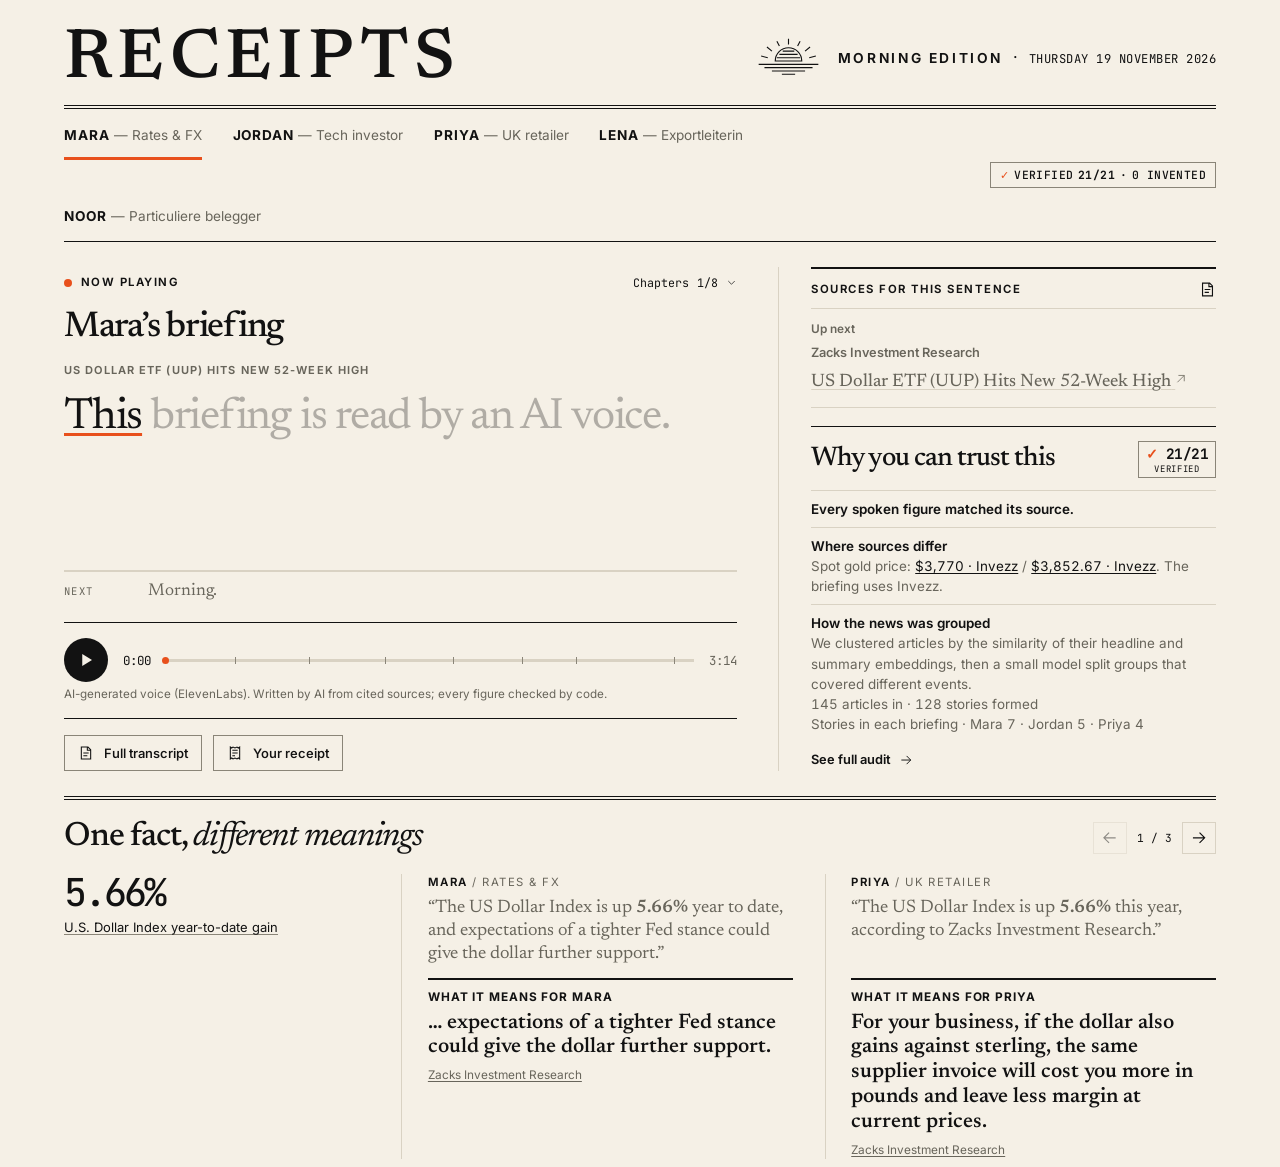
==== commit ac74bc2d: "Add live multilingual wildcard briefings and synchronized AI voice disclosures" ====
--- a/docs/index.html
+++ b/docs/index.html
@@ -69,6 +69,7 @@
               <input type="range" id="seek" min="0" max="100" value="0" step="0.01" aria-label="Seek through briefing">
             </div>
             <span class="clock" id="duration"></span>
+            <p class="voice-credit">AI-generated voice (ElevenLabs). Written by AI from cited sources; every figure checked by code.</p>
           </div>
           <div class="actions">
             <button id="transcript-btn" aria-haspopup="dialog"><svg class="icon"><use href="#ico-transcript"/></svg>Full transcript</button>
@@ -109,6 +110,7 @@
 
   <dialog id="transcript" class="drawer" aria-labelledby="transcript-title">
     <header class="dialog-head"><h2 id="transcript-title">Full transcript</h2><form method="dialog"><button>Close</button></form></header>
+    <div id="disclosure-line" class="line" hidden></div>
     <div id="rows"></div>
   </dialog>
   <dialog id="audit-dialog" class="drawer" aria-labelledby="audit-title">
--- a/docs/player.css
+++ b/docs/player.css
@@ -111,7 +111,7 @@
 .context > div + div { border-top: 1px solid var(--rule); }
 .context > div > span { font: .66rem var(--mono); color: var(--secondary); }
 .context p { color: var(--secondary); font: 400 1.07rem/1.32 var(--serif); }
-.transport { gap: 15px; margin-top: 12px; padding: 15px 0; border-block: 1px solid var(--ink); }
+.transport { flex-wrap: wrap; gap: 4px 15px; margin-top: 12px; padding: 15px 0; border-block: 1px solid var(--ink); }
 .play { flex: none; width: 44px; height: 44px; display: grid; place-items: center; border-radius: 50%; background: var(--ink); color: var(--paper); }
 .play .icon { fill: currentColor; stroke: none; width: 18px; height: 18px; }
 .clock { font: .78rem var(--mono); min-width: 4ch; }
@@ -139,6 +139,9 @@
 .headline { display: inline; font: 450 clamp(18px, 1.25vw, 24px)/1.17 var(--serif); text-decoration-color: var(--rule); }
 .headline .icon { width: .65em; height: .65em; vertical-align: .05em; }
 .empty-evidence { padding: 17px 0; color: var(--secondary); font: italic 1.18rem/1.3 var(--serif); }
+.preview { color: var(--secondary); }
+.up-next { padding-top: 12px; font: 600 .74rem/1.4 var(--ui); }
+.preview .source-item { display: block; padding-top: 6px; }
 .trust { margin-top: 18px; padding-top: 14px; border-top: 1px solid var(--ink); }
 .trust-head { display: flex; align-items: center; justify-content: space-between; gap: 10px; margin-bottom: 12px; }
 .trust h2 { font-size: clamp(27px, 1.9vw, 34px); }
@@ -165,8 +168,17 @@
 .angle { padding-left: clamp(20px, 2vw, 38px); border-left: 1px solid var(--rule); }
 .angle figcaption { margin-bottom: 6px; }
 .angle figcaption span { font-weight: 400; color: var(--secondary); }
-.angle blockquote { font: 400 clamp(18px, 1.3vw, 24px)/1.22 var(--serif); }
+.angle blockquote { font: 400 clamp(18px, 1.1vw, 21px)/1.28 var(--serif); color: var(--secondary); }
 .angle mark { background: transparent; color: inherit; font-weight: 600; }
+.angle-meaning { align-self: start; border-top: 2px solid var(--ink); margin-top: 12px; padding-top: 9px; }
+.angle-meaning h4 { margin: 0 0 6px; font: 700 .74rem/1.4 var(--ui); letter-spacing: .075em; text-transform: uppercase; }
+.angle-meaning p { font: 550 clamp(21px, 1.4vw, 26px)/1.18 var(--serif); }
+.meaning-sources { display: flex; flex-wrap: wrap; gap: 4px 12px; margin-top: 6px; color: var(--secondary); font-size: .74rem; }
+@media (min-width: 741px) {
+  .fact { row-gap: 0; }
+  .fact > div, .angle { grid-row: 1 / span 3; }
+  .angle { display: grid; grid-template-rows: subgrid; }
+}
 #foot { border-top: 1px solid var(--ink); padding: 15px 0 25px; display: flex; justify-content: space-between; align-items: baseline; gap: 12px; }
 #foot strong { font: 500 1.05rem/1.4 var(--serif); }
 #foot small { font: .68rem/1.6 var(--mono); color: var(--secondary); }
@@ -186,6 +198,13 @@
 .sources { margin-top: 6px; }
 .chip { display: block; font-size: .74rem; color: var(--secondary); }
 .chip .icon { width: 11px; height: 11px; margin-right: 4px; }
+.story-members { margin-top: 8px; color: var(--secondary); font-size: .8rem; line-height: 1.5; }
+.story-members summary { cursor: pointer; }
+.voice-credit { flex-basis: 100%; color: var(--secondary); font: .73rem/1.45 var(--ui); margin: 0; }
+.profiles:has(.profile:nth-child(4)) { flex-wrap: wrap; }
+.story-members ul { margin: 4px 0 8px; padding-left: 1.25em; }
+.story-members li { margin: 4px 0; overflow-wrap: anywhere; }
+.story-members time { font: .72rem var(--mono); }
 .panel-group { border-bottom: 1px solid var(--ink); }
 .panel-group summary { cursor: pointer; padding: 15px 0; font-weight: 600; }
 .panel-group summary span { font: .8rem var(--mono); margin-left: 6px; }
@@ -226,7 +245,7 @@
 }
 @media (max-width: 740px) {
   .page { width: calc(100% - 36px); }
-  body:has(#briefing:not([hidden])) { padding-bottom: calc(72px + env(safe-area-inset-bottom)); }
+  body:has(#briefing:not([hidden])) { padding-bottom: calc(112px + env(safe-area-inset-bottom)); }
   .masthead { padding: 22px 0 13px; gap: 8px; }
   .wordmark { font-size: clamp(38px, 10vw, 60px); letter-spacing: .04em; }
   .sunrise { display: none; }
